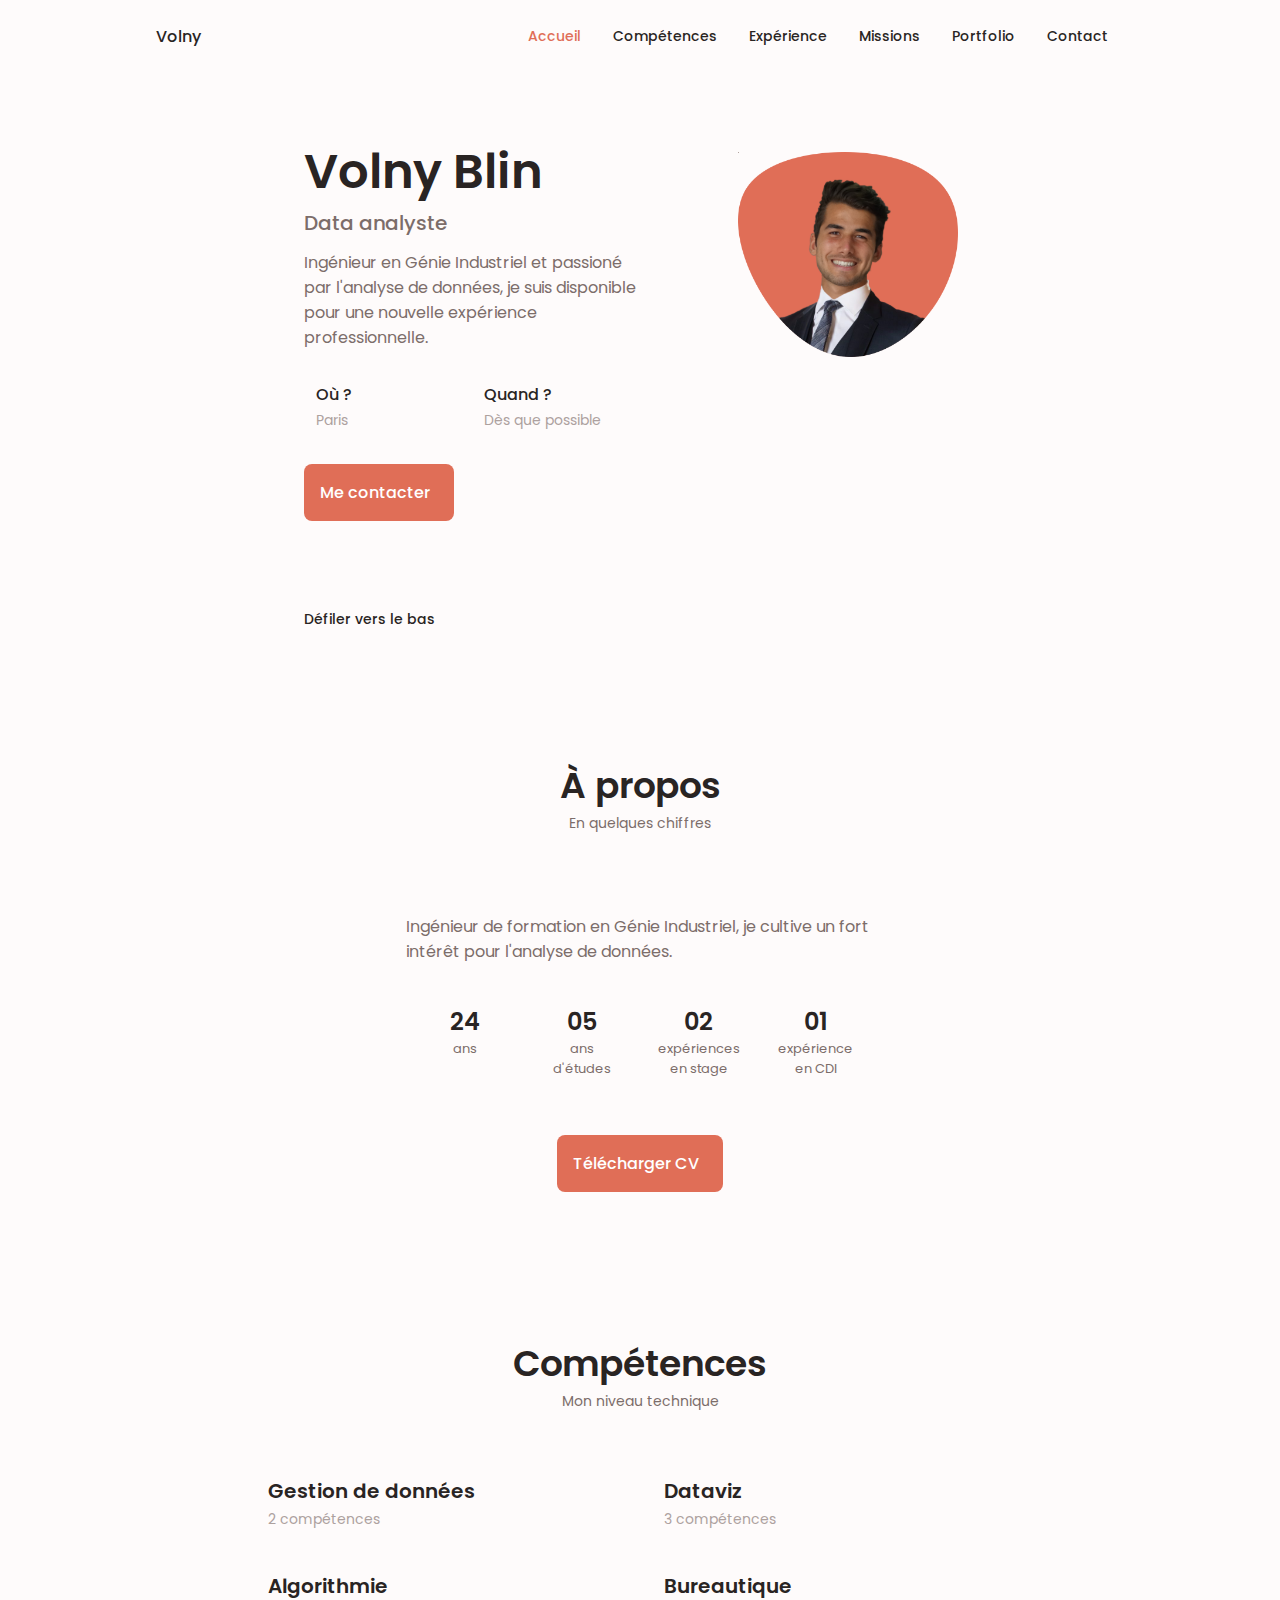
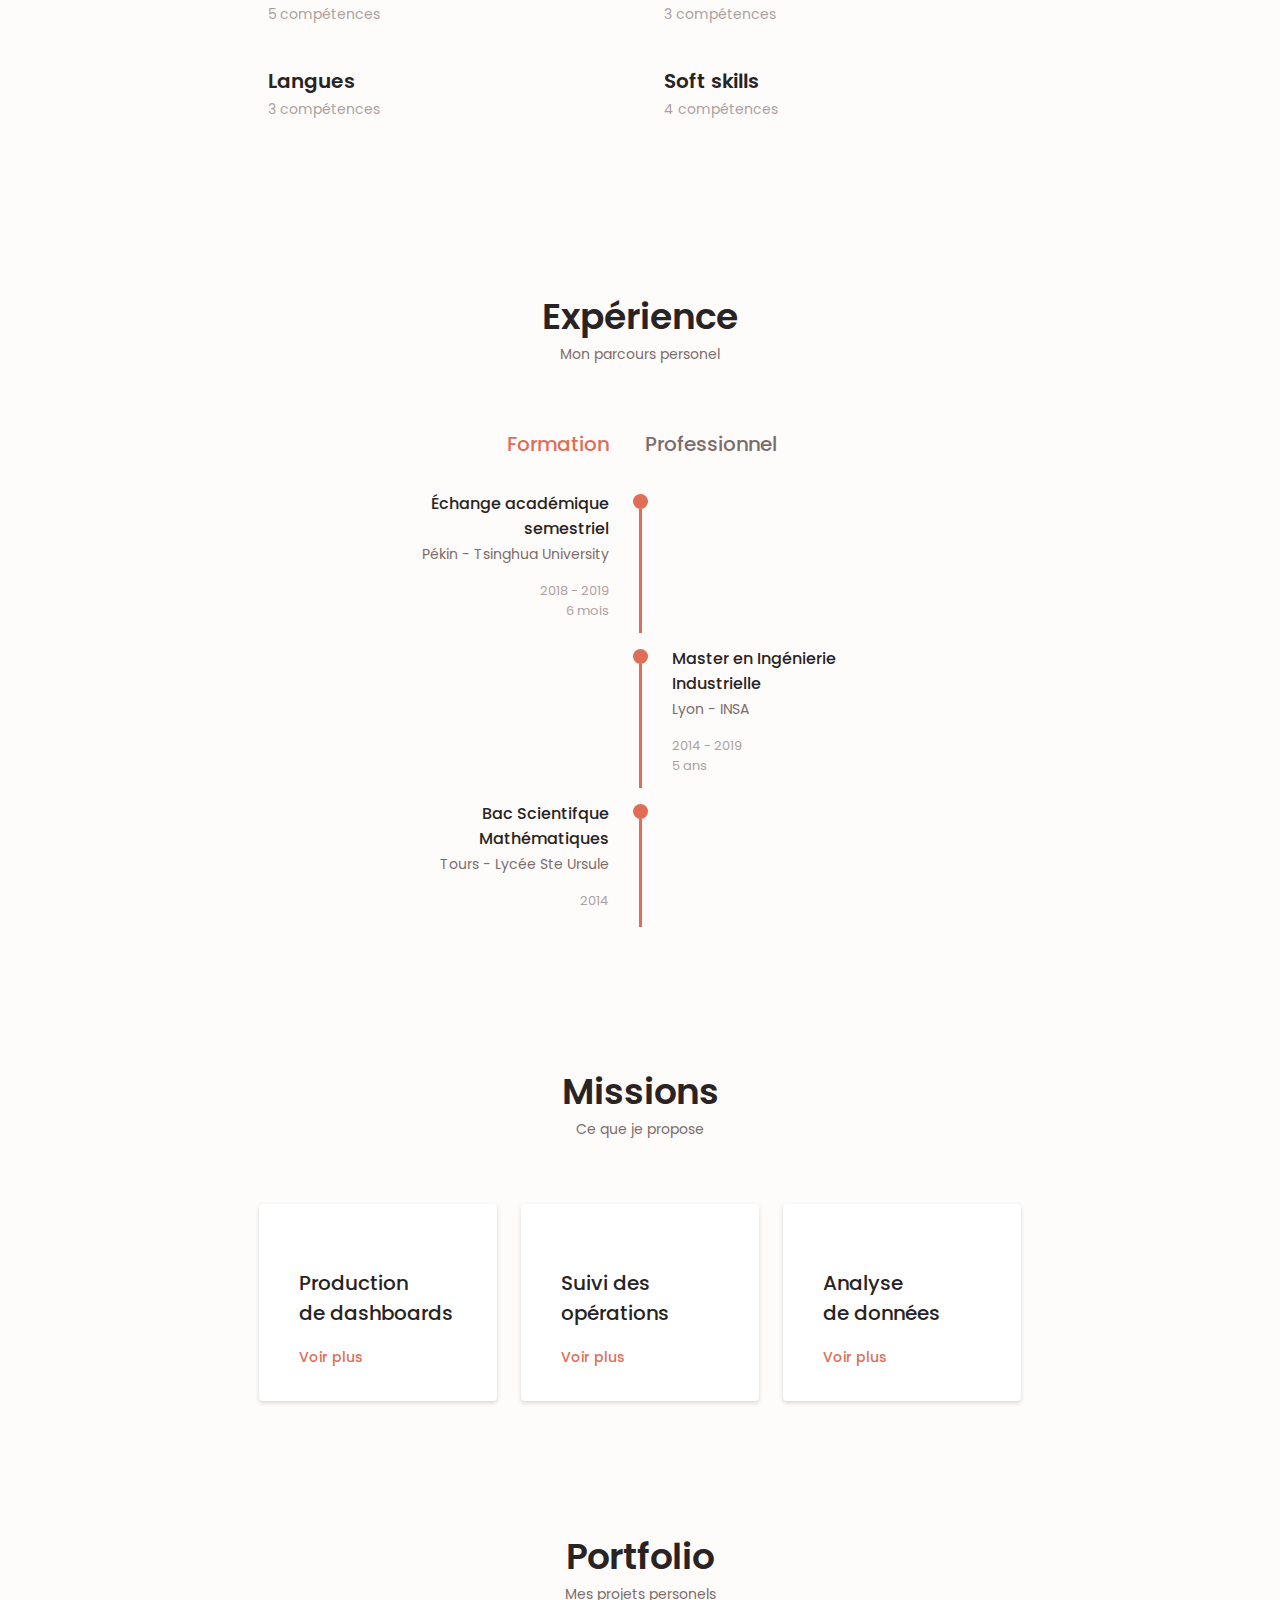
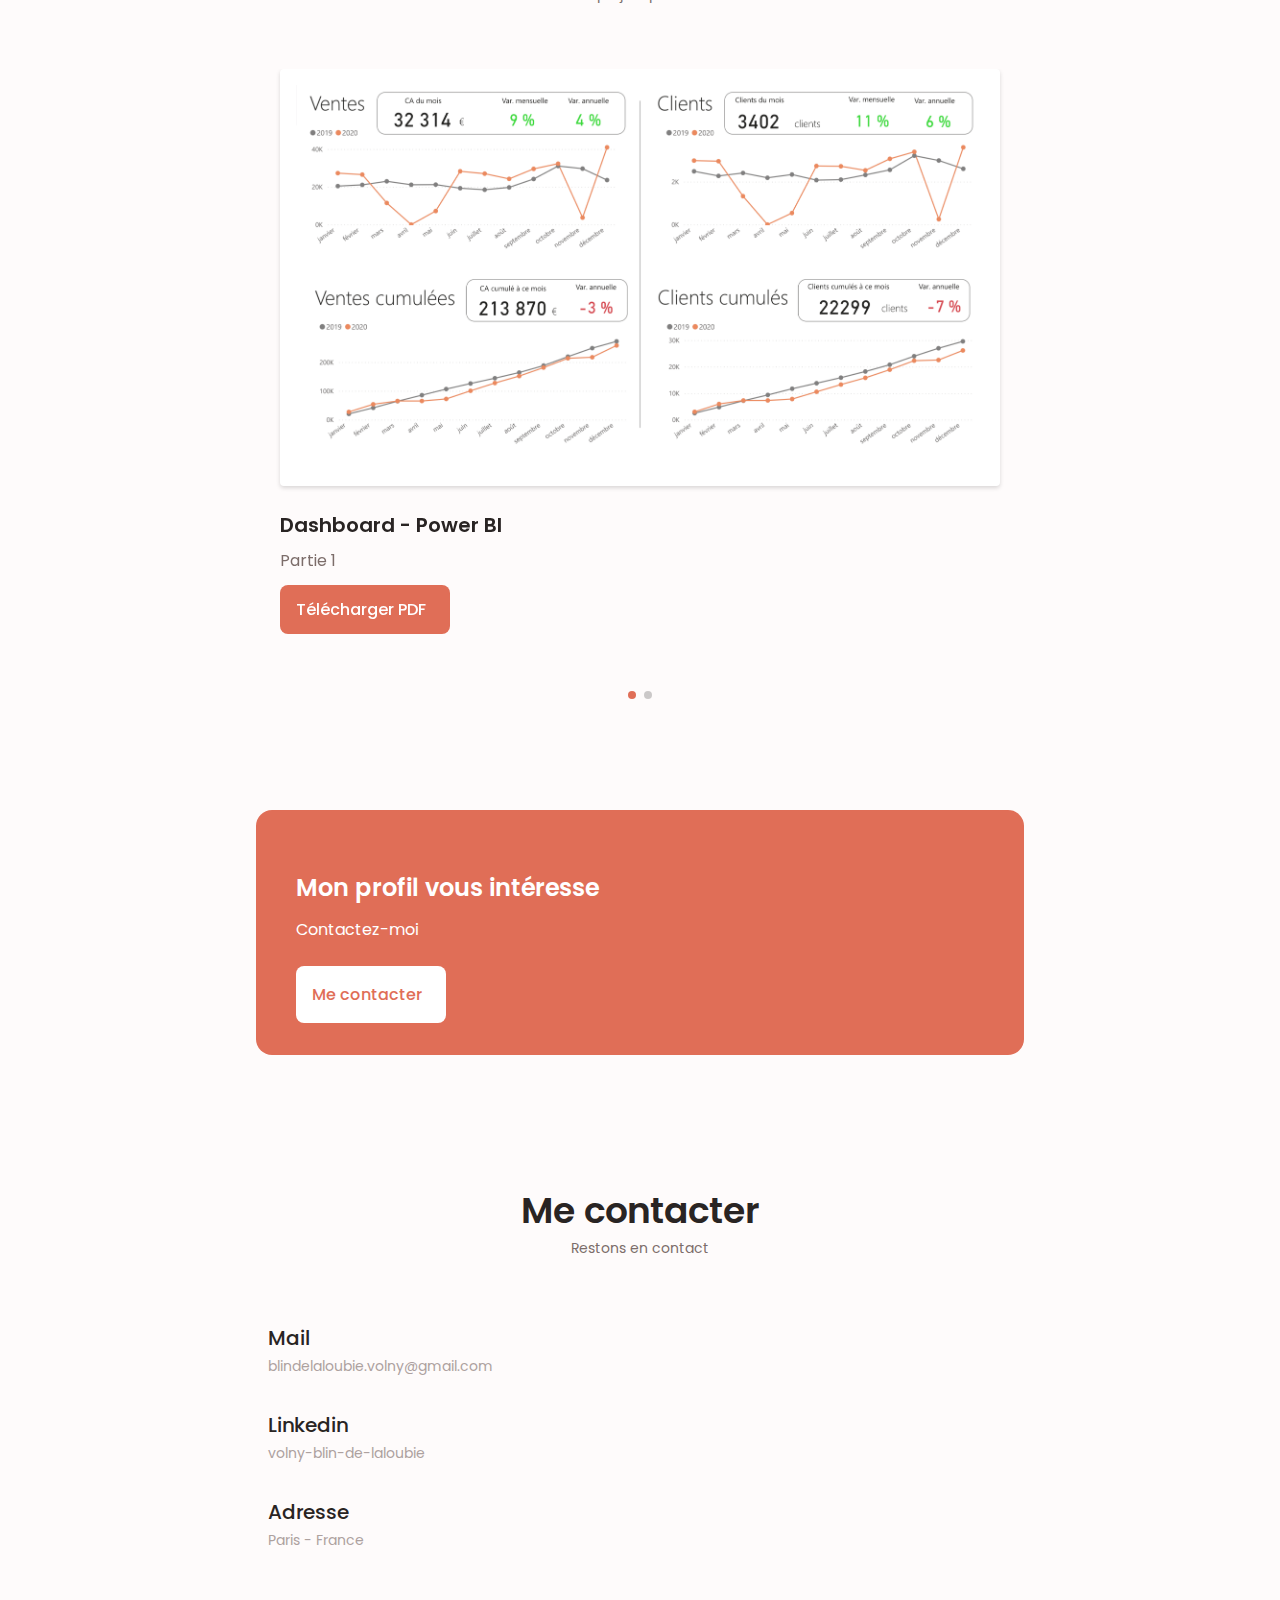
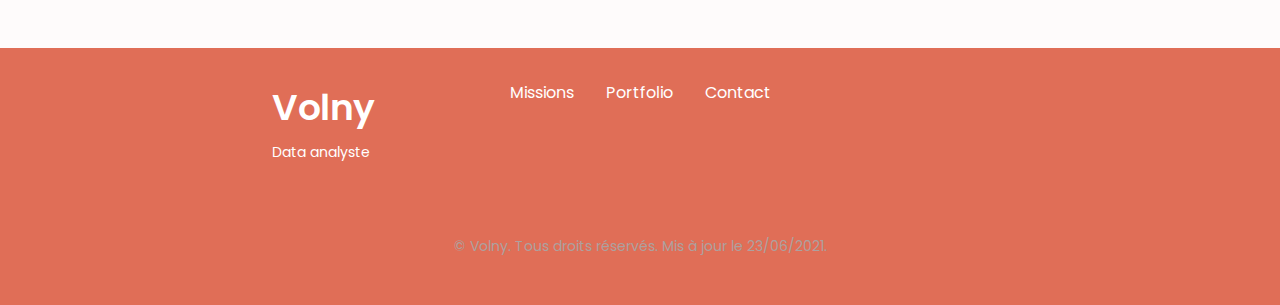
==== index.html @ 2622528b "Add files via upload" ====
<!DOCTYPE html>
    <html lang="en">
    <head>
        <!--==================== COMPATIBILITY ====================-->
        <meta charset="UTF-8">
        <meta name="viewport" content="width=device-width, initial-scale=1.0">
        <meta name="HandheldFriendly" content="true">
        <meta http-equiv="X-UA-Compatible" content="IE=edge,chrome=1">

        <!--==================== UNICONS ====================-->
        <link rel="stylesheet" href="https://unicons.iconscout.com/release/v4.0.0/css/line.css">

        <!--==================== SWIPER CSS ====================-->
        <link rel="stylesheet" href="assets/css/swiper-bundle.min.css">

        <!--==================== CSS ====================-->
        <link rel="stylesheet" href="assets/css/styles.css">

        <!--==================== SEO ====================-->
        <title>Portfolio Volny Blin de Laloubie</title>
        <meta name="description" content="Découvrez le CV et le Portfolio de Volny Blin de Laloubie."/>
        <link rel="canonical" href="https://volnyblin.github.io/portfolio/" />
        <link rel="shortcut icon" href="assets/img/logo.png" />
        <link rel="icon" href="assets/img/logo.png" />
        <link rel="apple-touch-icon" href="assets/img/logo.png" />

        <!-- Global site tag (gtag.js) - Google Analytics -->
        <script async src="https://www.googletagmanager.com/gtag/js?id=G-35003P7GJH"></script>
        <script>
          window.dataLayer = window.dataLayer || [];
          function gtag(){dataLayer.push(arguments);}
          gtag('js', new Date());

          gtag('config', 'G-35003P7GJH');
        </script>

    </head>
    <body>
        <!--==================== HEADER ====================-->
        <header class="header" id="header">
          <nav class="nav container">
            <a href="#" class="nav__logo">Volny</a>

            <div class="nav__menu" id="nav-menu">
              <ul class="nav__list grid">
                <li class="nav__item">
                  <a href="#home" class="nav__link active-link">
                    <i class="uil uil-estate nav__icon"></i> Accueil
                  </a>
                </li>
                <li class="nav__item">
                  <a href="#skills" class="nav__link">
                    <i class="uil uil-file-alt nav__icon"></i> Compétences
                  </a>
                </li>
                <li class="nav__item">
                  <a href="#experiences" class="nav__link">
                    <i class="uil uil-book-alt nav__icon"></i> Expérience
                  </a>
                </li>
                <li class="nav__item">
                  <a href="#services" class="nav__link">
                    <i class="uil uil-briefcase-alt nav__icon"></i> Missions
                  </a>
                </li>
                <li class="nav__item">
                  <a href="#portfolio" class="nav__link">
                    <i class="uil uil-scenery nav__icon"></i> Portfolio
                  </a>
                </li>
                <li class="nav__item">
                  <a href="#contact" class="nav__link">
                    <i class="uil uil-message nav__icon"></i> Contact
                  </a>
                </li>
              </ul>
              <i class="uil uil-times nav__close" id="nav-close"></i>
            </div>

            <div class="nav__btns">
              <!-- Theme change button -->
              <i class="uil uil-moon change-theme" id="theme-button"></i>

              <div class="nav__toggle" id="nav-toggle">
                <i class="uil uil-apps"></i>
              </div>
            </div>
          </nav>
        </header>

        <!--==================== MAIN ====================-->
        <main class="main">
            <!--==================== HOME ====================-->
            <section class="home section" id="home">
              <div class="home__container container grid">
                <div class="home__content grid">

                  <div class="home__social">
                    <a href="https://www.linkedin.com/in/volny-blin-de-laloubie/" target="_blank" class="home__social-icon">
                      <i class="uil uil-linkedin-alt"></i>
                    </a>
                    <a href="mailto:?to=blindelaloubie.volny@gmail.com" target="_blank" class="home__social-icon">
                      <i class="uil uil-envelope"></i>
                    </a>
                  </div>

                  <div class="home__img">
                    <img src="assets/img/profile.png" class="home__profile">
                  </div>

                  <div class="home__data">
                    <h1 class="home__title">Volny Blin</h1>
                    <h3 class="home__subtitle">Data analyste</h3>
                    <p class="home__description">Ingénieur en Génie Industriel et passioné par l'analyse de données,
                      je suis disponible pour une nouvelle expérience professionnelle.</p>

                    <div class="job__container">

                      <div class="job__information">
                        <i class="uil uil-map-marker job__icon"></i>
                        <div>
                          <h3 class="job__title">Où ?</h3>
                          <span class="job__subtitle">Paris</span>
                        </div>
                      </div>

                      <div class="job__information">
                        <i class="uil uil-clock job__icon"></i>
                        <div>
                          <h3 class="job__title">Quand ?</h3>
                          <span class="job__subtitle">Dès que possible</span>
                        </div>
                      </div>

                    </div>

                    <a href="#contact" class="button button--flex">
                      Me contacter <i class="uil uil-message button__icon"></i>
                    </a>
                  </div>
                </div>

                <div class="home__scroll">
                  <a href="#about" class="home__scroll-button button--flex">
                    <i class="uil uil-mouse-alt home__scroll-mouse"></i>
                    <span class="home__scroll-name">Défiler vers le bas</span>
                    <i class="uil uil-arrow-down home__scroll-arrow"></i>
                  </a>
                </div>

              </div>
            </section>

            <!--==================== ABOUT ====================-->
            <section class="about section" id="about">
                <h2 class="section__title">À propos</h2>
                <span class="section__subtitle">En quelques chiffres</span>

                <div class="about__container container grid">

                  <div class="about__data">
                    <p class="about__description">Ingénieur de formation en Génie Industriel, je cultive un fort intérêt pour l'analyse de données.</p>

                    <div class="about__info">
                      <div class="about__digit">
                        <span class="about__info-title">24</span>
                        <span class="about__info-name">ans</span>
                      </div>
                      <div class="about__digit">
                        <span class="about__info-title">05</span>
                        <span class="about__info-name">ans<br>d'études</span>
                      </div>
                      <div class="about__digit">
                        <span class="about__info-title">02</span>
                        <span class="about__info-name">expériences<br>en stage</span>
                      </div>
                      <div class="about__digit">
                        <span class="about__info-title">01</span>
                        <span class="about__info-name">expérience<br>en CDI</span>
                      </div>
                    </div>
                    <div class="about__buttons">
                      <a download ="" href="assets/pdf/Volny-CV.pdf" class="button button--flex" target="_blank">
                        Télécharger CV<i class="uil uil-download-alt button__icon"></i>
                      </a>
                    </div>
                  </div>
                </div>
            </section>

            <!--==================== SKILLS ====================-->
            <section class="skills section" id="skills">
              <h2 class="section__title">Compétences</h2>
              <span class="section__subtitle">Mon niveau technique</span>

              <div class="skills__container container grid">
                  <!--==================== SKILL 1 ====================-->
                  <div class="skills__content skills__close">
                    <div class="skills__header">
                      <i class="uil uil-database skills__icon"></i>

                      <div>
                        <h1 class="skills__title">Gestion de données</h1>
                        <span class="skills__subtitle">2 compétences</span>
                      </div>

                      <i class="uil uil-angle-down skills__arrow"></i>
                    </div>

                    <div class="skills__list grid">
                      <div class="skills__data">
                        <div class="skills__titles">
                          <h3 class="skills__name">Excel</h3>
                          <span class="skills__number">100%</span>
                        </div>
                        <div class="skills__bar">
                          <span class="skills__percentage skills__100"></span>
                        </div>
                      </div>

                      <div class="skills__data">
                        <div class="skills__titles">
                          <h3 class="skills__name">SQL</h3>
                          <span class="skills__number">70%</span>
                        </div>
                        <div class="skills__bar">
                          <span class="skills__percentage skills__70"></span>
                        </div>
                      </div>

                    </div>
                  </div>

                  <!--==================== SKILL 2 ====================-->
                  <div class="skills__content skills__close">
                    <div class="skills__header">
                      <i class="uil uil-chart-pie skills__icon"></i>

                      <div>
                        <h1 class="skills__title">Dataviz</h1>
                        <span class="skills__subtitle">3 compétences</span>
                      </div>

                      <i class="uil uil-angle-down skills__arrow"></i>
                    </div>

                    <div class="skills__list grid">
                      <div class="skills__data">
                        <div class="skills__titles">
                          <h3 class="skills__name">Power BI</h3>
                          <span class="skills__number">80%</span>
                        </div>
                        <div class="skills__bar">
                          <span class="skills__percentage skills__80"></span>
                        </div>
                      </div>

                      <div class="skills__data">
                        <div class="skills__titles">
                          <h3 class="skills__name">Tableau</h3>
                          <span class="skills__number">60%</span>
                        </div>
                        <div class="skills__bar">
                          <span class="skills__percentage skills__60"></span>
                        </div>
                      </div>

                      <div class="skills__data">
                        <div class="skills__titles">
                          <h3 class="skills__name">Metabase</h3>
                          <span class="skills__number">50%</span>
                        </div>
                        <div class="skills__bar">
                          <span class="skills__percentage skills__50"></span>
                        </div>
                      </div>

                    </div>
                  </div>

                  <!--==================== SKILL 3 ====================-->
                  <div class="skills__content skills__close">
                    <div class="skills__header">
                      <i class="uil uil-brackets-curly skills__icon"></i>

                      <div>
                        <h1 class="skills__title">Algorithmie</h1>
                        <span class="skills__subtitle">5 compétences</span>
                      </div>

                      <i class="uil uil-angle-down skills__arrow"></i>
                    </div>

                    <div class="skills__list grid">
                      <div class="skills__data">
                        <div class="skills__titles">
                          <h3 class="skills__name">VBA</h3>
                          <span class="skills__number">80%</span>
                        </div>
                        <div class="skills__bar">
                          <span class="skills__percentage skills__80"></span>
                        </div>
                      </div>

                      <div class="skills__data">
                        <div class="skills__titles">
                          <h3 class="skills__name">Java</h3>
                          <span class="skills__number">50%</span>
                        </div>
                        <div class="skills__bar">
                          <span class="skills__percentage skills__50"></span>
                        </div>
                      </div>

                      <div class="skills__data">
                        <div class="skills__titles">
                          <h3 class="skills__name">Python</h3>
                          <span class="skills__number">40%</span>
                        </div>
                        <div class="skills__bar">
                          <span class="skills__percentage skills__40"></span>
                        </div>
                      </div>

                      <div class="skills__data">
                        <div class="skills__titles">
                          <h3 class="skills__name">HTML</h3>
                          <span class="skills__number">70%</span>
                        </div>
                        <div class="skills__bar">
                          <span class="skills__percentage skills__70"></span>
                        </div>
                      </div>

                      <div class="skills__data">
                        <div class="skills__titles">
                          <h3 class="skills__name">CSS</h3>
                          <span class="skills__number">70%</span>
                        </div>
                        <div class="skills__bar">
                          <span class="skills__percentage skills__70"></span>
                        </div>
                      </div>
                    </div>
                  </div>

                  <!--==================== SKILL 4 ====================-->
                  <div class="skills__content skills__close">
                    <div class="skills__header">
                      <i class="uil uil-desktop skills__icon"></i>

                      <div>
                        <h1 class="skills__title">Bureautique</h1>
                        <span class="skills__subtitle">3 compétences</span>
                      </div>

                      <i class="uil uil-angle-down skills__arrow"></i>
                    </div>

                    <div class="skills__list grid">
                      <div class="skills__data">
                        <div class="skills__titles">
                          <h3 class="skills__name">Word</h3>
                          <span class="skills__number">100%</span>
                        </div>
                        <div class="skills__bar">
                          <span class="skills__percentage skills__100"></span>
                        </div>
                      </div>

                      <div class="skills__data">
                        <div class="skills__titles">
                          <h3 class="skills__name">Excel</h3>
                          <span class="skills__number">100%</span>
                        </div>
                        <div class="skills__bar">
                          <span class="skills__percentage skills__100"></span>
                        </div>
                      </div>

                      <div class="skills__data">
                        <div class="skills__titles">
                          <h3 class="skills__name">Power Point</h3>
                          <span class="skills__number">100%</span>
                        </div>
                        <div class="skills__bar">
                          <span class="skills__percentage skills__100"></span>
                        </div>
                      </div>
                    </div>
                  </div>

                  <!--==================== SKILL 5 ====================-->
                  <div class="skills__content skills__close">
                    <div class="skills__header">
                      <i class="uil uil-globe skills__icon"></i>

                      <div>
                        <h1 class="skills__title">Langues</h1>
                        <span class="skills__subtitle">3 compétences</span>
                      </div>

                      <i class="uil uil-angle-down skills__arrow"></i>
                    </div>

                    <div class="skills__list grid">
                      <div class="skills__data">
                        <div class="skills__titles">
                          <h3 class="skills__name">Français</h3>
                          <span class="skills__number">100%</span>
                        </div>
                        <div class="skills__bar">
                          <span class="skills__percentage skills__100"></span>
                        </div>
                      </div>

                      <div class="skills__data">
                        <div class="skills__titles">
                          <h3 class="skills__name">Anglais</h3>
                          <span class="skills__number">90%</span>
                        </div>
                        <div class="skills__bar">
                          <span class="skills__percentage skills__90"></span>
                        </div>
                      </div>

                      <div class="skills__data">
                        <div class="skills__titles">
                          <h3 class="skills__name">Espagnol</h3>
                          <span class="skills__number">50%</span>
                        </div>
                        <div class="skills__bar">
                          <span class="skills__percentage skills__50"></span>
                        </div>
                      </div>
                    </div>
                  </div>

                  <!--==================== SKILL 6 ====================-->
                  <div class="skills__content skills__close">
                    <div class="skills__header">
                      <i class="uil uil-users-alt skills__icon"></i>

                      <div>
                        <h1 class="skills__title">Soft skills</h1>
                        <span class="skills__subtitle">4 compétences</span>
                      </div>

                      <i class="uil uil-angle-down skills__arrow"></i>
                    </div>

                    <div class="skills__list grid">
                      <div class="skills__data">
                        <div class="skills__titles">
                          <h3 class="skills__name">Travail d’équipe</h3>
                          <span class="skills__number">100%</span>
                        </div>
                        <div class="skills__bar">
                          <span class="skills__percentage skills__100"></span>
                        </div>
                      </div>

                      <div class="skills__data">
                        <div class="skills__titles">
                          <h3 class="skills__name">Prise de décision</h3>
                          <span class="skills__number">90%</span>
                        </div>
                        <div class="skills__bar">
                          <span class="skills__percentage skills__90"></span>
                        </div>
                      </div>

                      <div class="skills__data">
                        <div class="skills__titles">
                          <h3 class="skills__name">Communication</h3>
                          <span class="skills__number">90%</span>
                        </div>
                        <div class="skills__bar">
                          <span class="skills__percentage skills__90"></span>
                        </div>
                      </div>
                      <div class="skills__data">
                        <div class="skills__titles">
                          <h3 class="skills__name">Adaptabilité</h3>
                          <span class="skills__number">100%</span>
                        </div>
                        <div class="skills__bar">
                          <span class="skills__percentage skills__100"></span>
                        </div>
                      </div>
                    </div>
                  </div>
              </div>
            </section>

            <!--==================== QUALIFICATION ====================-->
            <section class="qualification section" id="experiences">
              <h2 class="section__title">Expérience</h2>
              <span class="section__subtitle">Mon parcours personel</span>

              <div class="qualification__container container">
                <div class="qualification__tabs">
                  <div class="qualification__button button--flex qualification__active" data-target='#education'>
                    <i class="uil uil-graduation-cap qualification__icon"></i>
                    Formation
                  </div>

                  <div class="qualification__button button--flex" data-target='#work'>
                    <i class="uil uil-briefcase-alt qualification__icon"></i>
                    Professionnel
                  </div>
                </div>

                <div class="qualification__sections">
                  <!--==================== QUALIFICATION CONTENT 1 ====================-->
                  <div class="qualification__content qualification__active" data-content id="education">
                    <!--==================== QUALIFICATION 1 ====================-->
                    <div class="qualification__data">
                      <div class="qualification__odd">
                        <h3 class="qualification__title">Échange académique semestriel</h3>
                        <span class="qualification__subtitle">Pékin - Tsinghua University</span>
                        <div class="qualification__calendar">
                          <i class="uil uil-calendar-alt"></i>
                          2018 - 2019
                        </div>
                        <div class="qualification__calendar">
                          <i class="uil uil-stopwatch"></i>
                          6 mois
                        </div>
                          <button id="myBtn1" class="poparrow__button">
                            <i class="uil uil-search-plus button__icon"></i>
                          </button>
                      </div>

                      <div>
                        <span class="qualification__rounder"></span>
                        <span class="qualification__line"></span>
                      </div>

                      <div id="myModal1" class="popup">
                       <div class="modal-content">
                         <span id="close1" class="close">
                           <i class="uil uil-times"></i>
                         </span>
                         <h4 class="services__modal-title">Échange<br>académique semestriel</h4>
                         <ul class="services__modal-services grid">
                           <li class="services__modal-service">
                             <i class="uil uil-award services__modal-icon"></i>
                             <p>GPA : 3.5/4</p>
                           </li>
                           <li class="services__modal-service">
                             <i class="uil uil-check-circle services__modal-icon"></i>
                             <p>Prise de décision</p>
                           </li>
                           <li class="services__modal-service">
                             <i class="uil uil-check-circle services__modal-icon"></i>
                             <p>Développement de produit</p>
                           </li>
                           <li class="services__modal-service">
                             <i class="uil uil-check-circle services__modal-icon"></i>
                             <p>Logistique</p>
                           </li>
                           <li class="services__modal-service">
                             <i class="uil uil-check-circle services__modal-icon"></i>
                             <p>Ergonomie</p>
                           </li>
                           <li class="services__modal-service">
                             <i class="uil uil-check-circle services__modal-icon"></i>
                             <p>Qualité</p>
                           </li>
                         </ul>
                       </div>
                      </div>

                    </div>
                    <!--==================== QUALIFICATION 2 ====================-->
                    <div class="qualification__data">
                      <div></div>

                      <div>
                        <span class="qualification__rounder"></span>
                        <span class="qualification__line"></span>
                      </div>

                      <div class="qualification__pair">
                        <h3 class="qualification__title">Master en Ingénierie Industrielle</h3>
                        <span class="qualification__subtitle">Lyon - INSA</span>
                        <div class="qualification__calendar">
                          <i class="uil uil-calendar-alt"></i>
                          2014 - 2019
                        </div>
                        <div class="qualification__calendar">
                          <i class="uil uil-stopwatch"></i>
                          5 ans
                        </div>
                        <button id="myBtn2" class="poparrow__button">
                          <i class="uil uil-search-plus button__icon"></i>
                        </button>
                      </div>


                      <div id="myModal2" class="popup">
                       <div class="modal-content">
                         <span id="close2" class="close">
                           <i class="uil uil-times"></i>
                         </span>
                         <h4 class="services__modal-title">Master en<br>Ingénierie Industrielle</h4>
                         <ul class="services__modal-services grid">
                           <li class="services__modal-service">
                             <i class="uil uil-award services__modal-icon"></i>
                             <p>Diplôme avec félicitations du jury</p>
                           </li>
                           <li class="services__modal-service">
                             <i class="uil uil-check-circle services__modal-icon"></i>
                             <p>Analyse de données</p>
                           </li>
                           <li class="services__modal-service">
                             <i class="uil uil-check-circle services__modal-icon"></i>
                             <p>Algorithmie & Programmation</p>
                           </li>
                           <li class="services__modal-service">
                             <i class="uil uil-check-circle services__modal-icon"></i>
                             <p>Supply Chain</p>
                           </li>
                           <li class="services__modal-service">
                             <i class="uil uil-check-circle services__modal-icon"></i>
                             <p>Recherche Opérationnelle</p>
                           </li>
                           <li class="services__modal-service">
                             <i class="uil uil-check-circle services__modal-icon"></i>
                             <p>Gestion de Production</p>
                           </li>
                         </ul>
                       </div>
                      </div>

                    </div>
                    <!--==================== QUALIFICATION 3 ====================-->
                    <div class="qualification__data">
                      <div class="qualification__odd">
                        <h3 class="qualification__title">Bac Scientifque Mathématiques</h3>
                        <span class="qualification__subtitle">Tours - Lycée Ste Ursule</span>
                        <div class="qualification__calendar">
                          <i class="uil uil-calendar-alt"></i>
                          2014
                        </div>
                        <button id="myBtn3" class="poparrow__button">
                          <i class="uil uil-search-plus button__icon"></i>
                        </button>
                      </div>

                      <div>
                        <span class="qualification__rounder"></span>
                        <span class="qualification__line"></span>
                      </div>


                      <div id="myModal3" class="popup">
                       <div class="modal-content">
                         <span id="close3" class="close">
                           <i class="uil uil-times"></i>
                         </span>
                         <h4 class="services__modal-title">Bac Scientifque<br>Mathématiques</h4>
                         <ul class="services__modal-services grid">
                           <li class="services__modal-service">
                             <i class="uil uil-award services__modal-icon"></i>
                             <p>Diplôme avec Mention Très Bien</p>
                           </li>
                           <li class="services__modal-service">
                             <i class="uil uil-check-circle services__modal-icon"></i>
                             <p>Section européenne</p>
                           </li>
                         </ul>
                       </div>
                      </div>
                    </div>
                  </div>

                  <!--==================== QUALIFICATION CONTENT 2 ====================-->
                  <div class="qualification__content" data-content id="work">
                    <!--==================== QUALIFICATION 1 ====================-->
                    <div class="qualification__data">
                      <div class="qualification__odd">
                        <h3 class="qualification__title">Consultant Architecture SI & Data</h3>
                        <span class="qualification__subtitle">Wavestone - Paris</span>
                        <div class="qualification__calendar">
                          <i class="uil uil-calendar-alt"></i>
                          Févr 2021 - Avril 2021
                        </div>
                        <div class="qualification__calendar">
                          <i class="uil uil-stopwatch"></i>
                          3 mois
                        </div>
                        <button id="myBtn4" class="poparrow__button">
                          <i class="uil uil-search-plus button__icon"></i>
                        </button>
                      </div>

                      <div>
                        <span class="qualification__rounder"></span>
                        <span class="qualification__line"></span>
                      </div>

                      <div id="myModal4" class="popup">
                       <div class="modal-content">
                         <span id="close4" class="close">
                           <i class="uil uil-times"></i>
                         </span>
                         <h4 class="services__modal-title">Consultant<br>Architecture SI & Data</h4>
                         <ul class="services__modal-services grid">
                           <li class="services__modal-service">
                             <i class="uil uil-check-circle services__modal-icon"></i>
                             <p>Étude d'une solution de facturation (Logistique)</p>
                           </li>
                           <li class="services__modal-service">
                             <i class="uil uil-check-circle services__modal-icon"></i>
                             <p>Audit d'une solution SaaS IA de pricing (Logistique)</p>
                           </li>
                           <li class="services__modal-service">
                             <i class="uil uil-check-circle services__modal-icon"></i>
                             <p>Analyse de risques d'un projet de carve-out (Industrie pharmaceutique)</p>
                           </li>
                         </ul>
                       </div>
                      </div>
                    </div>

                    <!--==================== QUALIFICATION 2 ====================-->
                    <div class="qualification__data">
                      <div></div>

                      <div>
                        <span class="qualification__rounder"></span>
                        <span class="qualification__line"></span>
                      </div>

                      <div class="qualification__pair">
                        <h3 class="qualification__title">Assistant Analyste Supply Chain</h3>
                        <span class="qualification__subtitle">Berluti - Paris</span>
                        <div class="qualification__calendar">
                          <i class="uil uil-calendar-alt"></i>
                          Févr 2019 - Juill 2019
                        </div>
                        <div class="qualification__calendar">
                          <i class="uil uil-stopwatch"></i>
                          6 mois
                        </div>
                        <button id="myBtn5" class="poparrow__button">
                          <i class="uil uil-search-plus button__icon"></i>
                        </button>
                      </div>

                      <div id="myModal5" class="popup">
                       <div class="modal-content">
                         <span id="close5" class="close">
                           <i class="uil uil-times"></i>
                         </span>
                         <h4 class="services__modal-title">Assistant Analyste<br>Supply Chain</h4>
                         <ul class="services__modal-services grid">
                           <li class="services__modal-service">
                             <i class="uil uil-check-circle services__modal-icon"></i>
                             <p>Cadrage des besoins et refonte des tableaux de bord Supply Chain</p>
                           </li>
                           <li class="services__modal-service">
                             <i class="uil uil-check-circle services__modal-icon"></i>
                             <p>Développement et automatisation des KPI sous Power BI</p>
                           </li>
                           <li class="services__modal-service">
                             <i class="uil uil-check-circle services__modal-icon"></i>
                             <p>Développement d'un modèle statistique de calcul de stock objectif magasin</p>
                           </li>
                         </ul>
                       </div>
                      </div>
                    </div>

                    <!--==================== QUALIFICATION 3 ====================-->
                    <div class="qualification__data">
                      <div class="qualification__odd">
                        <h3 class="qualification__title">Assistant Analyste Lean</h3>
                        <span class="qualification__subtitle">Pau - Safran Helicopter Engines</span>
                        <div class="qualification__calendar">
                          <i class="uil uil-calendar-alt"></i>
                          Mai 2018 - Août 2018
                        </div>
                        <div class="qualification__calendar">
                          <i class="uil uil-stopwatch"></i>
                          4 mois
                        </div>
                        <button id="myBtn6" class="poparrow__button">
                          <i class="uil uil-search-plus button__icon"></i>
                        </button>
                      </div>

                      <div>
                        <span class="qualification__rounder"></span>
                        <span class="qualification__line"></span>
                      </div>

                      <div id="myModal6" class="popup">
                       <div class="modal-content">
                         <span id="close6" class="close">
                           <i class="uil uil-times"></i>
                         </span>
                         <h4 class="services__modal-title">Assistant<br>Analyste Lean</h4>
                         <ul class="services__modal-services grid">
                           <li class="services__modal-service">
                             <i class="uil uil-check-circle services__modal-icon"></i>
                             <p>Élaboration d'un diagnostic des performances d'un îlot robotisé</p>
                           </li>
                           <li class="services__modal-service">
                             <i class="uil uil-check-circle services__modal-icon"></i>
                             <p>Consolidation des données</p>
                           </li>
                           <li class="services__modal-service">
                             <i class="uil uil-check-circle services__modal-icon"></i>
                             <p>Pilotage du plan d'action - Rôle d'interfaceur entre les parties prenantes</p>
                           </li>
                           <li class="services__modal-service">
                             <i class="uil uil-check-circle services__modal-icon"></i>
                             <p>Analyse de nouvelles opportunités - Optimisation des programmes robots</p>
                           </li>
                         </ul>
                       </div>
                      </div>


                    </div>

                  </div>
                </div>



              </div>
            </section>

            <!--==================== SERVICES ====================-->
            <section class="services section" id="services">
              <h2 class="section__title">Missions</h2>
              <span class="section__subtitle">Ce que je propose</span>

              <div class="services__container container grid">
                <!--==================== SERVICES 1 ====================-->
                <div class="services__content">
                  <div>
                    <i class="uil uil-panel-add services__icon"></i>
                    <h3 class="services__title">Production<br>de dashboards</h3>
                  </div>

                  <span class="button button--flex button--small button--link services__button">
                    Voir plus
                    <i class="uil uil-arrow-right button__icon"></i>
                  </span>

                  <div class="services__modal">
                    <div class="services__modal-content">
                      <h4 class="services__modal-title">Production<br>de dashboards</h4>
                      <i class="uil uil-times services__modal-close"></i>

                      <ul class="services__modal-services grid">
                        <li class="services__modal-service">
                          <i class="uil uil-check-circle services__modal-icon"></i>
                          <p>Recueil des besoins</p>
                        </li>
                        <li class="services__modal-service">
                          <i class="uil uil-check-circle services__modal-icon"></i>
                          <p>Identification des KPI</p>
                        </li>
                        <li class="services__modal-service">
                          <i class="uil uil-check-circle services__modal-icon"></i>
                          <p>Automatisation des processus</p>
                        </li>
                        <li class="services__modal-service">
                          <i class="uil uil-check-circle services__modal-icon"></i>
                          <p>Développement des interfaces</p>
                        </li>
                        <li class="services__modal-service">
                          <i class="uil uil-check-circle services__modal-icon"></i>
                          <p>Optimisation des dashboards</p>
                        </li>
                      </ul>
                    </div>
                  </div>
                </div>
                <!--==================== SERVICES 2 ====================-->
                <div class="services__content">
                  <div>
                    <i class="uil uil-dashboard services__icon"></i>
                    <h3 class="services__title">Suivi des<br>opérations</h3>
                  </div>

                  <span class="button button--flex button--small button--link services__button">
                    Voir plus
                    <i class="uil uil-arrow-right button__icon"></i>
                  </span>

                  <div class="services__modal">
                    <div class="services__modal-content">
                      <h4 class="services__modal-title">Suivi des<br>opérations</h4>
                      <i class="uil uil-times services__modal-close"></i>

                      <ul class="services__modal-services grid">
                        <li class="services__modal-service">
                          <i class="uil uil-check-circle services__modal-icon"></i>
                          <p>Continuité opérationnelle</p>
                        </li>
                        <li class="services__modal-service">
                          <i class="uil uil-check-circle services__modal-icon"></i>
                          <p>Suivi de l'activité</p>
                        </li>
                        <li class="services__modal-service">
                          <i class="uil uil-check-circle services__modal-icon"></i>
                          <p>Monitoring de performance</p>
                        </li>
                        <li class="services__modal-service">
                          <i class="uil uil-check-circle services__modal-icon"></i>
                          <p>Optimisation des outils</p>
                        </li>
                      </ul>
                    </div>
                  </div>
                </div>
                <!--==================== SERVICES 3 ====================-->
                <div class="services__content">
                  <div>
                    <i class="uil uil-chart-line services__icon"></i>
                    <h3 class="services__title">Analyse<br>de données</h3>
                  </div>

                  <span class="button button--flex button--small button--link services__button">
                    Voir plus
                    <i class="uil uil-arrow-right button__icon"></i>
                  </span>

                  <div class="services__modal">
                    <div class="services__modal-content">
                      <h4 class="services__modal-title">Analyse<br>de données</h4>
                      <i class="uil uil-times services__modal-close"></i>

                      <ul class="services__modal-services grid">
                        <li class="services__modal-service">
                          <i class="uil uil-check-circle services__modal-icon"></i>
                          <p>Définition de KPI</p>
                        </li>
                        <li class="services__modal-service">
                          <i class="uil uil-check-circle services__modal-icon"></i>
                          <p>Étude statistique</p>
                        </li>
                        <li class="services__modal-service">
                          <i class="uil uil-check-circle services__modal-icon"></i>
                          <p>Identification de tendances et comportements</p>
                        </li>
                      </ul>
                    </div>
                  </div>
                </div>
              </div>
            </section>

            <!--==================== PORTFOLIO ====================-->
            <section class="portfolio section" id="portfolio">
              <h2 class="section__title">Portfolio</h2>
              <span class="section__subtitle">Mes projets personels</span>

              <div class="portfolio__container container swiper-container">
                <div class="swiper-wrapper">
                  <!--==================== PORTFOLIO 1 ====================-->
                  <div class="portfolio__content grid swiper-slide">
                    <img src="assets/img/portfolio1.png" alt="" class="portfolio__img port-light">
                    <img src="assets/img/portfolio1-dark.png" alt="" class="portfolio__img port-dark">

                    <div class="portfolio__data">
                      <h3 class="portfolio__title">Dashboard - Power BI</h3>
                      <p class="portfolio__description">Partie 1</p>
                      <a download="" href="assets/pdf/Dashboard-Power-BI.pdf" class="button button--flex button--small portfolio__button" target="_blank">
                        Télécharger PDF
                        <i class="uil uil-download-alt button__icon"></i>
                      </a>
                    </div>
                  </div>

                  <!--==================== PORTFOLIO 2 ====================-->
                  <div class="portfolio__content grid swiper-slide">
                    <img src="assets/img/portfolio2.png" alt="" class="portfolio__img port-light">
                    <img src="assets/img/portfolio2-dark.png" alt="" class="portfolio__img port-dark">

                    <div class="portfolio__data">
                      <h3 class="portfolio__title">Dashboard - Power BI</h3>
                      <p class="portfolio__description">Partie 2</p>
                      <a download="" href="assets/pdf/Dashboard-Power-BI.pdf" class="button button--flex button--small portfolio__button" target="_blank">
                        Télécharger PDF
                        <i class="uil uil-download-alt button__icon"></i>
                      </a>
                    </div>
                  </div>

                </div>

                <!--Add arrows-->
                <div class="swiper-button-next">
                  <i class="uil uil-angle-right-b swiper-portfolio-icon"></i>
                </div>
                <div class="swiper-button-prev">
                  <i class="uil uil-angle-left-b swiper-portfolio-icon"></i>
                </div>

                <!--Add pagination-->
                <div class="swiper-pagination"></div>

              </div>
            </section>

            <!--==================== PROJECT IN MIND ====================-->
            <section class="project section">
              <div class="project__bg">
                <div class="project__container container grid">
                  <div class="project__data">
                    <h2 class="project__title">Mon profil vous intéresse</h2>
                    <p class="project__description">Contactez-moi</p>
                    <a href="#contact" class="button button--flex button--white">
                      Me contacter
                      <i class="uil uil-message project__icon button__icon"></i>
                    </a>
                  </div>
                </div>
              </div>
            </section>

            <!--==================== CONTACT ME ====================-->
            <section class="contact section" id="contact">
              <h2 class="section__title">Me contacter</h2>
              <span class="section__subtitle">Restons en contact</span>

              <div class="contact__container container grid">
                <div>
                  <div class="contact__information">
                    <a href="mailto:?to=blindelaloubie.volny@gmail.com" target="_blank">
                      <i class="uil uil-envelope-check contact__icon"></i>
                    </a>
                    <div>
                      <h3 class="contact__title">Mail</h3>
                      <span class="contact__subtitle">blindelaloubie.volny@gmail.com</span>
                    </div>
                  </div>

                  <div class="contact__information">
                    <a href="https://www.linkedin.com/in/volny-blin-de-laloubie/" target="_blank">
                      <i class="uil uil-linkedin contact__icon"></i>
                    </a>
                    <div>
                      <h3 class="contact__title" href="dzd">Linkedin</h3>
                      <span class="contact__subtitle">volny-blin-de-laloubie</span>
                    </div>
                  </div>

                  <div class="contact__information">
                    <a href="https://www.google.fr/maps/place/Paris/" target="_blank">
                      <i class="uil uil-map-marker contact__icon"></i>
                    </a>
                    <div>
                      <h3 class="contact__title">Adresse</h3>
                      <span class="contact__subtitle">Paris - France</span>
                    </div>
                  </div>

                </div>

              </div>

            </section>
        </main>

        <!--==================== FOOTER ====================-->
        <footer class="footer">
          <div class="footer__bg">
            <div class="footer__container container grid">
              <div>
                <h1 class="footer__title">Volny</h1>
                <span class="footer__subtitle">Data analyste</span>
              </div>

              <ul class="footer__links">
                <li>
                  <a href="#services" class="footer__link">Missions</a>
                </li>
                <li>
                  <a href="#portfolio" class="footer__link">Portfolio</a>
                </li>
                <li>
                  <a href="#contact" class="footer__link">Contact</a>
                </li>
              </ul>

              <div class="footer__socials">
                <a href="https://www.linkedin.com/in/volny-blin-de-laloubie/" class="footer__social" target="_blank">
                  <i class="uil uil-linkedin"></i>
                </a>
                <a href="mailto:?to=blindelaloubie.volny@gmail.com" class="footer__social" target="_blank">
                  <i class="uil uil-envelope"></i>
                </a>
              </div>
            </div>

            <p class="footer__copy">&#169; Volny. Tous droits réservés. Mis à jour le 23/06/2021.</p>

          </div>

        </footer>

        <!--==================== SCROLL TOP ====================-->
        <a href="#" class="scrollup" id="scroll-up">
          <i class="uil uil-arrow-up scrollup__icon"></i>
        </a>

        <!--==================== SWIPER JS ====================-->
        <script src="assets/js/swiper-bundle.min.js"></script>

        <!--==================== MAIN JS ====================-->
        <script src="assets/js/main.js"></script>
    </body>
</html>
---- assets/css/styles.css ----
/*==================== GOOGLE FONTS ====================*/
@import url('https://fonts.googleapis.com/css2?family=Poppins:wght@400;500;600&display=swap');

/*==================== VARIABLES CSS ====================*/
:root {
    --header-height: 3rem;

    /*========== Colors ==========*/
    /* Change favorite color */
    --hue-color: 10; /*Purple 250 - Green 142 - Blue 230 - Pink 340*/

    /* HSL color mode */
    --first-color: hsl(var(--hue-color), 69%, 61%);
    --first-color-second: hsl(var(--hue-color), 69%, 61%);
    --first-color-alt: hsl(var(--hue-color), 57%, 53%);
    --first-color-lighter: hsl(var(--hue-color), 92%, 85%);
    --title-color: hsl(var(--hue-color), 8%, 15%);
    --text-color: hsl(var(--hue-color), 8%, 45%);
    --text-color-light: hsl(var(--hue-color), 8%, 65%);
    --input-color: hsl(var(--hue-color), 70%, 96%);
    --body-color: hsl(var(--hue-color), 60%, 99%);
    --container-color: #FFF;
    --scroll-bar-color: hsl(var(--hue-color), 12%, 90%);
    --scroll-thumb-color: hsl(var(--hue-color), 12%, 80%);

    /*========== Font and typography ==========*/
    --body-font: 'Poppins', sans-serif;

    /* .5rem = 8px, 1rem = 16px, 1.5rem = 24px ... */
    --big-font-size: 2rem;
    --h1-font-size: 1.5rem;
    --h2-font-size: 1.25rem;
    --h3-font-size: 1.125rem;
    --normal-font-size: .938rem;
    --small-font-size: .813rem;
    --smaller-font-size: .75rem;

    /*========== Font weight ==========*/
    --font-medium: 500;
    --font-semi-bold: 600;

    /*========== Margenes Bottom ==========*/
    /* .25rem = 4px, .5rem = 8px, .75rem = 12px ... */
    --mb-0-25: .25rem;
    --mb-0-5: .5rem;
    --mb-0-75: .75rem;
    --mb-1: 1rem;
    --mb-1-5: 1.5rem;
    --mb-2: 2rem;
    --mb-2-5: 2.5rem;
    --mb-3: 3rem;

    /*========== z index ==========*/
    --z-tooltip: 10;
    --z-fixed: 100;
    --z-modal: 1000;
}

/* Font size for large devices */
@media screen and (min-width: 968px) {
    :root {
        --big-font-size: 3rem;
        --h1-font-size: 2.25rem;
        --h2-font-size: 1.5rem;
        --h3-font-size: 1.25rem;
        --normal-font-size: 1rem;
        --small-font-size: .875rem;
        --smaller-font-size: .813rem;
    }
}

/*========== Variables Dark theme ==========*/
body.dark-theme{
  /* HSL color mode */
  --first-color-second: hsl(var(--hue-color), 30%, 8%);
  --title-color: hsl(var(--hue-color), 8%, 95%);
  --text-color: hsl(var(--hue-color), 8%, 75%);
  --input-color: hsl(var(--hue-color), 29%, 16%);
  --body-color: hsl(var(--hue-color), 28%, 12%);
  --container-color: hsl(var(--hue-color), 29%, 16%);
  --scroll-bar-color: hsl(var(--hue-color), 12%, 48%);
  --scroll-thumb-color: hsl(var(--hue-color), 12%, 36%);
}

/*========== Button Dark/Light ==========*/
.nav__btns{
  display: flex;
  align-items: center;
}

.change-theme{
  font-size: 1.25rem;
  color: var(--title-color);
  margin-right: var(--mb-1);
  cursor: pointer;
}

.change-theme:hover{
  color: var(--first-color);
}

/*==================== BASE ====================*/
*{
  box-sizing: border-box;
  padding: 0;
  margin: 0;
}

html{
  scroll-behavior: smooth;
}

body{
  margin: 0 0 var(--header-height) 0;
  font-family: var(--body-font);
  font-size: var(--normal-font-size);
  background-color: var(--body-color);
  color: var(--text-color);
}

h1,h2,h3,h4{
  color: var(--title-color);
  font-weight: var(--font-semi-bold);
}

ul{
  list-style: none;
}

a{
  text-decoration: none;
}

img{
  max-width: 100%;
  height: auto;
}

/*==================== REUSABLE CSS CLASSES ====================*/
.section{
  padding: 2rem 0 4rem;
}

.section__title{
  font-size: var(--h1-font-size);
}

.section__subtitle{
  display: block;
  font-size: var(--small-font-size);
  margin-bottom: var(--mb-3);
}

.section__title,
.section__subtitle{
  text-align: center;
}

/*==================== LAYOUT ====================*/
.container{
  max-width: 768px;
  margin-left: var(--mb-1-5);
  margin-right: var(--mb-1-5);
}

.grid{
  display: grid;
  gap: 1.5rem;
}

.header{
  width: 100%;
  position: fixed;
  bottom: 0;
  left: 0;
  z-index: var(--z-fixed);
  background-color: var(--body-color);
}

/*==================== NAV ====================*/
.nav{
  max-width: 968px;
  height: var(--header-height);
  display: flex;
  justify-content: space-between;
  align-items: center;
}

.nav__logo,
.nav__toggle{
  color: var(--title-color);
  font-weight: var(--font-medium);
}

.nav__logo:hover{
  color: var(--first-color);
}

.nav__toggle{
  font-size: 1.1rem;
  cursor: pointer;
}

.nav__toggle:hover{
  color: var(--first-color);
}

@media screen and (max-width: 767px){
  .nav__menu{
    position: fixed;
    bottom: -100%;
    left: 0;
    width: 100%;
    background-color: var(--body-color);
    padding: 2rem 1.5rem 4rem;
    box-shadow: 0 -1px 4px rgba(0,0,0,.15);
    border-radius: 1.5rem 1.5rem 0 0;
    transition: .3s;
  }
}

.nav__list{
  grid-template-columns: repeat(3, 1fr);
  gap: 2rem;
}

.nav__link{
  display: flex;
  flex-direction: column;
  align-items: center;
  font-size: var(--small-font-size);
  color: var(--title-color);
  font-weight: var(--font-medium);
}

.nav__link:hover{
  color: var(--first-color);
}

.nav__icon{
  font-size: 1.2rem;
}

.nav__close{
  position: absolute;
  right: 1.3rem;
  bottom: .5rem;
  font-size: 1.5rem;
  cursor: pointer;
  color: var(--first-color);
}

.nav__close:hover{
  color: var(--first-color-alt);
}
/* show menu */
.show-menu{
  bottom: 0;
}

/* Active link */
.active-link{
  color: var(--first-color);
}

/* Change background header */
.scroll-header{
  box-shadow: 0 -1px 4px rgba(0, 0, 0, .15);
}

/*==================== HOME ====================*/
.home__container{
  gap: 1rem;
}

.home__content{
  grid-template-columns: .5fr 3fr;
  padding-top: 1.5rem;
  align-items: center;
}

.home__social{
  display: grid;
  grid-template-columns: max-content;
  row-gap: 1rem;
}

.home__social-icon{
  font-size: 1.25rem;
  color: var(--first-color);
}

.home__social-icon:hover{
  color: var(--first-color-alt);
}
.home__img{
  margin-left: auto;
  margin-right: auto;
  margin-bottom: auto;
  margin-top: 1rem;
}

.home__blob{
  width: 200px;
  fill: var(--first-color);
}
.home__profile{
  width: 190px;
}

.home__blob-img{
  height: auto;
  width: 150px;
  x: 12%;
  y: 16%;
}


.home__data{
  grid-column: 1/3;
  margin-left: 1rem;
}

.home__title{
  font-size: var(--big-font-size);
}

.home__subtitle{
  font-size: var(--h3-font-size);
  color: var(--text-color);
  font-weight: var(--font-medium);
  margin-bottom: var(--mb-0-75);
}

.home__description{
  margin-bottom: var(--mb-2);
}

.home__scroll{
  display: none;
}

.home__scroll-button{
  color: var(--first-color);
  transition: .3s;
}

.home__scroll-button:hover{
  transform: translateY(.25rem);
}

.home__scroll-mouse{
  font-size: 2rem;
}

.home__scroll-name{
  font-size: var(--small-font-size);
  color: var(--title-color);
  font-weight: var(--font-medium);
  margin-right: var(--mb-0-25);
}

.home__scroll-arrow{
  font-size: 1.25rem;
}

      /*==================== JOB INFO  ====================*/
.job__container{
  grid-template-columns: 1fr 1fr;
  column-gap: 0rem;
  display: grid;
}

.job__information{
  display: flex;
  margin-bottom: var(--mb-2);
}

.job__icon{
  font-size: 1.5rem;
  color: var(--first-color);
  margin-right: var(--mb-0-75);
}

.job__title{
  font-size: var(--h4-font-size);
  font-weight: var(--font-medium);
}

.job__subtitle{
  font-size: var(--small-font-size);
  color: var(--text-color-light);
}

/*==================== BUTTONS ====================*/
.button{
  display: inline-block;
  background-color: var(--first-color);
  color: #FFF;
  padding: 1rem;
  border-radius: .5rem;
  font-weight: var(--font-medium);
}

.button:hover{
  background-color: var(--first-color-alt);
}

.button__icon{
  font-size: 1.25rem;
  margin-left: var(--mb-0-5);
  transition: .3s;
}

.button--flex{
  display: inline-flex;
  align-items: center;
}

.button--white{
  background-color: #FFF;
  color: var(--first-color);
}

.button--white:hover{
  background-color: #FFF;
}

.button--small{
  padding: .75rem 1rem;
}

.button--link{
  padding: 0;
  background-color: transparent;
  color: var(--first-color);
}

.button--link:hover{
  background-color: transparent;
  color: var(--first-color-alt);
}

/*==================== ABOUT ====================*/
.about__container{
  max-width: 500px;
  margin: auto;
  padding: var(--mb-1);
}

.about__description{
  text-align: center;
  margin-bottom: var(--mb-2-5);
}

.about__info{
  display: flex;
  justify-content: space-evenly;
  margin-bottom: var(--mb-2-5);
  flex-wrap: wrap;
}

.about__digit{
  flex: 0 0 50%;
  margin-bottom: 1rem;
}

.about__info-title{
  font-size: var(--h2-font-size);
  font-weight: var(--font-semi-bold);
  color: var(--title-color);
}

.about__info-name{
  font-size: var(--smaller-font-size);
}

.about__info-title,
.about__info-name{
  display: block;
  text-align: center;
}

.about__buttons{
  display: flex;
  justify-content: center;
}
/*==================== SKILLS ====================*/
.skills__container{
  row-gap: 0;
}

.skills__header{
  display: flex;
  align-items: center;
  margin-bottom: var(--mb-2-5);
  cursor: pointer;
}

.skills__icon,
.skills__arrow{
  font-size: 2rem;
  color: var(--first-color);
}

.skills__icon{
  margin-right: var(--mb-0-75);
}

.skills__title{
  font-size: var(--h3-font-size)
}

.skills__subtitle{
  font-size: var(--small-font-size);
  color: var(--text-color-light);
}

.skills__arrow{
  margin-left: auto;
  transition: .4s;
}

.skills__list{
  row-gap: 1.5rem;
  padding-left: 2.7rem;
}

.skills__titles{
  display: flex;
  justify-content: space-between;
  margin-bottom: var(--mb-0-5);
}

.skills__name{
  font-size: var(--normal-font-size);
  font-weight: var(--font-medium);
}

.skills__bar,
.skills__percentage{
  height: 5px;
  border-radius: .25rem;
}

.skills__bar{
  background-color: var(--first-color-lighter);
}

.skills__percentage{
  display: block;
  background-color: var(--first-color);
}

.skills__100{
  width: 100%;
}
.skills__90{
  width: 90%;
}
.skills__80{
  width: 80%;
}
.skills__70{
  width: 70%;
}
.skills__60{
  width: 60%;
}
.skills__50{
  width: 50%;
}
.skills__40{
  width: 40%;
}


.skills__close .skills__list{
  height: 0;
  overflow: hidden;
}

.skills__open .skills__list{
  height: max-content;
  margin-bottom: var(--mb-2-5);
}

.skills__open .skills__arrow{
  transform: rotate(-180deg);
}

/*==================== QUALIFICATION ====================*/

.qualification__container{
  max-width: 900px;
}
.qualification__tabs{
  display: flex;
  justify-content: space-evenly;
  margin-bottom: var(--mb-2);
}

.qualification__button{
  font-size: var(--h3-font-size);
  font-weight: var(--font-medium);
  cursor: pointer;
}

.qualification__button:hover{
  color: var(--first-color);
}

.qualification__icon{
  font-size: 1.8rem;
  margin-right: var(--mb-0-25);
}

.qualification__data{
  display: grid;
  grid-template-columns: 1fr max-content 1fr;
  column-gap: 1.5rem;
}

.qualification__odd{
  text-align: right;
}
.qualification__pair{
  text-align: left;
}
.qualification__seemore{
  cursor: pointer;
  font-size: var(--smaller-font-size);
}

.qualification__title{
  font-size: var(--normal-font-size);
  font-weight: var(--font-medium);
}

.qualification__subtitle{
  display: inline-block;
  font-size: var(--small-font-size);
  margin-bottom: var(--mb-1);
}

.qualification__calendar{
  font-size: var(--smaller-font-size);
  color: var(--text-color-light);
}

.qualification__rounder{
  display: inline-block;
  width: 15px;
  height: 15px;
  background-color: var(--first-color);
  border-radius: 50%;
}

.qualification__line{
  display: block;
  width: 3px;
  height: 80%;
  background-color: var(--first-color);
  transform: translate(6px,-7px);
}

.qualification [data-content]{
  display: none;
}

.qualification__active[data-content]{
  display: block;
}

.qualification__button.qualification__active{
  color: var(--first-color);
}


      /*==================== QUAL - MODAL ====================*/
      /* The Modal (background) */
     .popup {
       display: none; /* Hidden by default */
       position: fixed; /* Stay in place */
       z-index: var(--z-modal); /* Sit on top */
       top: 0;
       left: 0;
       right: 0;
       bottom: 0;
       width: 100%; /* Full width */
       height: 100%; /* Full height */
       background-color: rgba(0,0,0,0.5); /* Black w/ opacity */
       padding: 0 1rem;
       align-items: center;
       justify-content: center;
     }

     /* Modal Content/Box */
     .modal-content {
       position: relative;
       background-color: var(--container-color);
       padding: 1.5rem;
       border-radius: .5rem;
       width: initial;
     }

     /* The Close Button */
     .close {
       color: var(--first-color);
       float: right;
       font-size: 1.5rem;
       font-weight: bold;
       cursor: pointer;
       position: absolute;
       top: 1rem;
       right: 1rem;
     }


     .close:hover,
     .close:focus {
       color: black;
       text-decoration: none;
       cursor: pointer;
     }

     button{
       background-color: transparent;
       border: none;
       color: var(--first-color);
       text-align: center;
       text-decoration: none;
       display: inline-block;
       cursor: pointer;
       font-size: var(--small-font-size);
       transition: .3s;
     }

     .poparrow__button:hover{
       transform: translateX(.25rem);
       transition: .3s;
     }


/*==================== SERVICES ====================*/
.services__container{
  gap: 1.5rem;
  grid-template-columns: repeat(2, 1fr);
}

.services__content{
  position: relative;
  background-color: var(--container-color);
  padding: 1.25rem .5rem 1.25rem 1.5rem;
  border-radius: .25rem;
  box-shadow: 0 2px 4px rgba(0, 0, 0, .15);
  transition: .3s;
}

.services__content:hover{
  box-shadow: 0 4px 8px rgba(0, 0, 0, .15);
}

.services__icon{
  display: block;
  font-size: 1.5rem;
  color: var(--first-color);
  margin-bottom: var(--mb-1);
}

.services__title{
  font-size: var(--h3-font-size);
  margin-bottom: var(--mb-1);
  font-weight: var(--font-medium);
}

.services__button{
  cursor: pointer;
  font-size: var(--small-font-size);
}

.services__button:hover .button__icon{
  transform: translateX(.25rem);
}

.services__modal{
  position: fixed;
  top: 0;
  left: 0;
  right: 0;
  bottom: 0;
  background-color: rgba(0, 0, 0, .5);
  display: flex;
  align-items: center;
  justify-content: center;
  padding: 0 1rem;
  z-index: var(--z-modal);
  opacity: 0;
  visibility: hidden;
  transition: .3s;
}

.services__modal-content{
  position: relative;
  background-color: var(--container-color);
  padding: 1.5rem;
  border-radius: .5rem;
}

.services__modal-services{
  row-gap: 1rem;
}

.services__modal-service{
  display: flex;
}

.services__modal-title{
  font-size: var(--h3-font-size);
  font-weight: var(--font-medium);
  margin-bottom: var(--mb-1-5);
}

.services__modal-close{
  position: absolute;
  top: 1rem;
  right: 1rem;
  font-size: 1.5rem;
  color: var(--first-color);
  cursor: pointer;
}

.services__modal-icon{
  color: var(--first-color);
  margin-right: var(--mb-0-25);
}
/* Active Modal */
.active-modal{
  opacity: 1;
  visibility: visible;
}

/*==================== PORTFOLIO ====================*/
.portfolio__container{
  overflow: initial;
}

.portfolio__content{
  padding: 0 1.5rem;
}

.portfolio__img:hover{
  box-shadow: 0 4px 8px rgba(0, 0, 0, 10);
}

.portfolio__img{
  width: 300px;
  border-radius: .5rem;
  justify-self: center;
  background-color: white;
  box-shadow: 0 2px 4px rgba(0, 0, 0, .15);
}



.portfolio__title{
  font-size: var(--h3-font-size);
  margin-bottom: var(--mb-0-5);
}

.portfolio__description{
  margin-bottom: var(--mb-0-75);
}

.portfolio__button:hover .button__icon{
  transform: translateX(.25rem);
}

.swiper-button-prev::after,
.swiper-button-next::after{
  content: '';
}

.swiper-portfolio-icon{
  font-size: 2rem;
  color: var(--first-color);
}

.swiper-button-prev{
  left: -.5rem;
}

.swiper-button-next{
  right: -.5rem;
}

.swiper-container-horizontal > .swiper-pagination-bullets{
  bottom: -2.5rem;
}

.swiper-pagination-bullet-active{
  background-color: var(--first-color);
}

.swiper-button-prev,
.swiper-button-next,
.swiper-pagination-bullet{
  outline: none;
}

/*Change theme of img*/

.port-dark{
  display: none;
}








/*==================== PROJECT IN MIND ====================*/
.project{
  text-align: center;
}

.project__bg{
  background-color: var(--first-color-second);
  padding-top: 3rem;
}

.project__data{
  margin-bottom: 2rem;
}

.project__title{
  font-size: var(--h2-font-size);
  margin-bottom: var(--mb-0-75);
}

.project__description{
  margin-bottom: var(--mb-1-5);
}

.project__title,
.project__description{
  color: #FFF;
}

.project__img{
  width: 200px;
  justify-self: center;
}

/*==================== CONTACT ME ====================*/
.contact__container{
  row-gap: 3rem;
}

.contact__information{
  display: flex;
  margin-bottom: var(--mb-2);
}

.contact__icon{
  font-size: 2rem;
  color: var(--first-color);
  margin-right: var(--mb-0-75);
}

.contact__title{
  font-size: var(--h3-font-size);
  font-weight: var(--font-medium);
}

.contact__subtitle{
  font-size: var(--small-font-size);
  color: var(--text-color-light);
}
/*==================== FOOTER ====================*/
.footer{
  padding-top: 2rem;
}

.footer__container{
  row-gap: 3.5rem;
  }

.footer__bg{
  background-color: var(--first-color-second);
  padding: 2rem 0 3rem;
}

.footer__title{
  font-size: var(--h1-font-size);
  margin-bottom: var(--mb-0-25);
}

.footer__subtitle{
  font-size: var(--small-font-size);
}

.footer__links{
  display: flex;
  flex-direction: column;
  row-gap: 1.5rem;
}

.footer__link:hover{
  color: var(--first-color-lighter);
}

.footer__social{
  font-size: 1.25rem;
  margin-right: var(--mb-1-5);
}

.footer__social:hover{
  color:var(--first-color-lighter);
}

.footer__copy{
  font-size: var(--small-font-size);
  text-align: center;
  color: var(--text-color-light);
  margin-top: var(--mb-3);
}

.footer__title,
.footer__subtitle,
.footer__link,
.footer__social{
  color: #FFF;
}
/*========== SCROLL UP ==========*/
.scrollup{
  position: fixed;
  right: 1rem;
  bottom: -20%;
  background-color: var(--first-color);
  opacity: .8;
  padding: 0 .3rem;
  border-radius: .4rem;
  z-index: var(--z-tooltip);
  transition: .4s;
}

.srollup:hover{
  background-color: var(--first-color-alt);
}

.scrollup__icon{
  font-size: 1.5rem;
  color: #FFF;
}

/* Show scroll */
.show-scroll{
  bottom: 5rem;
}

/*========== SCROLL BAR ==========*/
::-webkit-scrollbar{
  width: .60rem;
  background-color: var(--scroll-bar-color);
  border-radius: .5rem;
}

::-webkit-scrollbar-thumb{
  background-color: var(--scroll-thumb-color);
  border-radius: .5rem;
}

::-webkit-scrollbar-thumb:hover{
  background-color: var(--text-color-light);
}

/*==================== MEDIA QUERIES ====================*/
/* For small devices */
@media screen and (max-width: 350px){
  .container{
    margin-left: var(--mb-1);
    margin-right: var(--mb-1);
  }

  .nav__menu{
    padding: 2rem .25rem 4rem;
  }
  .nav__list{
    column-gap: 0;
  }
  .home__content{
    grid-template-columns: .25fr 3fr;
  }
  .home__blob{
    width: 200px;
  }
  .home__profile{
    width: 150px;
  }

  .skills__title{
    font-size: var(--normal-font-size);
  }
  .qualification__data{
    gap: .5rem;
  }
  .popup{
    padding: 0 .5rem;
  }

  .services__container{
    grid-template-columns: max-content;
    justify-content: center;
  }
  .services__content{
    padding-right: 3.5rem;
  }
  .services__modal{
    padding: 0 .5rem;
  }

  .project__img{
    width: 200px;
  }
}

/* For medium devices */
@media screen and (min-width: 560px){
  .home__content{
    grid-template-columns: max-content 1fr 1fr;
  }
  .home__data{
    grid-column: initial;
  }
  .home__img{
    order: 1;
    justify-self: center;
  }
  .home__profile{
    width: 220px;
  }

  .skills__container,
  .portfolio_container,
  .project__container,
  .contact__container,
  .footer__container{
    grid-template-columns: repeat(2, 1fr);
  }

  .qualification__sections{
    display: grid;
    grid-template-columns: .6fr;
    justify-content: center;
  }

  .about__digit{
    flex: 0 0 25%;
  }
  .portfolio__img{
    width: 500px;
  }
}

@media screen and (min-width:768px) {
  .container{
    margin-left: auto;
    margin-right: auto;
  }

  body{
    margin: 0;
  }
  .section{
    padding: 6rem 0 2rem;
  }
  .section__subtitle{
    margin-bottom: 4rem;
  }
  .header{
    top: 0;
    bottom: initial;
  }
  .header,
  .main,
  .footer__container{
    padding: 0 1rem;
  }

  .nav{
    height: calc(var(--header-height) + 1.5rem);
    column-gap: 1rem;
  }
  .nav__icon,
  .nav__close,
  .nav__toggle{
    display: none;
  }
  .nav__list{
    display: flex;
    column-gap: 2rem;
  }
  .nav__menu{
    margin-left: auto;
  }
  .change-theme{
    margin: 0;
  }

  .home__container{
    row-gap: 5rem;
  }
  .home__content{
    padding-top: 2.5rem;
    column-gap: 2rem;
  }
  .home__blob{
    width: 270px;
  }
  .home__scroll{
    display: block;
  }
  .home__scroll-button{
    margin-left: 3rem;
  }

  .about__container{
    column-gap: 5rem;
  }
  .about__img{
    width: 380px;
  }
  .about__description{
    text-align: initial;
  }
  .about__info{
    justify-content: space-between;
  }
  .about__buttons{
    justify-content: center;
  }

  .qualification__tabs{
    justify-content: center;
  }
  .qualification__button{
    margin: 0 var(--mb-1);
  }
  .qualification__sections{
    grid-template-columns: .5fr;
  }
  .modal-content {
    width: 450px;
  }

  .services__container{
    grid-template-columns: repeat(3, 218px);
    justify-content: center;
  }
  .services__icon{
    font-size: 2rem;
  }
  .services__content{
    padding: 3rem 0 2rem 2.5rem;
  }
  .services__modal-content{
    width: 450px;
  }

  .portfolio__img{
    width: 600px;
  }
  .portfolio__content{
    align-items: center;
  }

  .project{
    text-align: initial;
  }
  .project__bg{
    background: none;
  }
  .project__container{
    background-color: var(--first-color-second);
    border-radius: 1rem;
    padding: 3rem 2.5rem 0;
    grid-template-columns: 1fr max-content;
    column-gap: 3rem;
  }
  .project__data{
    padding-top: .8rem;
    margin-bottom: 2rem;
  }

  .footer__container{
    grid-template-columns: repeat(3,1fr);
  }
  .footer__bg{
    padding: 2rem 0 3rem;
  }
  .footer__links{
    flex-direction: row;
    column-gap: 2rem;
  }
  .footer__socials{
    justify-self: flex-end;
  }
  .footer__copy{
    margin-top: 4.5rem;
  }
}
/* For large devices */
@media screen and (min-width: 1024px){
  .header,
  .main,
  .footer__conatiner{
    padding: 0;
  }

  .home__blob{
    width: 320px;
  }
  .home__social{
    transform: translateX(-6rem);
  }

  .services__container{
    grid-template-columns: repeat(3, 238px);
  }

  .portfolio__content{
    column-gap: 5rem;
  }
  .swiper-portfolio-icon{
    font-size: 3.5rem;
  }
  .swiper-button-prev{
    left: -3.5rem;
  }
  .swiper-button-next{
    right: -3.5rem;
  }
  .swiper-container-horizontal > .swiper-pagination-bullets{
    bottom: -4.5rem;
  }
  .portfolio__img{
    width: 800px;
    padding: 1rem;
    border-radius: .25rem;
    box-shadow: 0 2px 4px rgba(0, 0, 0, .15);
  }
}
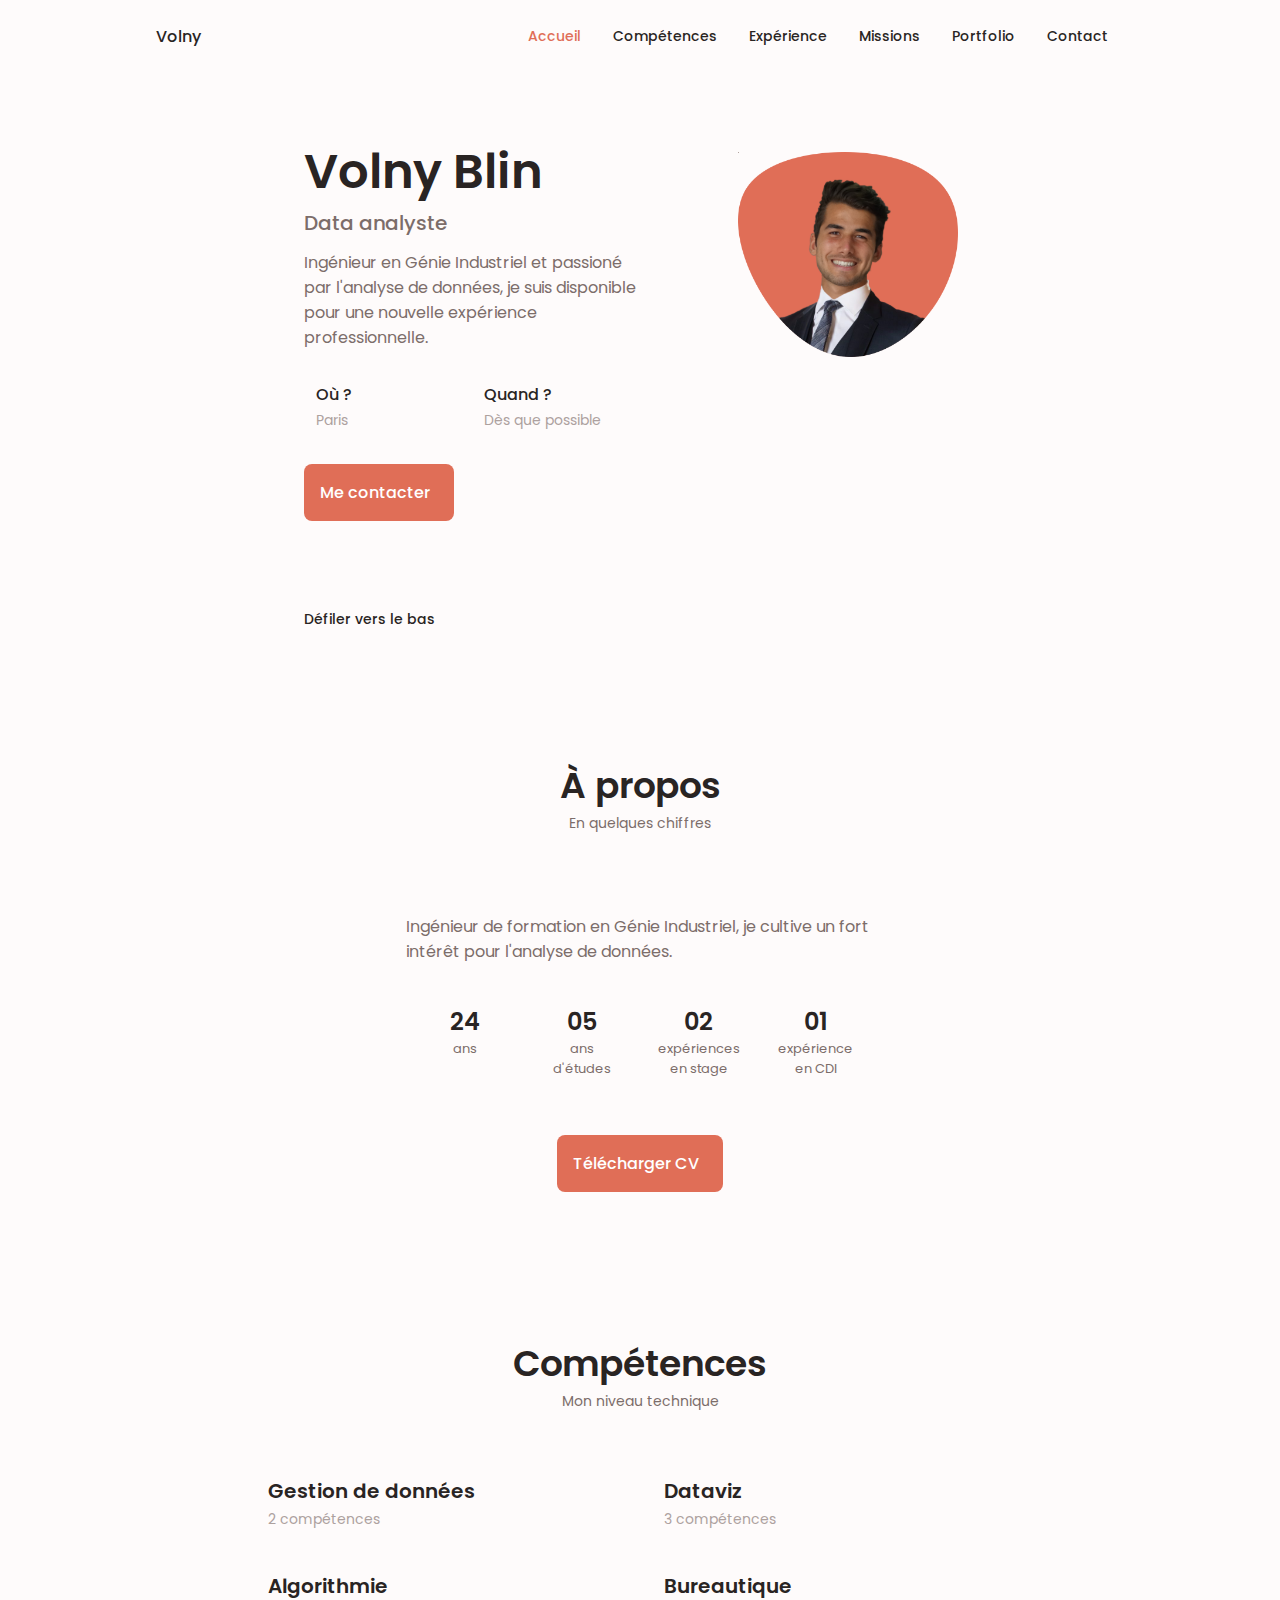
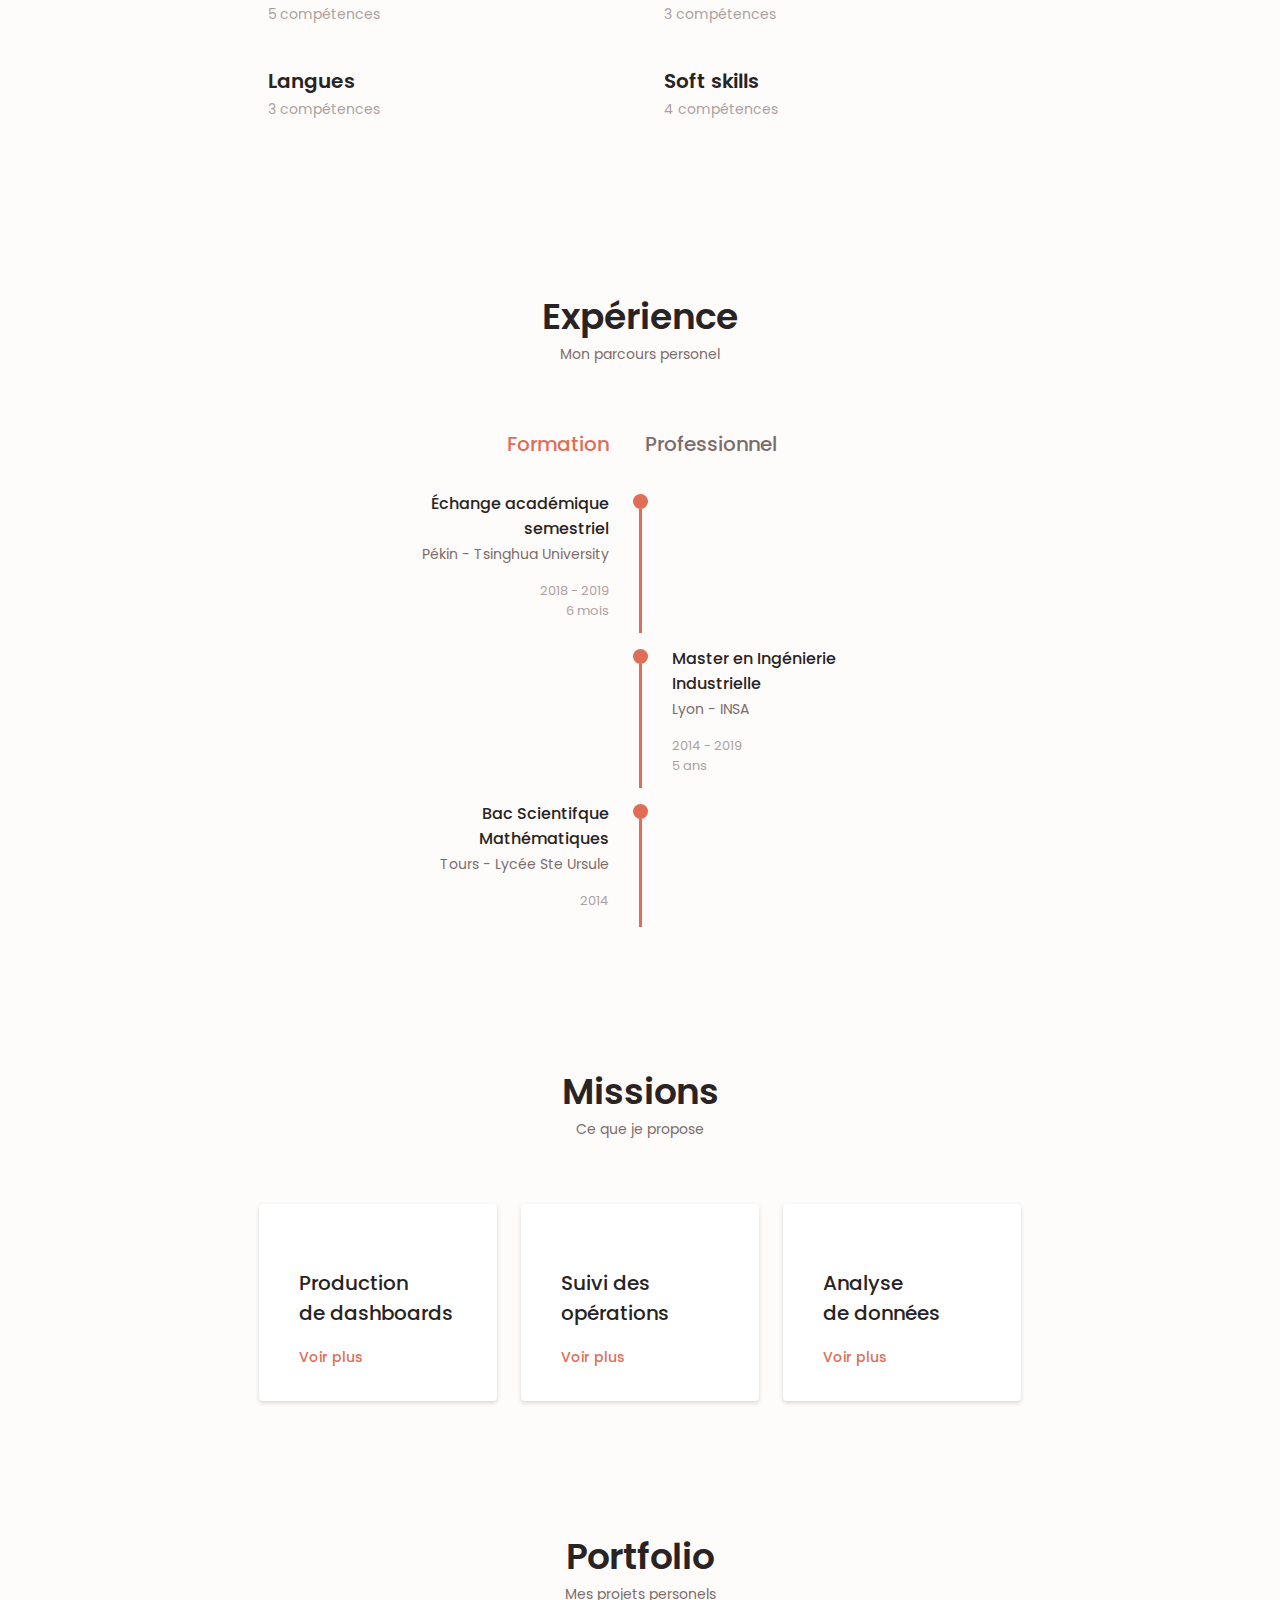
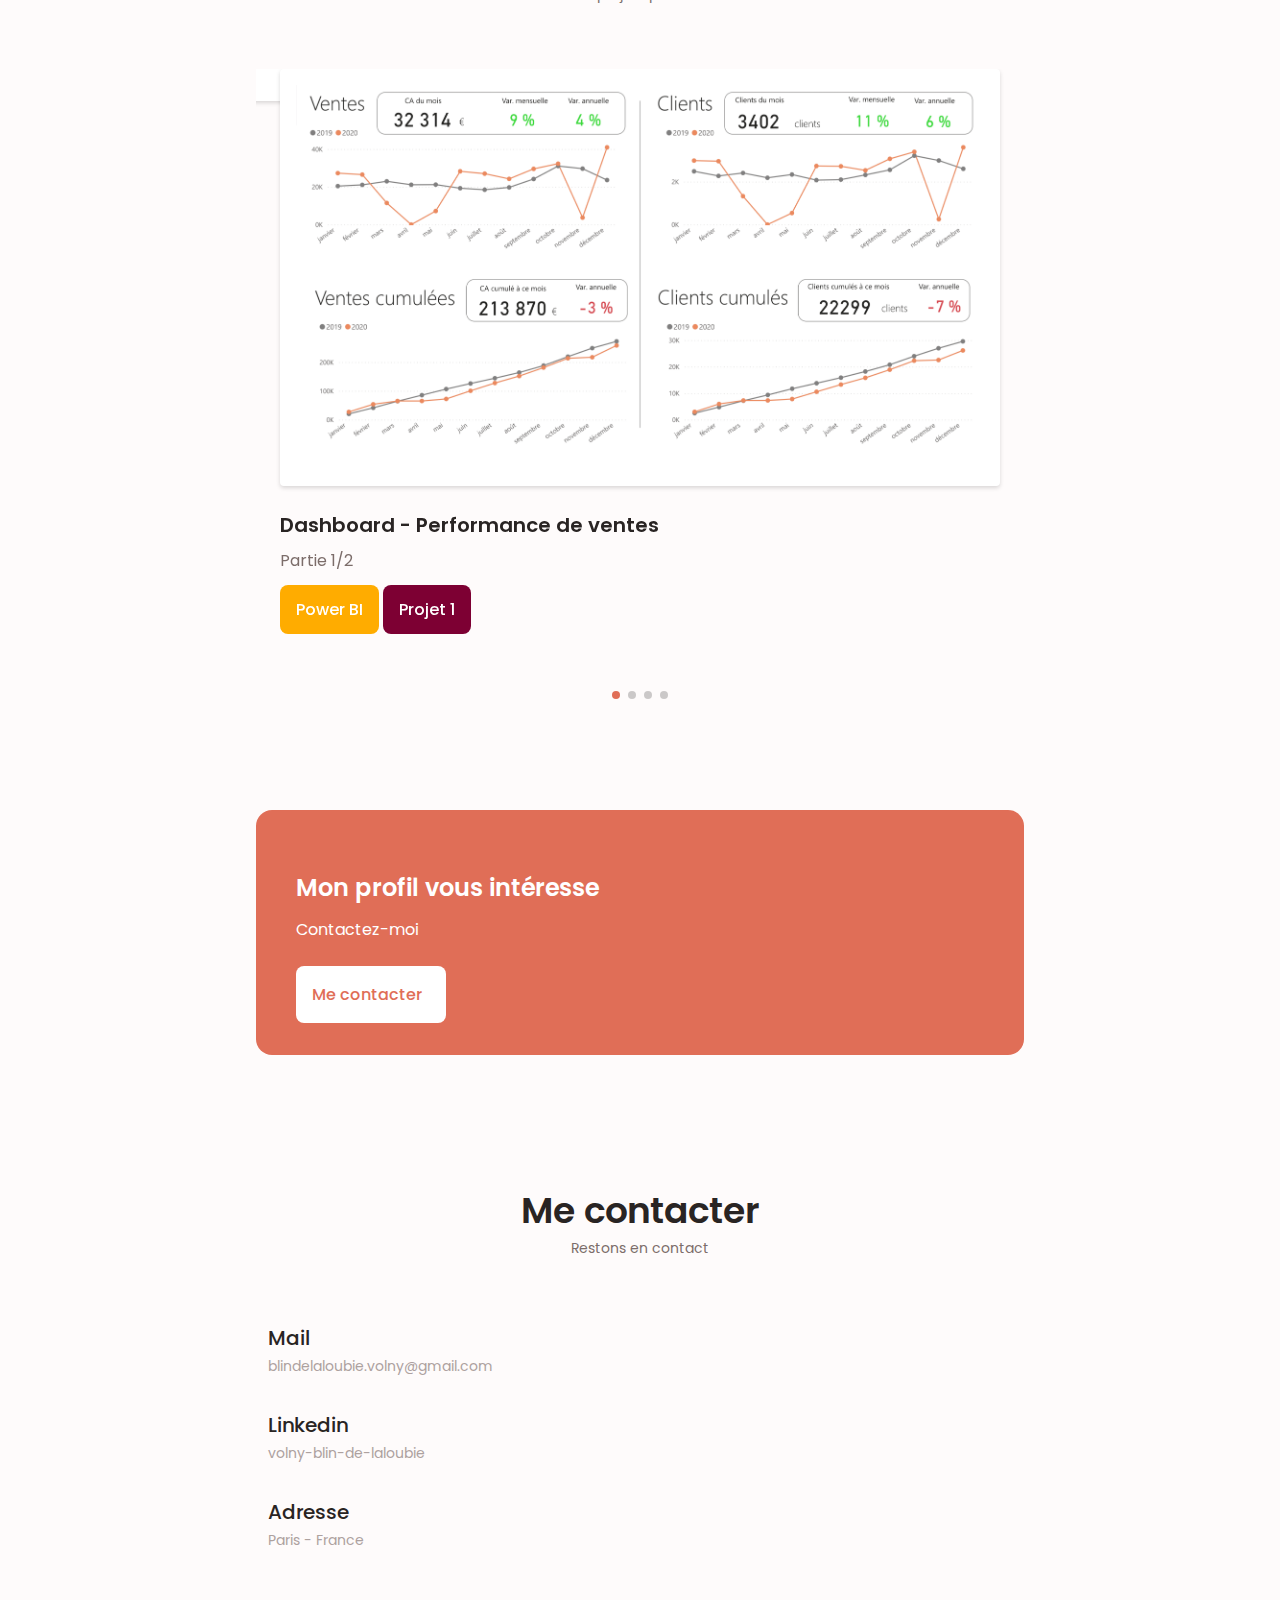
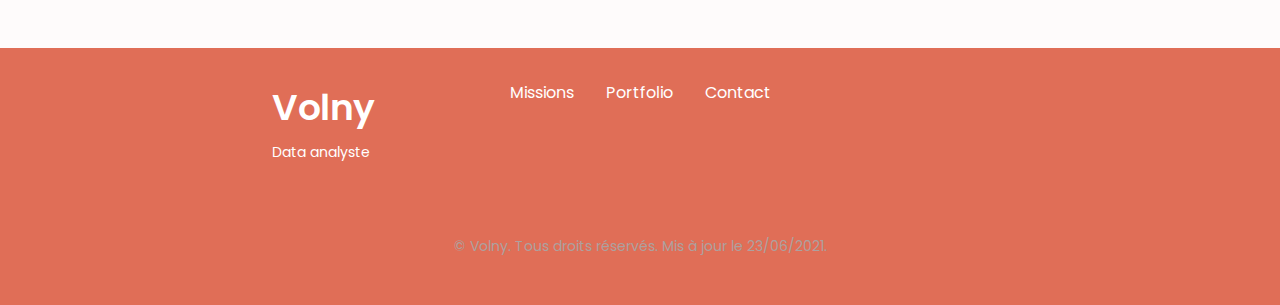
==== commit 20a8e78b: "Add files via upload" ====
--- a/index.html
+++ b/index.html
@@ -180,7 +180,7 @@
                       </div>
                     </div>
                     <div class="about__buttons">
-                      <a download ="" href="assets/pdf/Volny-CV.pdf" class="button button--flex" target="_blank">
+                      <a download ="" href="assets/pdf/CV-Volny-BLIN.pdf" class="button button--flex" target="_blank">
                         Télécharger CV<i class="uil uil-download-alt button__icon"></i>
                       </a>
                     </div>
@@ -971,12 +971,10 @@
                     <img src="assets/img/portfolio1-dark.png" alt="" class="portfolio__img port-dark">
 
                     <div class="portfolio__data">
-                      <h3 class="portfolio__title">Dashboard - Power BI</h3>
-                      <p class="portfolio__description">Partie 1</p>
-                      <a download="" href="assets/pdf/Dashboard-Power-BI.pdf" class="button button--flex button--small portfolio__button" target="_blank">
-                        Télécharger PDF
-                        <i class="uil uil-download-alt button__icon"></i>
-                      </a>
+                      <h3 class="portfolio__title">Dashboard - Performance de ventes</h3>
+                      <p class="portfolio__description">Partie 1/2</p>
+                      <a class="button button--flex button--small portfolio__button" style="background-color:#FFAC00">Power BI</a>
+                      <a class="button button--flex button--small portfolio__button" style="background-color:#7D0033">Projet 1</a>
                     </div>
                   </div>
 
@@ -986,15 +984,38 @@
                     <img src="assets/img/portfolio2-dark.png" alt="" class="portfolio__img port-dark">
 
                     <div class="portfolio__data">
-                      <h3 class="portfolio__title">Dashboard - Power BI</h3>
-                      <p class="portfolio__description">Partie 2</p>
-                      <a download="" href="assets/pdf/Dashboard-Power-BI.pdf" class="button button--flex button--small portfolio__button" target="_blank">
-                        Télécharger PDF
-                        <i class="uil uil-download-alt button__icon"></i>
-                      </a>
-                    </div>
-                  </div>
-
+                      <h3 class="portfolio__title">Dashboard - Performance de ventes</h3>
+                      <p class="portfolio__description">Partie 2/2</p>
+                      <a class="button button--flex button--small portfolio__button" style="background-color:#FFAC00">Power BI</a>
+                      <a class="button button--flex button--small portfolio__button" style="background-color:#7D0033">Projet 1</a>
+                    </div>
+                  </div>
+
+                  <!--==================== PORTFOLIO 3 ====================-->
+                  <div class="portfolio__content grid swiper-slide">
+                    <img src="assets/img/portfolio3.png" alt="" class="portfolio__img port-light">
+                    <img src="assets/img/portfolio3-dark.png" alt="" class="portfolio__img port-dark">
+
+                    <div class="portfolio__data">
+                      <h3 class="portfolio__title">Dashboard - Suivi d'activité</h3>
+                      <p class="portfolio__description">Partie 1/2</p>
+                      <a class="button button--flex button--small portfolio__button" style="background-color:#FFAC00">Power BI</a>
+                      <a class="button button--flex button--small portfolio__button" style="background-color:#7D0033">Projet 2</a>
+                    </div>
+                  </div>
+
+                  <!--==================== PORTFOLIO 4 ====================-->
+                  <div class="portfolio__content grid swiper-slide">
+                    <img src="assets/img/portfolio4.png" alt="" class="portfolio__img port-light">
+                    <img src="assets/img/portfolio4-dark.png" alt="" class="portfolio__img port-dark">
+
+                    <div class="portfolio__data">
+                      <h3 class="portfolio__title">Dashboard - Suivi d'activité</h3>
+                      <p class="portfolio__description">Partie 2/2</p>
+                      <a class="button button--flex button--small portfolio__button" style="background-color:#FFAC00">Power BI</a>
+                      <a class="button button--flex button--small portfolio__button" style="background-color:#7D0033">Projet 2</a>
+                    </div>
+                  </div>
                 </div>
 
                 <!--Add arrows-->
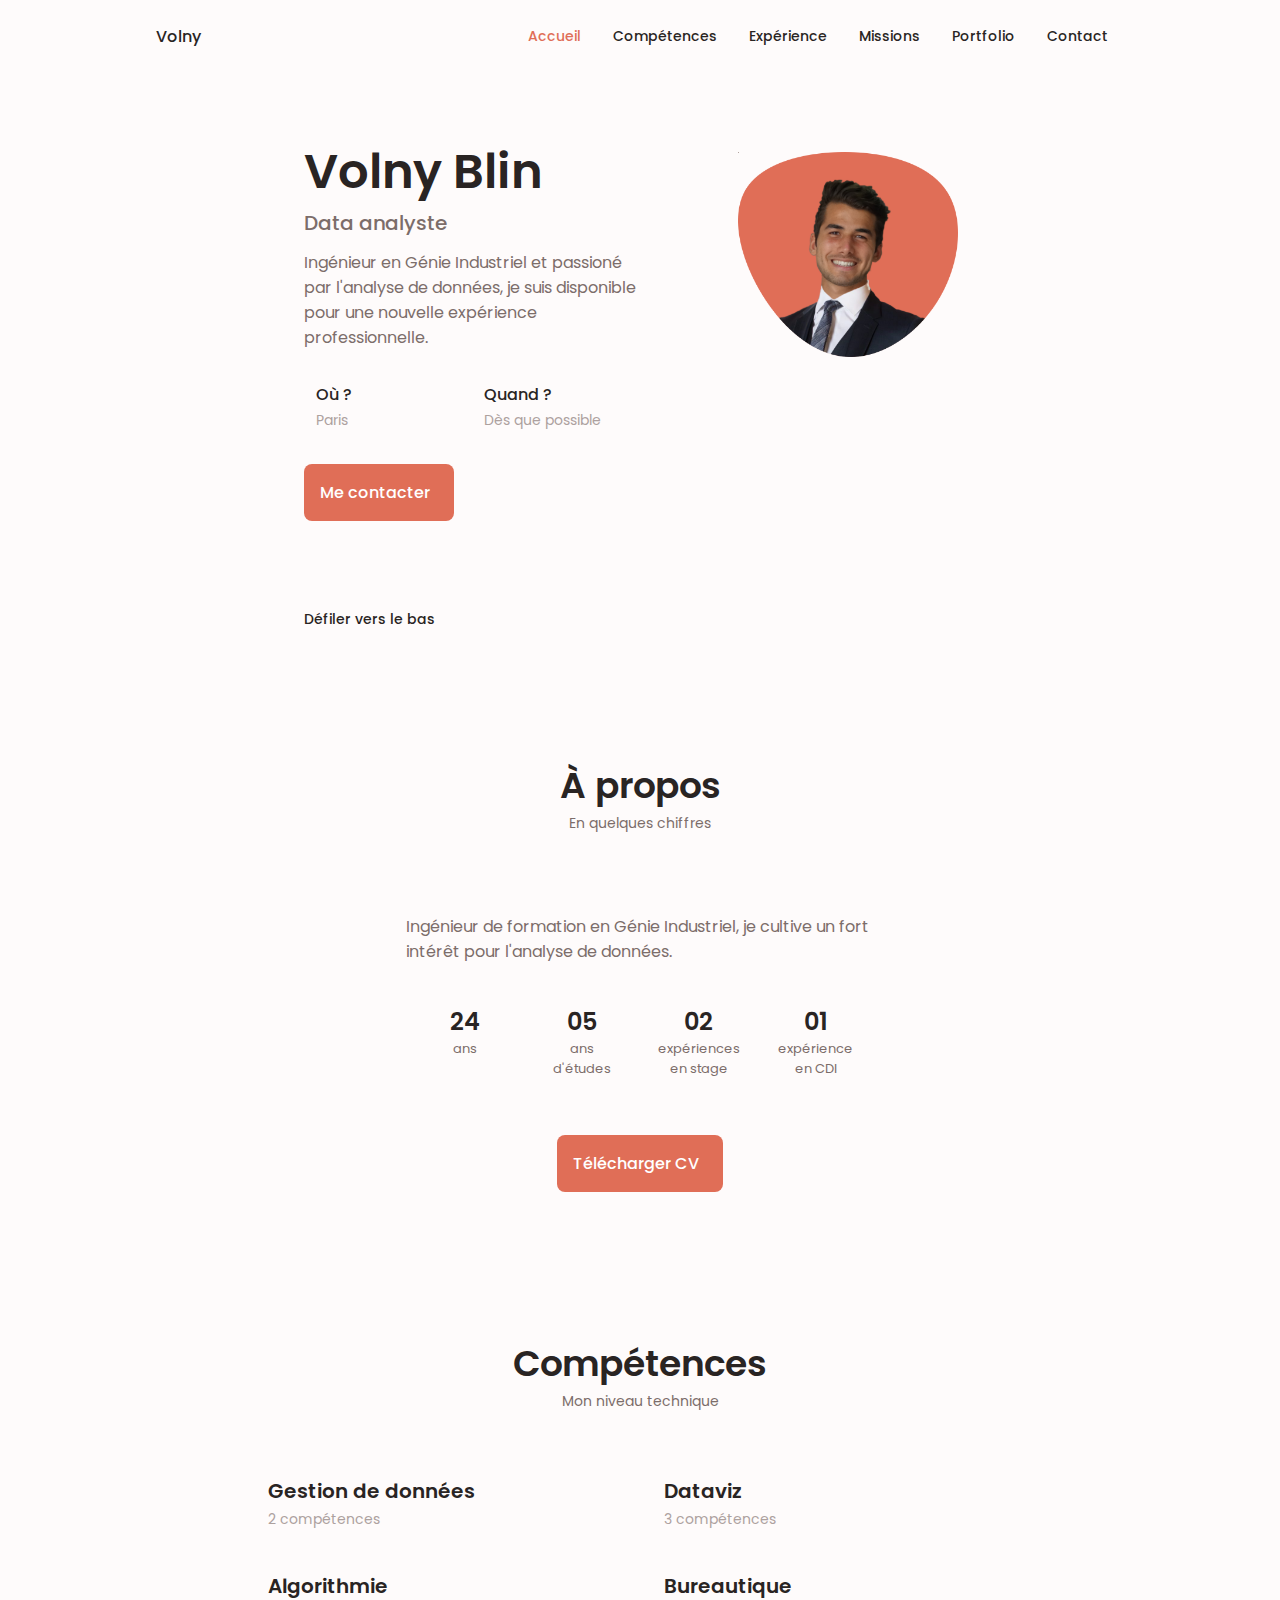
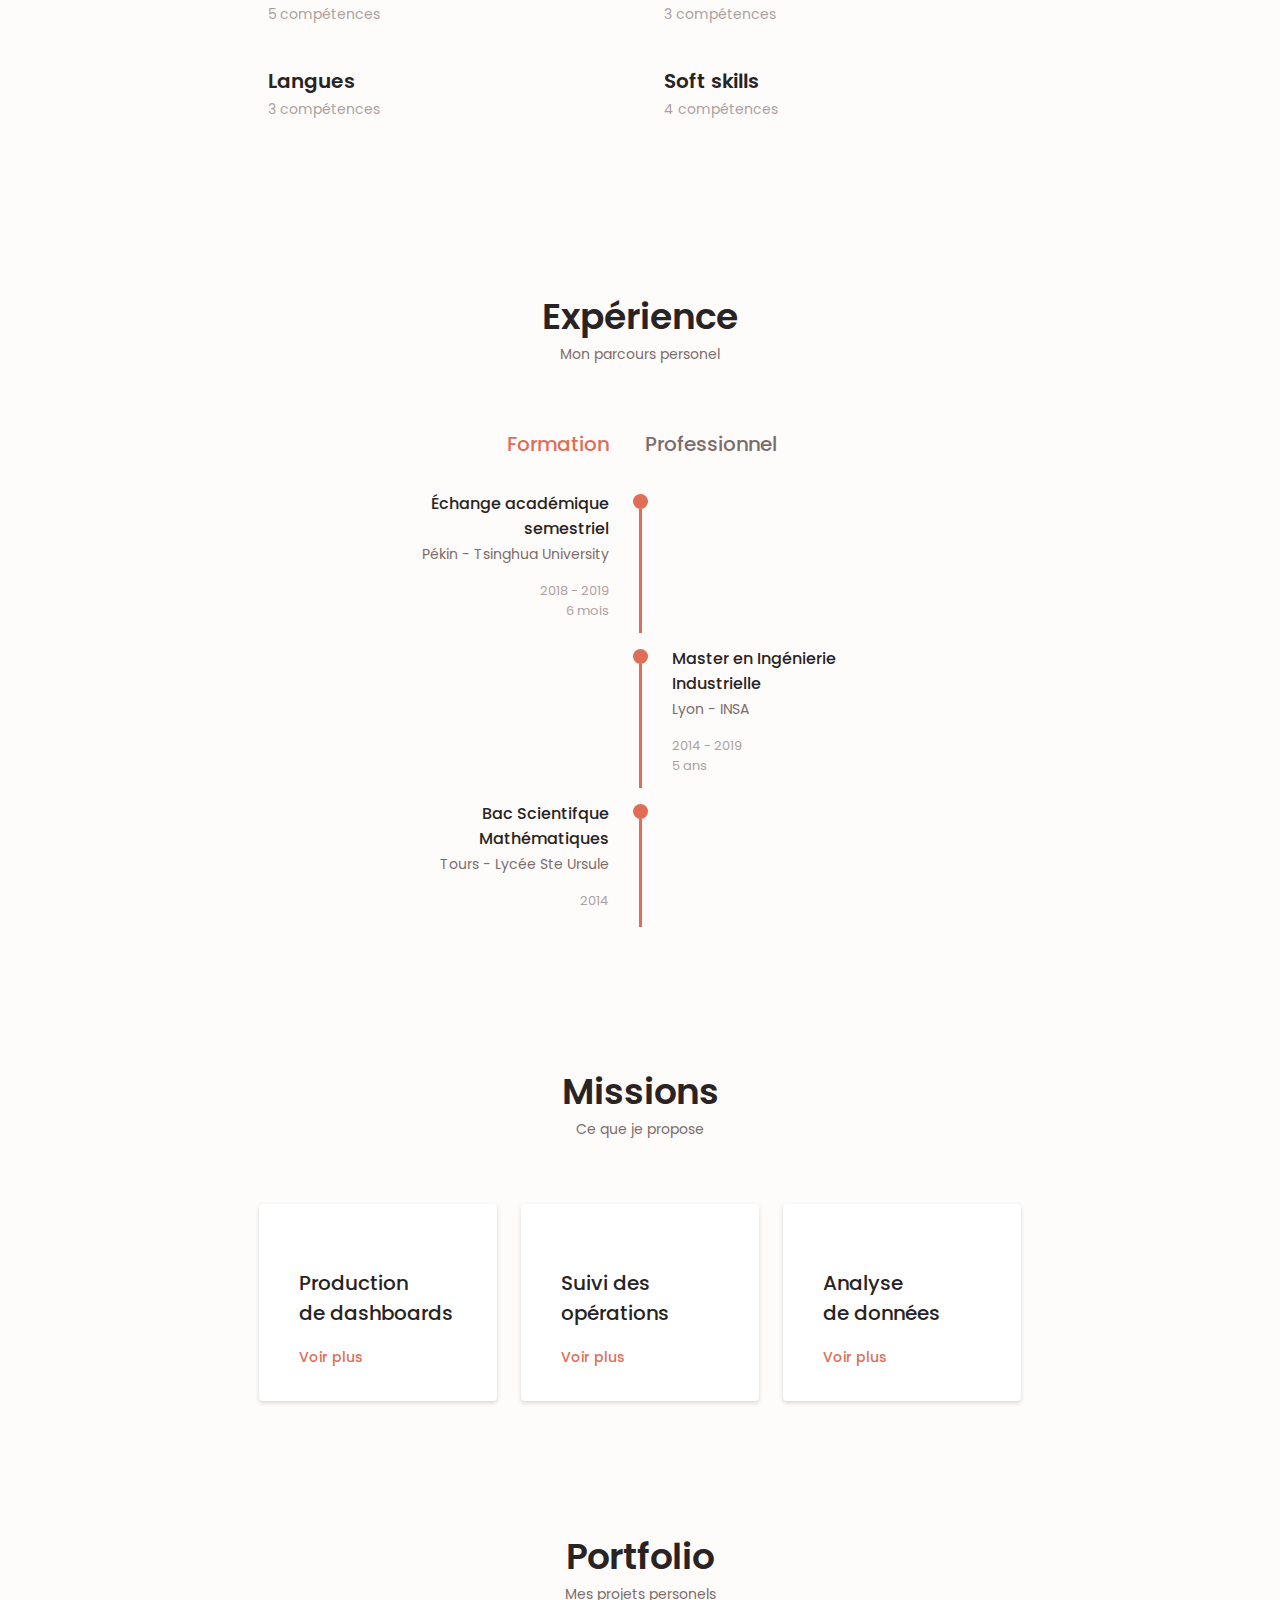
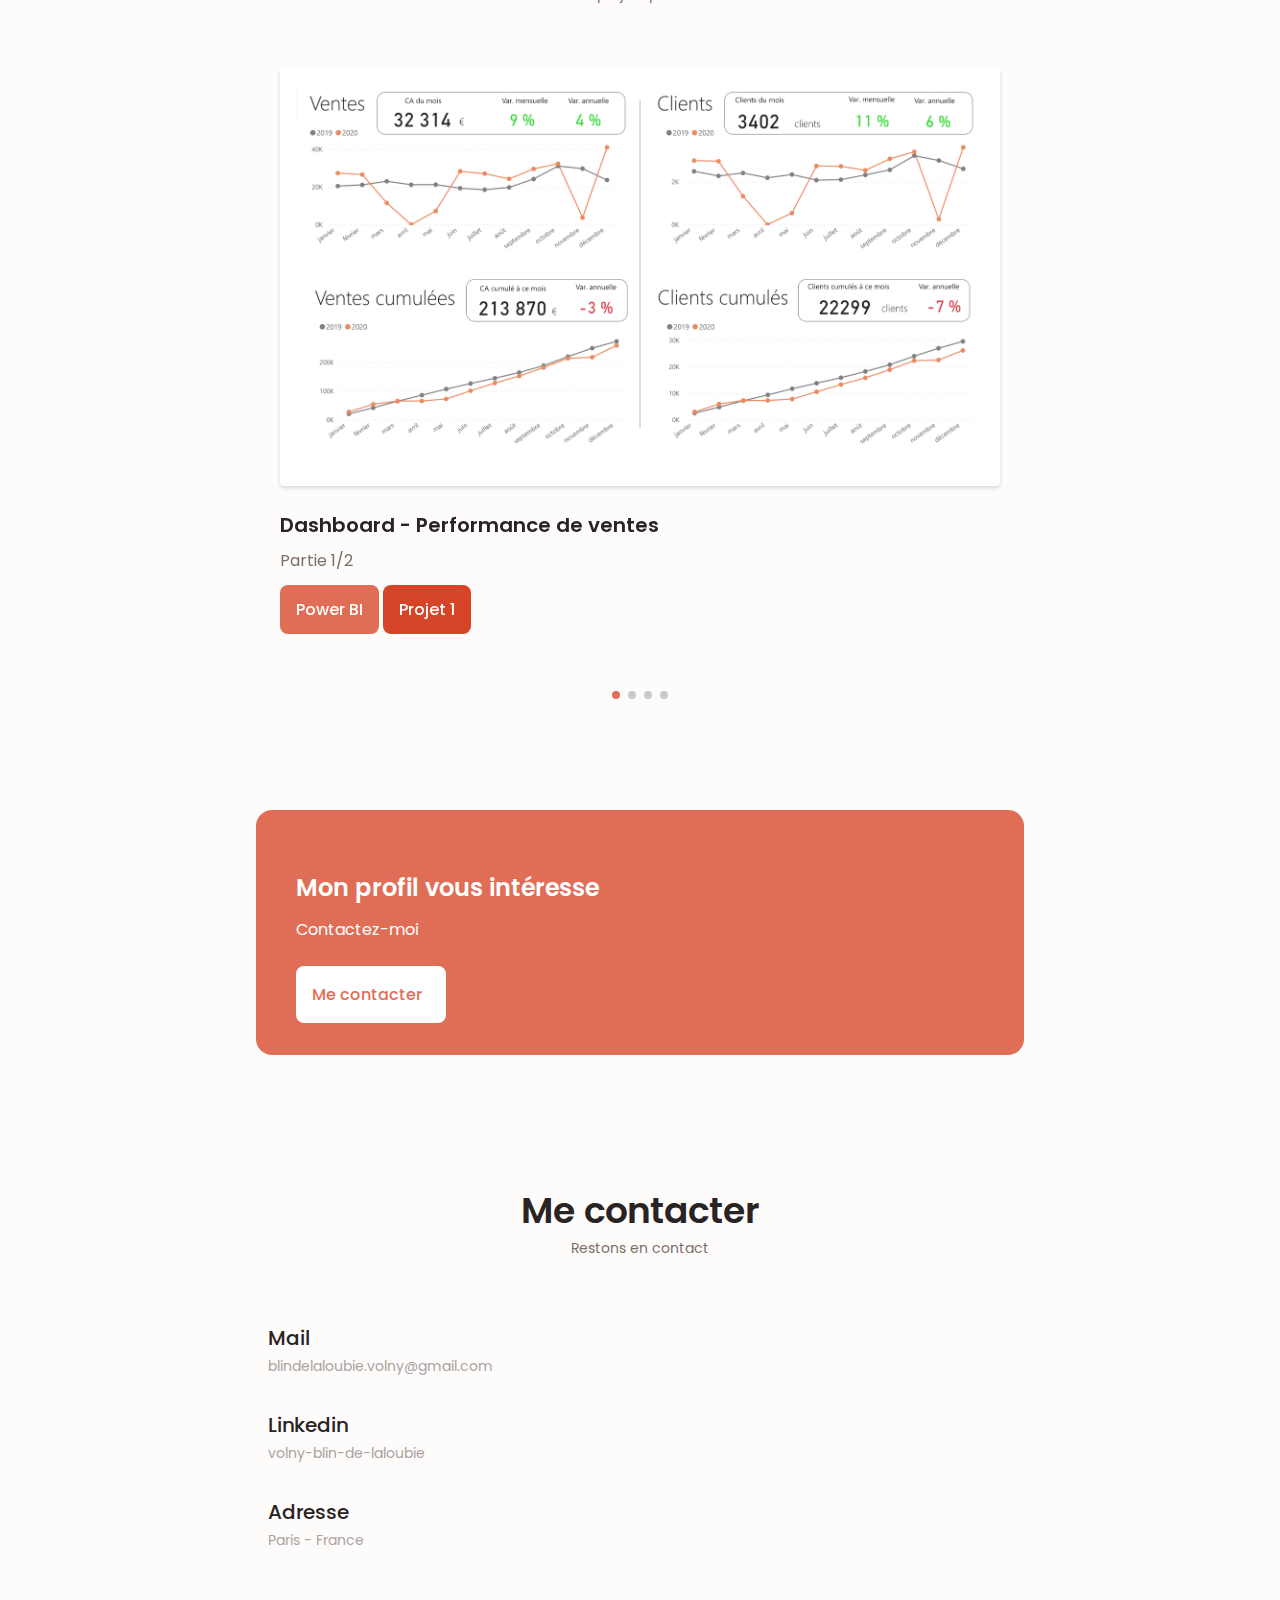
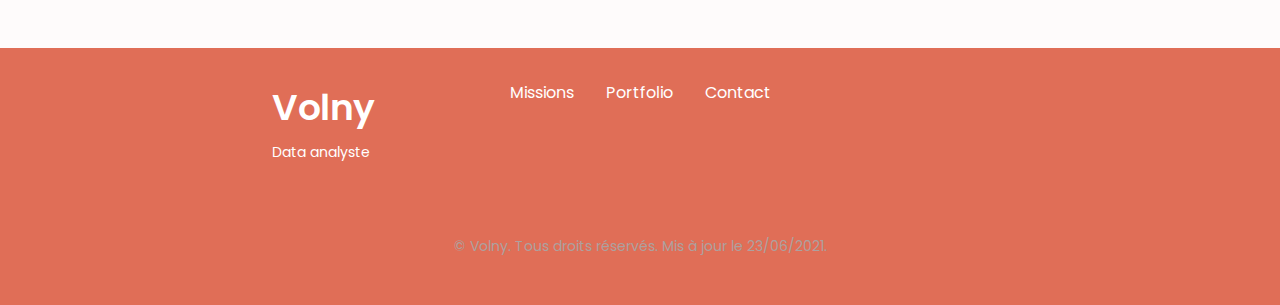
==== commit 945a60e8: "Add files via upload" ====
--- a/index.html
+++ b/index.html
@@ -973,8 +973,8 @@
                     <div class="portfolio__data">
                       <h3 class="portfolio__title">Dashboard - Performance de ventes</h3>
                       <p class="portfolio__description">Partie 1/2</p>
-                      <a class="button button--flex button--small portfolio__button" style="background-color:#FFAC00">Power BI</a>
-                      <a class="button button--flex button--small portfolio__button" style="background-color:#7D0033">Projet 1</a>
+                      <a class="button button--flex button--small portfolio__button" style="background-color:hsl(var(--hue-color), 69%, 61%)">Power BI</a>
+                      <a class="button button--flex button--small portfolio__button" style="background-color:hsl(var(--hue-color), 69%, 50%)">Projet 1</a>
                     </div>
                   </div>
 
@@ -986,8 +986,8 @@
                     <div class="portfolio__data">
                       <h3 class="portfolio__title">Dashboard - Performance de ventes</h3>
                       <p class="portfolio__description">Partie 2/2</p>
-                      <a class="button button--flex button--small portfolio__button" style="background-color:#FFAC00">Power BI</a>
-                      <a class="button button--flex button--small portfolio__button" style="background-color:#7D0033">Projet 1</a>
+                      <a class="button button--flex button--small portfolio__button" style="background-color:hsl(var(--hue-color), 69%, 61%)">Power BI</a>
+                      <a class="button button--flex button--small portfolio__button" style="background-color:hsl(var(--hue-color), 69%, 50%)">Projet 1</a>
                     </div>
                   </div>
 
@@ -999,8 +999,8 @@
                     <div class="portfolio__data">
                       <h3 class="portfolio__title">Dashboard - Suivi d'activité</h3>
                       <p class="portfolio__description">Partie 1/2</p>
-                      <a class="button button--flex button--small portfolio__button" style="background-color:#FFAC00">Power BI</a>
-                      <a class="button button--flex button--small portfolio__button" style="background-color:#7D0033">Projet 2</a>
+                      <a class="button button--flex button--small portfolio__button" style="background-color:hsl(var(--hue-color), 69%, 61%)">Power BI</a>
+                      <a class="button button--flex button--small portfolio__button" style="background-color:hsl(var(--hue-color), 69%, 50%)">Projet 2</a>
                     </div>
                   </div>
 
@@ -1012,8 +1012,8 @@
                     <div class="portfolio__data">
                       <h3 class="portfolio__title">Dashboard - Suivi d'activité</h3>
                       <p class="portfolio__description">Partie 2/2</p>
-                      <a class="button button--flex button--small portfolio__button" style="background-color:#FFAC00">Power BI</a>
-                      <a class="button button--flex button--small portfolio__button" style="background-color:#7D0033">Projet 2</a>
+                      <a class="button button--flex button--small portfolio__button" style="background-color:hsl(var(--hue-color), 69%, 61%)">Power BI</a>
+                      <a class="button button--flex button--small portfolio__button" style="background-color:hsl(var(--hue-color), 69%, 50%)">Projet 2</a>
                     </div>
                   </div>
                 </div>
--- a/assets/css/styles.css
+++ b/assets/css/styles.css
@@ -850,7 +850,7 @@
 }
 
 .portfolio__img:hover{
-  box-shadow: 0 4px 8px rgba(0, 0, 0, 10);
+  box-shadow: 0 4px 8px rgba(0, 0, 0, .15);
 }
 
 .portfolio__img{
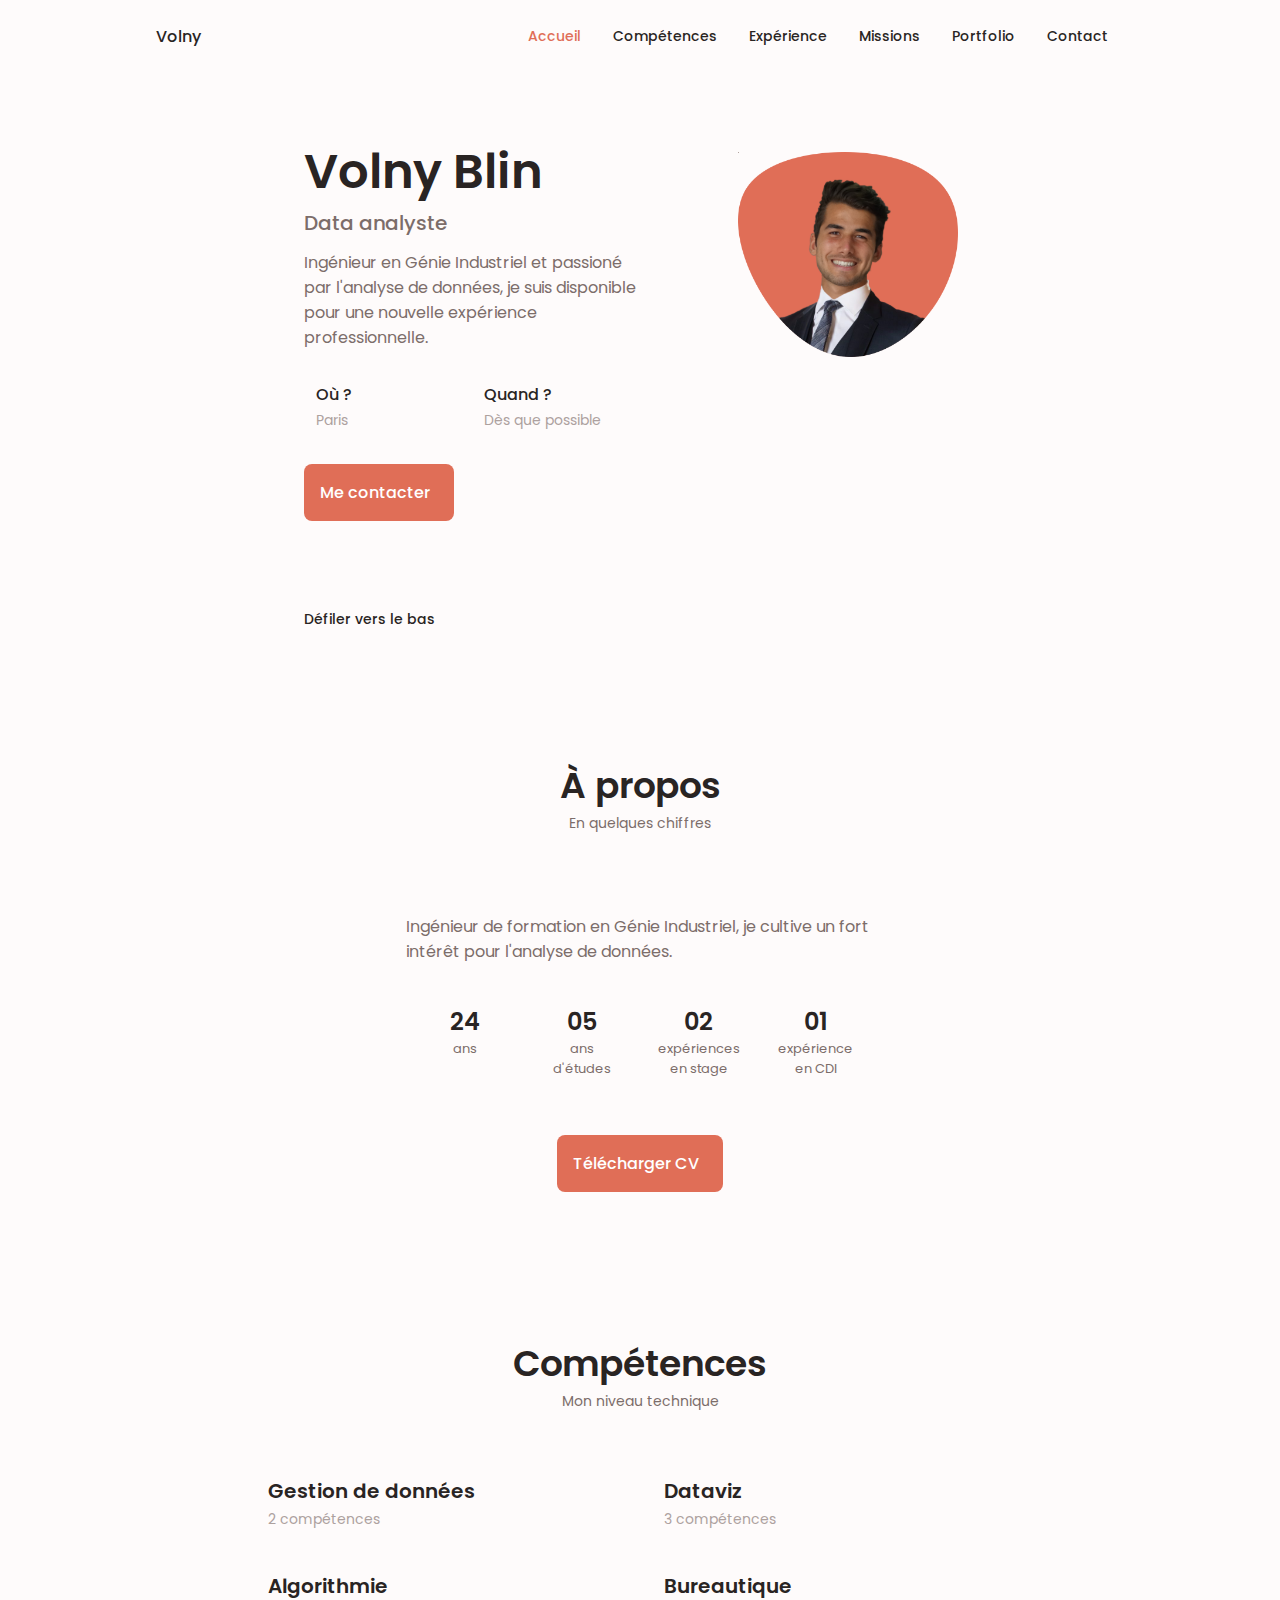
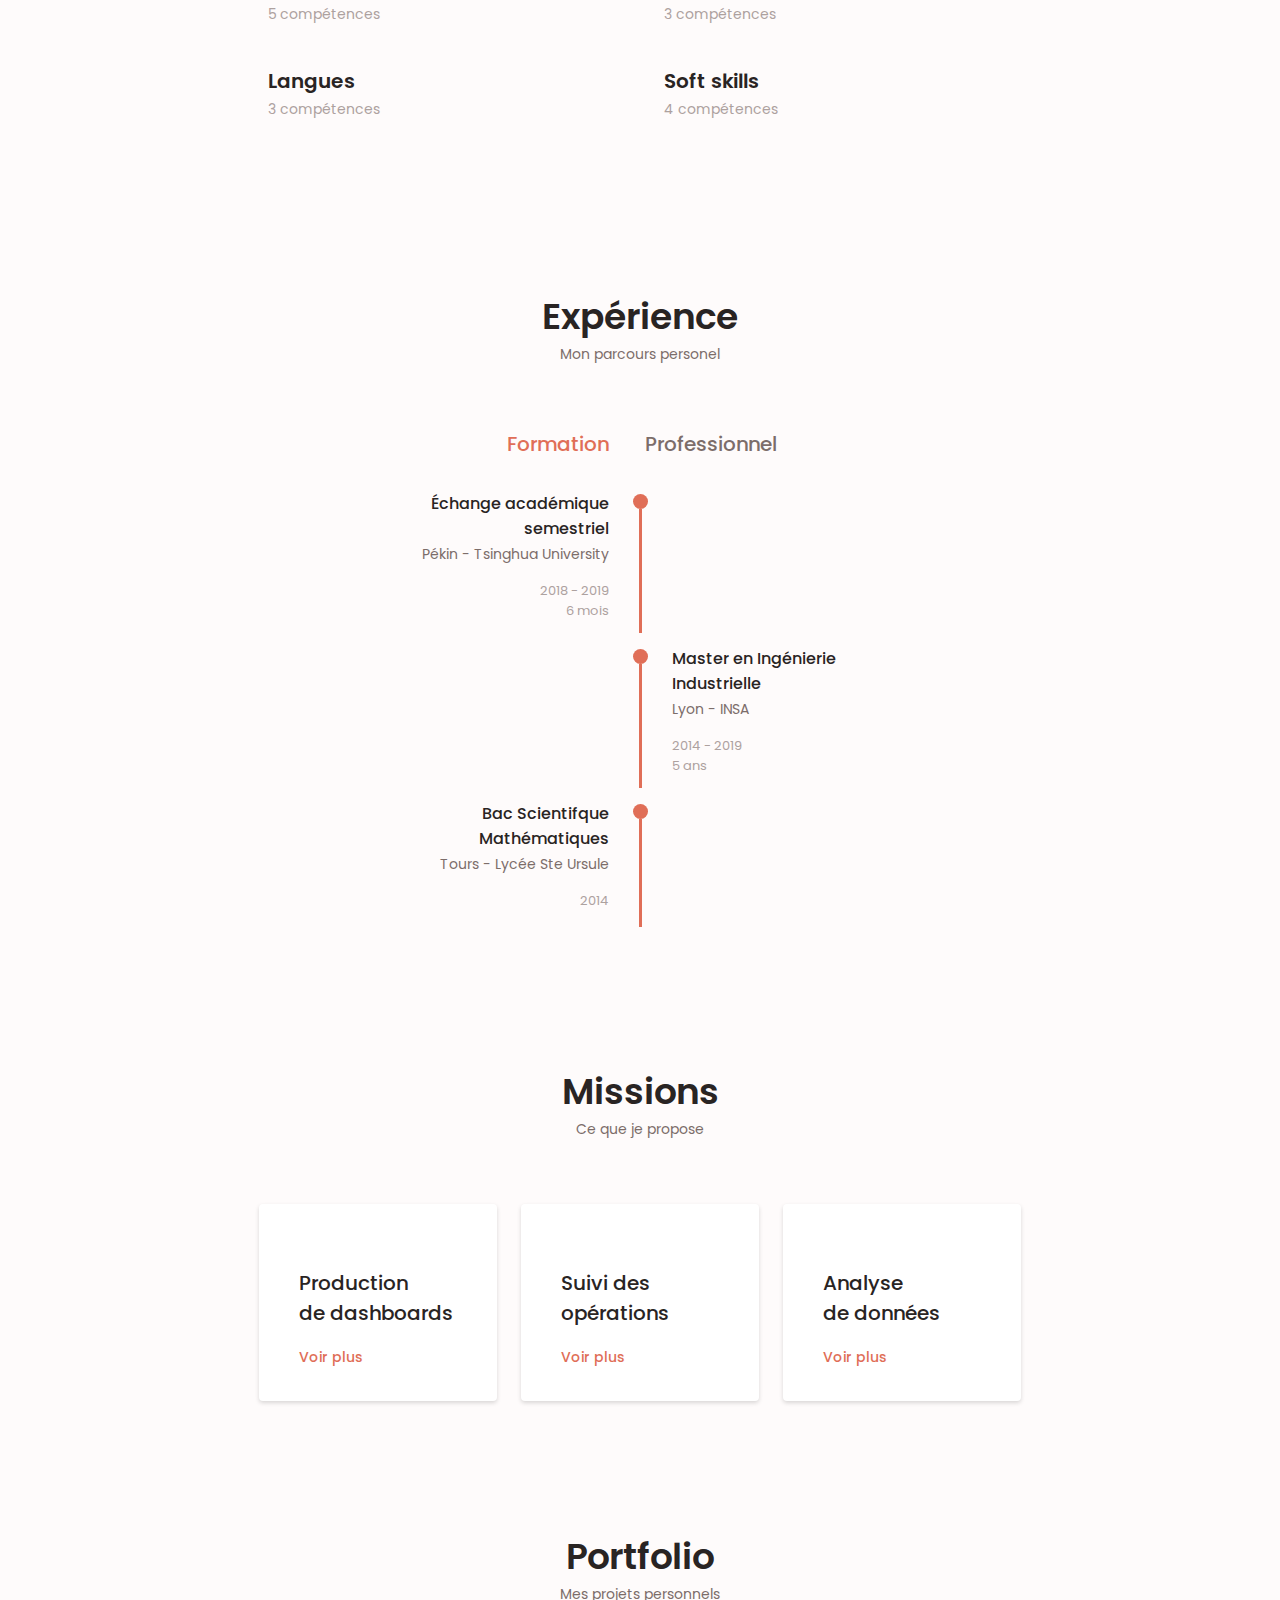
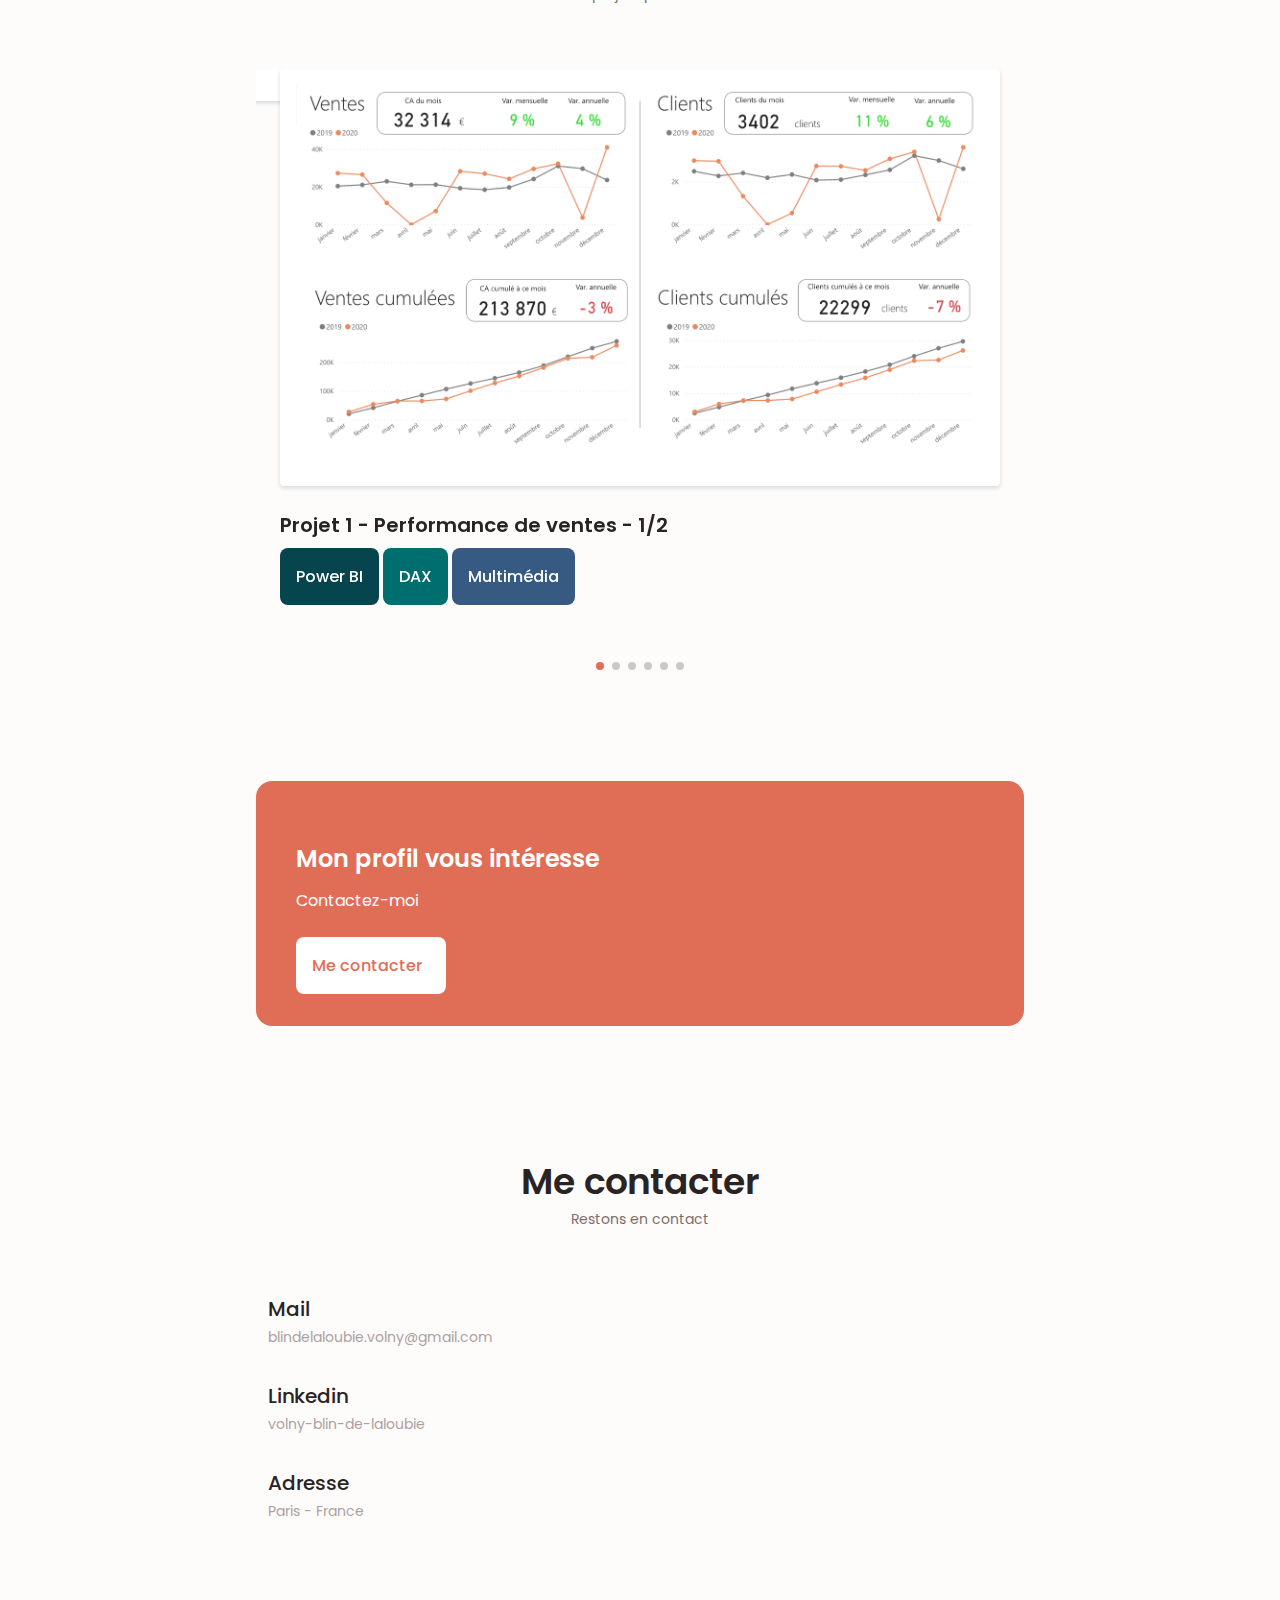
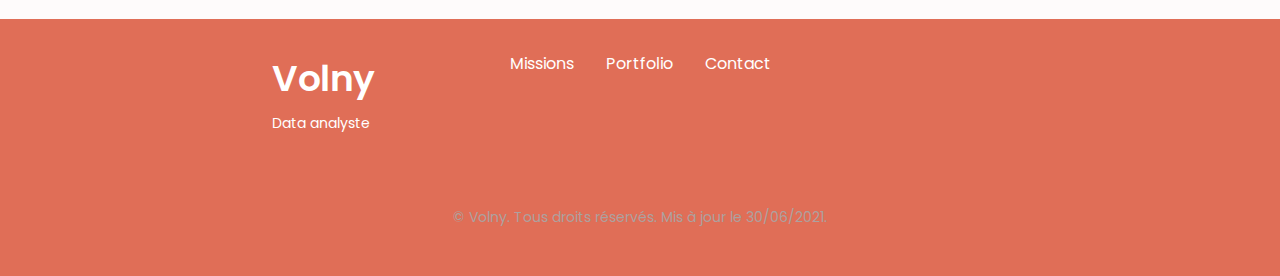
==== commit 1d3feec8: "Add files via upload" ====
--- a/index.html
+++ b/index.html
@@ -180,7 +180,7 @@
                       </div>
                     </div>
                     <div class="about__buttons">
-                      <a download ="" href="assets/pdf/CV-Volny-BLIN.pdf" class="button button--flex" target="_blank">
+                      <a download ="" href="assets/pdf/CV-Volny-BLIN.pdf" class="button button--flex" target="_blank" onclick=”_gaq.push([‘_trackEvent’,’Download’,’PDF’,this.href]);”>
                         Télécharger CV<i class="uil uil-download-alt button__icon"></i>
                       </a>
                     </div>
@@ -961,7 +961,7 @@
             <!--==================== PORTFOLIO ====================-->
             <section class="portfolio section" id="portfolio">
               <h2 class="section__title">Portfolio</h2>
-              <span class="section__subtitle">Mes projets personels</span>
+              <span class="section__subtitle">Mes projets personnels</span>
 
               <div class="portfolio__container container swiper-container">
                 <div class="swiper-wrapper">
@@ -971,10 +971,16 @@
                     <img src="assets/img/portfolio1-dark.png" alt="" class="portfolio__img port-dark">
 
                     <div class="portfolio__data">
-                      <h3 class="portfolio__title">Dashboard - Performance de ventes</h3>
-                      <p class="portfolio__description">Partie 1/2</p>
-                      <a class="button button--flex button--small portfolio__button" style="background-color:hsl(var(--hue-color), 69%, 61%)">Power BI</a>
-                      <a class="button button--flex button--small portfolio__button" style="background-color:hsl(var(--hue-color), 69%, 50%)">Projet 1</a>
+                      <h3 class="portfolio__title">Projet 1 - Performance de ventes - 1/2</h3>
+                      <a class="button button--flex button--portfolio" style="background-color:#06444E">
+                        <i class="uil uil-chart tag__icon"></i>Power BI
+                      </a>
+                      <a class="button button--flex button--portfolio" style="background-color:#006E6E">
+                        <i class="uil uil-brackets-curly tag__icon"></i>DAX
+                      </a>
+                      <a class="button button--flex button--portfolio" style="background-color:#365A81">
+                        <i class="uil uil-crosshair tag__icon"></i>Multimédia
+                      </a>
                     </div>
                   </div>
 
@@ -984,10 +990,16 @@
                     <img src="assets/img/portfolio2-dark.png" alt="" class="portfolio__img port-dark">
 
                     <div class="portfolio__data">
-                      <h3 class="portfolio__title">Dashboard - Performance de ventes</h3>
-                      <p class="portfolio__description">Partie 2/2</p>
-                      <a class="button button--flex button--small portfolio__button" style="background-color:hsl(var(--hue-color), 69%, 61%)">Power BI</a>
-                      <a class="button button--flex button--small portfolio__button" style="background-color:hsl(var(--hue-color), 69%, 50%)">Projet 1</a>
+                      <h3 class="portfolio__title">Projet 1 - Performance de ventes - 2/2</h3>
+                      <a class="button button--flex button--portfolio" style="background-color:#06444E">
+                        <i class="uil uil-chart tag__icon"></i>Power BI
+                      </a>
+                      <a class="button button--flex button--portfolio" style="background-color:#006E6E">
+                        <i class="uil uil-brackets-curly tag__icon"></i>DAX
+                      </a>
+                      <a class="button button--flex button--portfolio" style="background-color:#365A81">
+                        <i class="uil uil-crosshair tag__icon"></i>Multimédia
+                      </a>
                     </div>
                   </div>
 
@@ -997,10 +1009,16 @@
                     <img src="assets/img/portfolio3-dark.png" alt="" class="portfolio__img port-dark">
 
                     <div class="portfolio__data">
-                      <h3 class="portfolio__title">Dashboard - Suivi d'activité</h3>
-                      <p class="portfolio__description">Partie 1/2</p>
-                      <a class="button button--flex button--small portfolio__button" style="background-color:hsl(var(--hue-color), 69%, 61%)">Power BI</a>
-                      <a class="button button--flex button--small portfolio__button" style="background-color:hsl(var(--hue-color), 69%, 50%)">Projet 2</a>
+                      <h3 class="portfolio__title">Projet 2 - Suivi de visionnage de films - 1/2</h3>
+                      <a class="button button--flex button--portfolio" style="background-color:#242974">
+                        <i class="uil uil-chart tag__icon"></i>Power BI
+                      </a>
+                      <a class="button button--flex button--portfolio" style="background-color:#23498F">
+                        <i class="uil uil-brackets-curly tag__icon"></i>DAX
+                      </a>
+                      <a class="button button--flex button--portfolio" style="background-color:#2E8BC3">
+                        <i class="uil uil-crosshair tag__icon"></i>Cinéma
+                      </a>
                     </div>
                   </div>
 
@@ -1010,12 +1028,57 @@
                     <img src="assets/img/portfolio4-dark.png" alt="" class="portfolio__img port-dark">
 
                     <div class="portfolio__data">
-                      <h3 class="portfolio__title">Dashboard - Suivi d'activité</h3>
-                      <p class="portfolio__description">Partie 2/2</p>
-                      <a class="button button--flex button--small portfolio__button" style="background-color:hsl(var(--hue-color), 69%, 61%)">Power BI</a>
-                      <a class="button button--flex button--small portfolio__button" style="background-color:hsl(var(--hue-color), 69%, 50%)">Projet 2</a>
-                    </div>
-                  </div>
+                      <h3 class="portfolio__title">Projet 2 - Suivi de visionnage de films - 2/2</h3>
+                      <a class="button button--flex button--portfolio" style="background-color:#242974">
+                        <i class="uil uil-chart tag__icon"></i>Power BI
+                      </a>
+                      <a class="button button--flex button--portfolio" style="background-color:#23498F">
+                        <i class="uil uil-brackets-curly tag__icon"></i>DAX
+                      </a>
+                      <a class="button button--flex button--portfolio" style="background-color:#2E8BC3">
+                        <i class="uil uil-crosshair tag__icon"></i>Cinéma
+                      </a>
+                    </div>
+                  </div>
+
+                  <!--==================== PORTFOLIO 5 ====================-->
+                  <div class="portfolio__content grid swiper-slide">
+                    <img src="assets/img/portfolio5.png" alt="" class="portfolio__img port-light">
+                    <img src="assets/img/portfolio5-dark.png" alt="" class="portfolio__img port-dark">
+
+                    <div class="portfolio__data">
+                      <h3 class="portfolio__title">Projet 3 - Performance de ventes</h3>
+                      <a class="button button--flex button--portfolio" style="background-color:#4D9FDE">
+                        <i class="uil uil-chart tag__icon"></i>Metabase
+                      </a>
+                      <a class="button button--flex button--portfolio" style="background-color:#196DC3">
+                        <i class="uil uil-brackets-curly tag__icon"></i>SQL
+                      </a>
+                      <a class="button button--flex button--portfolio" style="background-color:#7171AD">
+                        <i class="uil uil-crosshair tag__icon"></i>Automobile
+                      </a>
+                    </div>
+                  </div>
+
+                  <!--==================== PORTFOLIO 6 ====================-->
+                  <div class="portfolio__content grid swiper-slide">
+                    <img src="assets/img/portfolio6.png" alt="" class="portfolio__img port-light">
+                    <img src="assets/img/portfolio6-dark.png" alt="" class="portfolio__img port-dark">
+
+                    <div class="portfolio__data">
+                      <h3 class="portfolio__title">Projet 4 - Performance de ventes</h3>
+                      <a class="button button--flex button--portfolio" style="background-color:#02723B">
+                        <i class="uil uil-chart tag__icon"></i>Excel
+                      </a>
+                      <a class="button button--flex button--portfolio" style="background-color:#028845">
+                        <i class="uil uil-brackets-curly tag__icon"></i>TCD
+                      </a>
+                      <a class="button button--flex button--portfolio" style="background-color:#538234">
+                        <i class="uil uil-crosshair tag__icon"></i>Restauration
+                      </a>
+                    </div>
+                  </div>
+
                 </div>
 
                 <!--Add arrows-->
@@ -1123,7 +1186,7 @@
               </div>
             </div>
 
-            <p class="footer__copy">&#169; Volny. Tous droits réservés. Mis à jour le 23/06/2021.</p>
+            <p class="footer__copy">&#169; Volny. Tous droits réservés. Mis à jour le 30/06/2021.</p>
 
           </div>
 
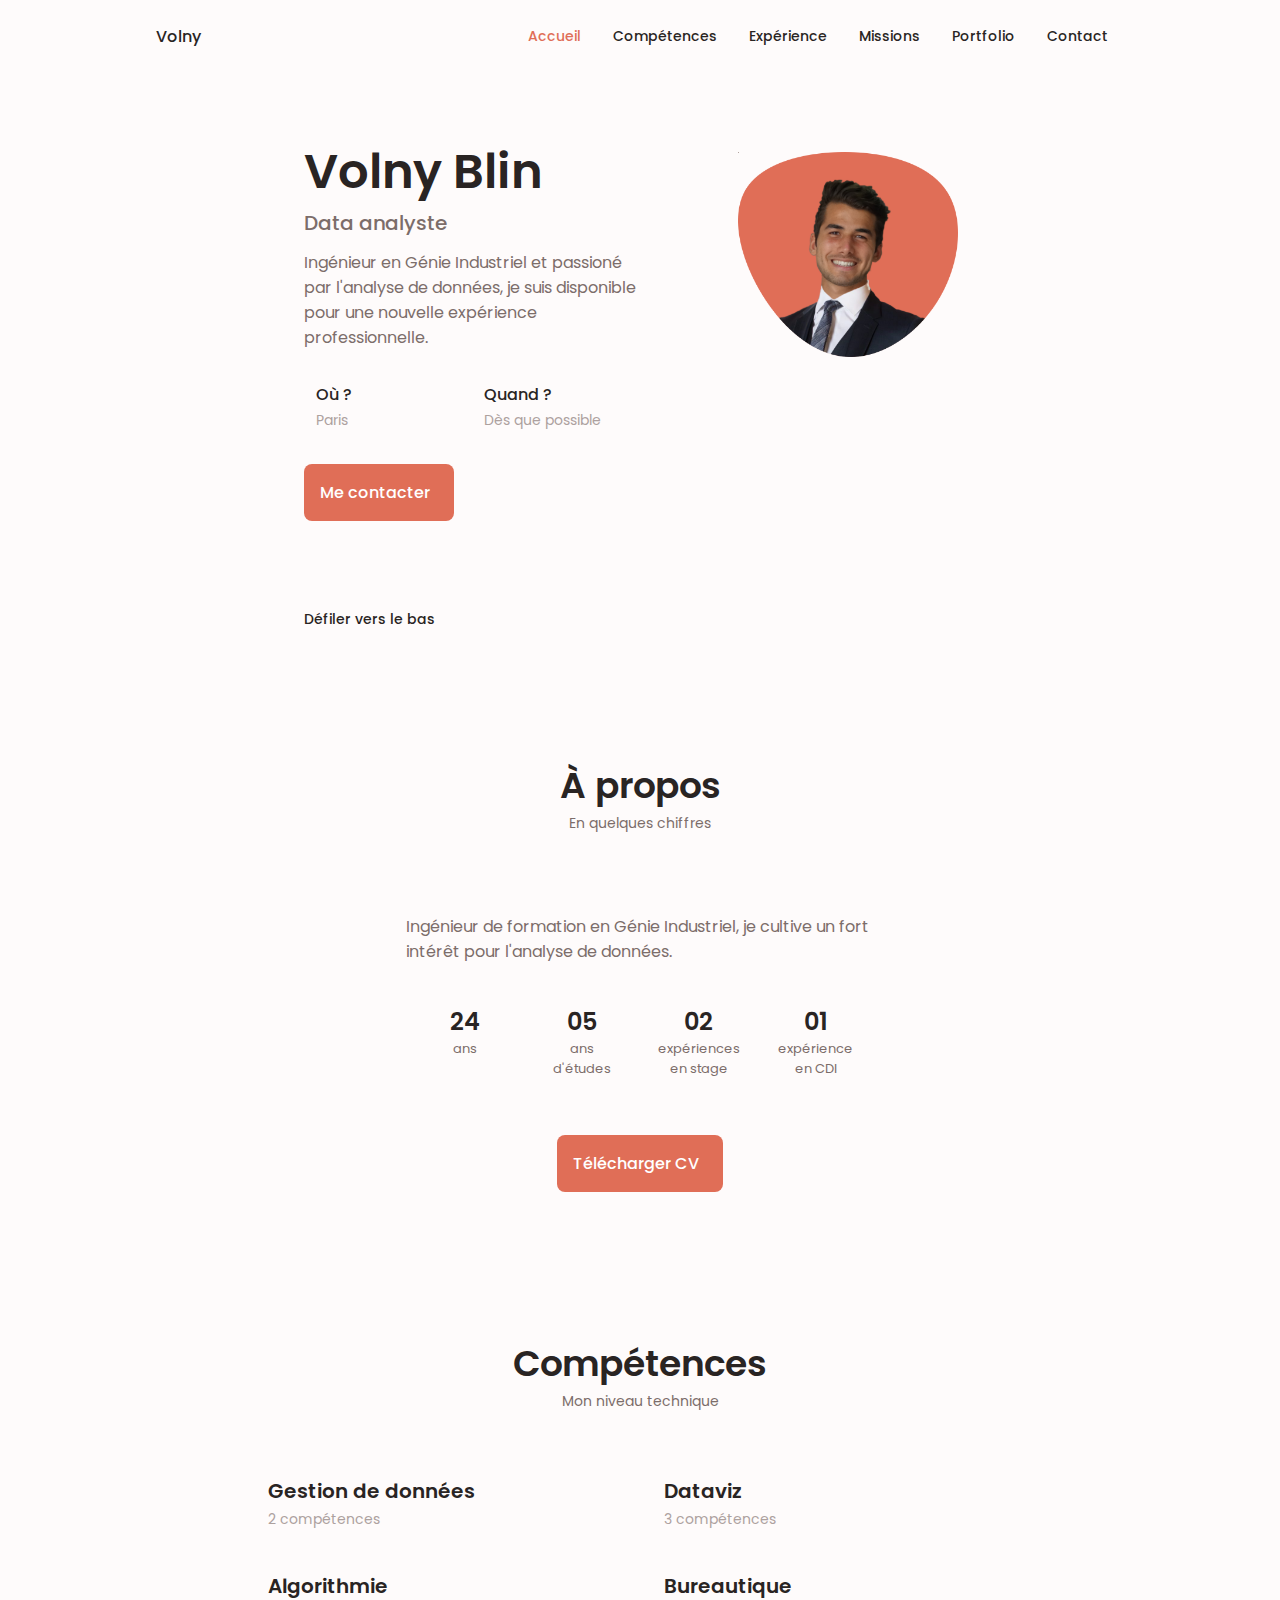
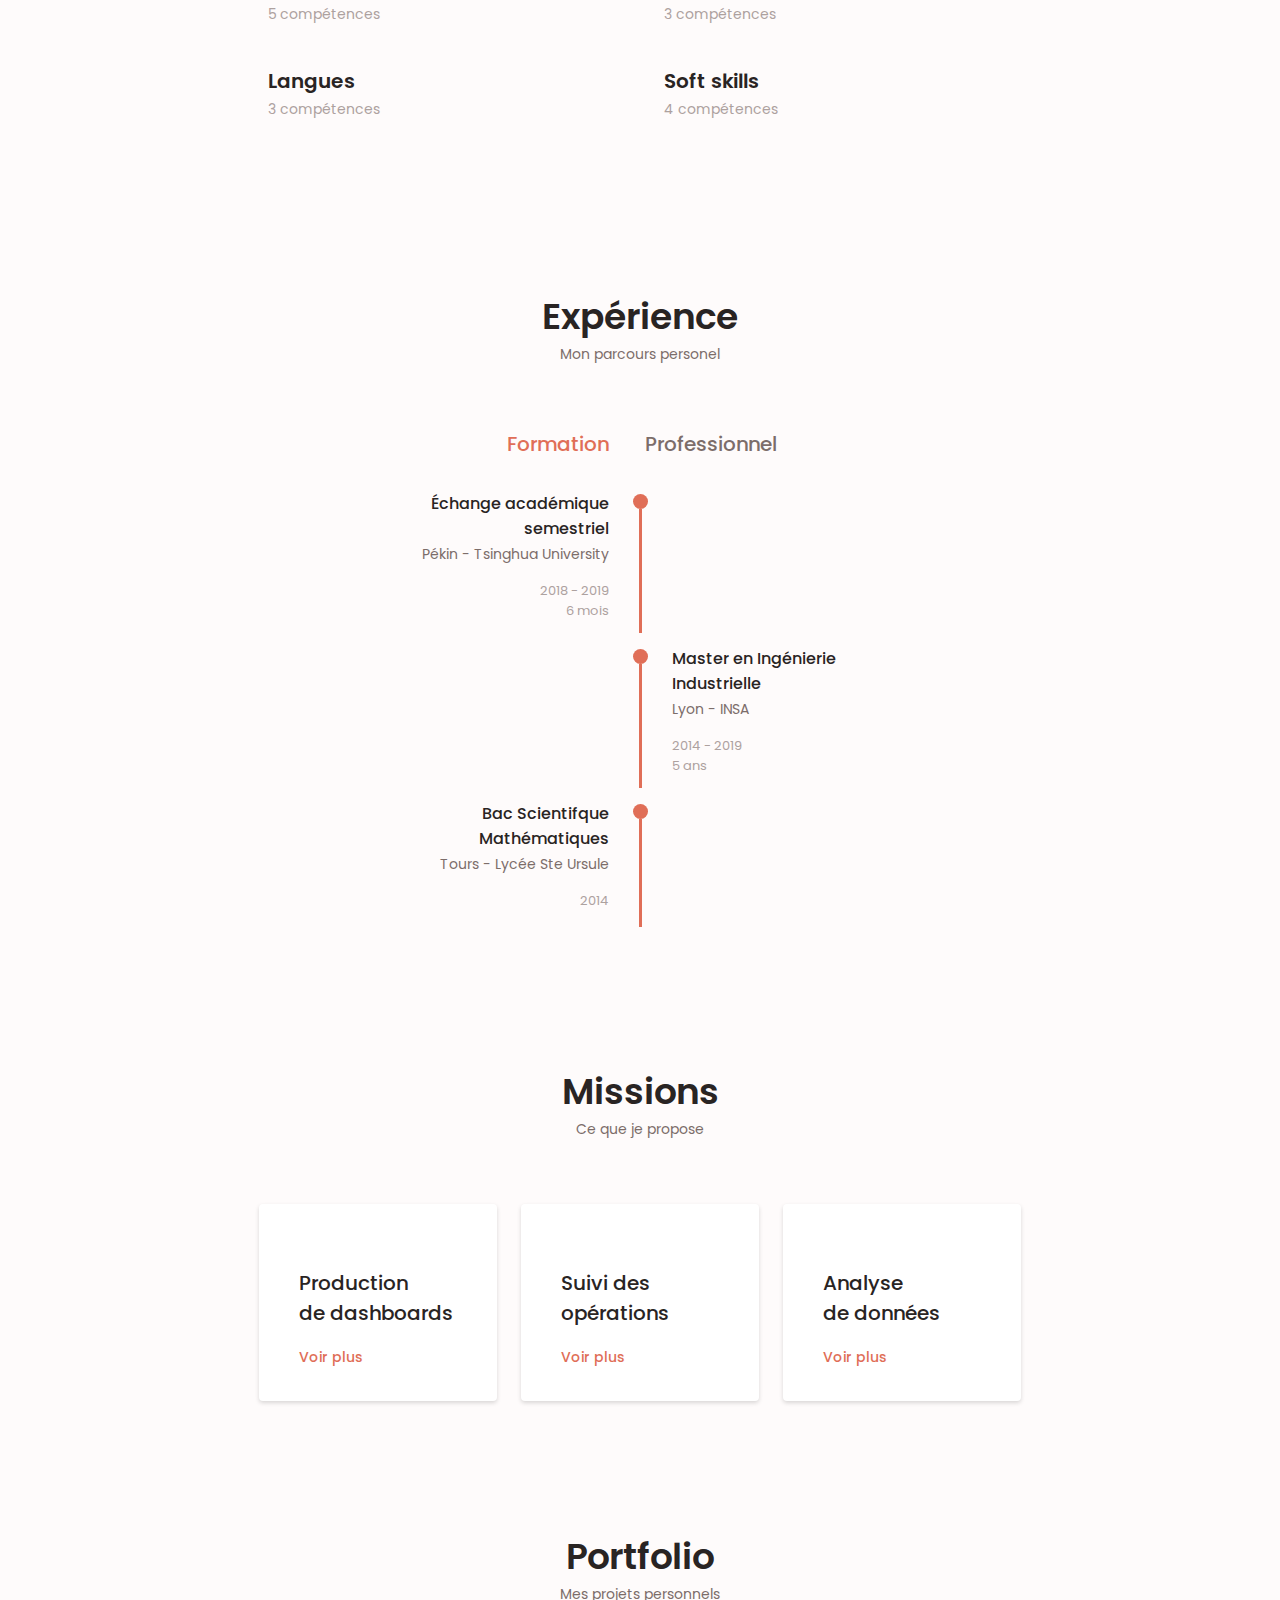
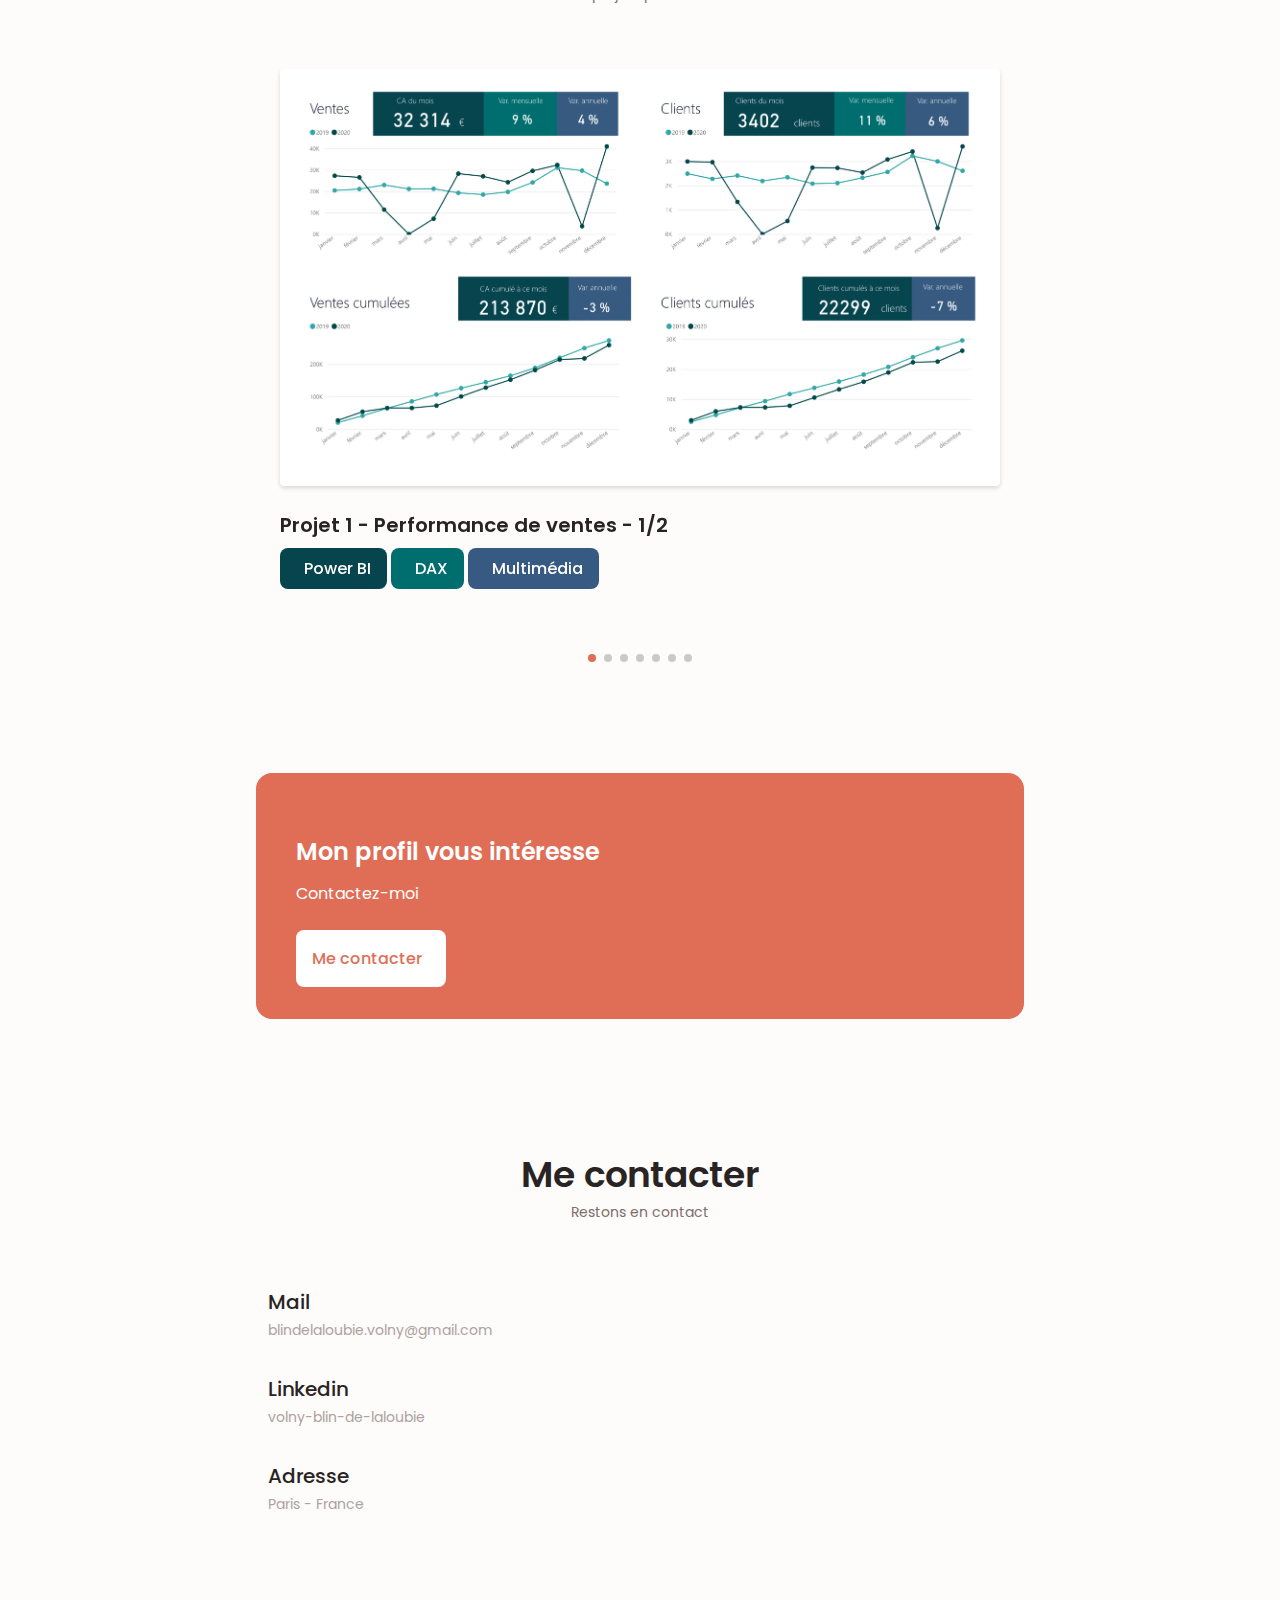
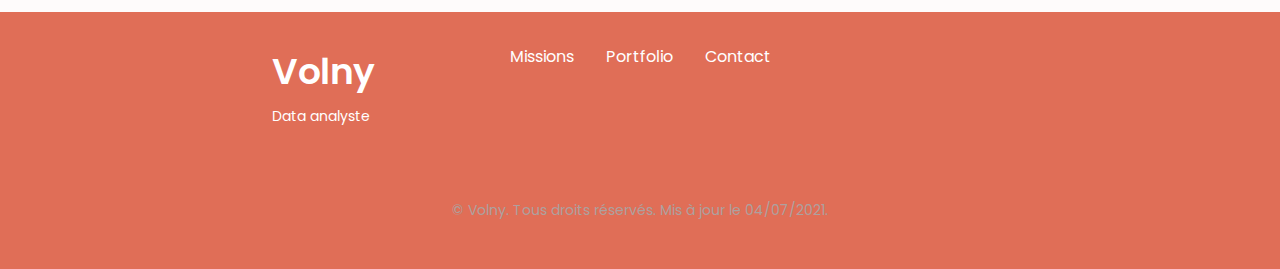
==== commit 20e45b57: "Add files via upload" ====
--- a/index.html
+++ b/index.html
@@ -546,7 +546,7 @@
                          <ul class="services__modal-services grid">
                            <li class="services__modal-service">
                              <i class="uil uil-award services__modal-icon"></i>
-                             <p>GPA : 3.5/4</p>
+                             <p class="qualification__award">GPA : 3.5/4</p>
                            </li>
                            <li class="services__modal-service">
                              <i class="uil uil-check-circle services__modal-icon"></i>
@@ -608,7 +608,7 @@
                          <ul class="services__modal-services grid">
                            <li class="services__modal-service">
                              <i class="uil uil-award services__modal-icon"></i>
-                             <p>Diplôme avec félicitations du jury</p>
+                             <p class="qualification__award">Diplôme avec félicitations du jury</p>
                            </li>
                            <li class="services__modal-service">
                              <i class="uil uil-check-circle services__modal-icon"></i>
@@ -664,7 +664,7 @@
                          <ul class="services__modal-services grid">
                            <li class="services__modal-service">
                              <i class="uil uil-award services__modal-icon"></i>
-                             <p>Diplôme avec Mention Très Bien</p>
+                             <p class="qualification__award">Diplôme avec Mention Très Bien</p>
                            </li>
                            <li class="services__modal-service">
                              <i class="uil uil-check-circle services__modal-icon"></i>
@@ -1079,6 +1079,22 @@
                     </div>
                   </div>
 
+                  <!--==================== PORTFOLIO 7 ====================-->
+                  <div class="portfolio__content grid swiper-slide">
+                    <img src="assets/img/portfolio7.png" alt="" class="portfolio__img port-light">
+                    <img src="assets/img/portfolio7-dark.png" alt="" class="portfolio__img port-dark">
+
+                    <div class="portfolio__data">
+                      <h3 class="portfolio__title">Projet 5 - Suivi de rentabilité</h3>
+                      <a class="button button--flex button--portfolio" style="background-color:#479896">
+                        <i class="uil uil-chart tag__icon"></i>Tableau
+                      </a>
+                      <a class="button button--flex button--portfolio" style="background-color:#85BCB5">
+                        <i class="uil uil-crosshair tag__icon"></i>Logistique
+                      </a>
+                    </div>
+                  </div>
+
                 </div>
 
                 <!--Add arrows-->
@@ -1186,7 +1202,7 @@
               </div>
             </div>
 
-            <p class="footer__copy">&#169; Volny. Tous droits réservés. Mis à jour le 30/06/2021.</p>
+            <p class="footer__copy">&#169; Volny. Tous droits réservés. Mis à jour le 04/07/2021.</p>
 
           </div>
 
--- a/assets/css/styles.css
+++ b/assets/css/styles.css
@@ -412,6 +412,11 @@
   transition: .3s;
 }
 
+.tag__icon{
+  font-size: 1.25rem;
+  margin-right: var(--mb-0-5);
+}
+
 .button--flex{
   display: inline-flex;
   align-items: center;
@@ -428,6 +433,11 @@
 
 .button--small{
   padding: .75rem 1rem;
+}
+
+.button--portfolio{
+  padding: .5rem 1rem;
+  margin-bottom: 0.5rem;
 }
 
 .button--link{
@@ -854,15 +864,13 @@
 }
 
 .portfolio__img{
-  width: 300px;
+  width: 100%;
   border-radius: .5rem;
   justify-self: center;
   background-color: white;
   box-shadow: 0 2px 4px rgba(0, 0, 0, .15);
 }
 
-
-
 .portfolio__title{
   font-size: var(--h3-font-size);
   margin-bottom: var(--mb-0-5);
@@ -870,10 +878,6 @@
 
 .portfolio__description{
   margin-bottom: var(--mb-0-75);
-}
-
-.portfolio__button:hover .button__icon{
-  transform: translateX(.25rem);
 }
 
 .swiper-button-prev::after,
@@ -1160,9 +1164,6 @@
   .about__digit{
     flex: 0 0 25%;
   }
-  .portfolio__img{
-    width: 500px;
-  }
 }
 
 @media screen and (min-width:768px) {
@@ -1270,9 +1271,6 @@
     width: 450px;
   }
 
-  .portfolio__img{
-    width: 600px;
-  }
   .portfolio__content{
     align-items: center;
   }
@@ -1347,9 +1345,15 @@
     bottom: -4.5rem;
   }
   .portfolio__img{
-    width: 800px;
     padding: 1rem;
     border-radius: .25rem;
     box-shadow: 0 2px 4px rgba(0, 0, 0, .15);
   }
-}
+
+}
+/* For very large devices */
+@media screen and (min-width: 1400px){
+  .portfolio__container{
+    max-width: 900px;
+  }
+}
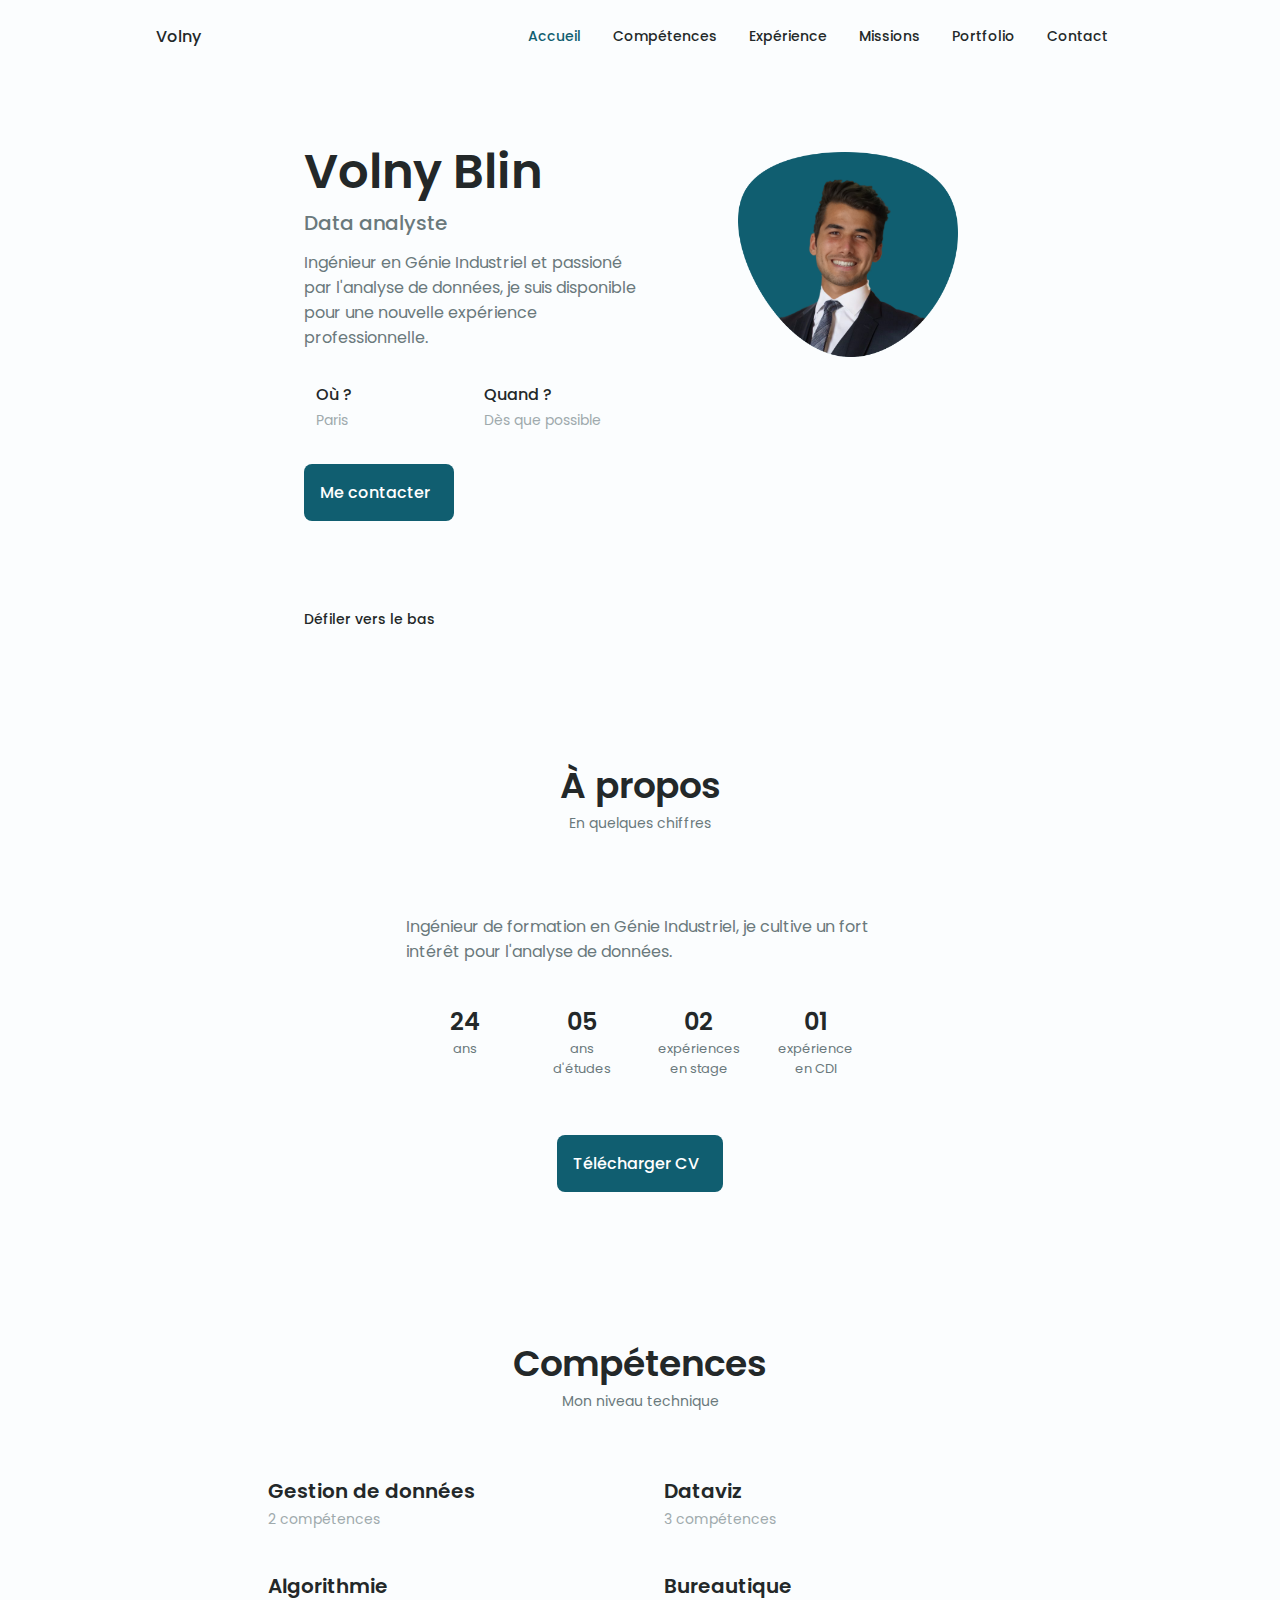
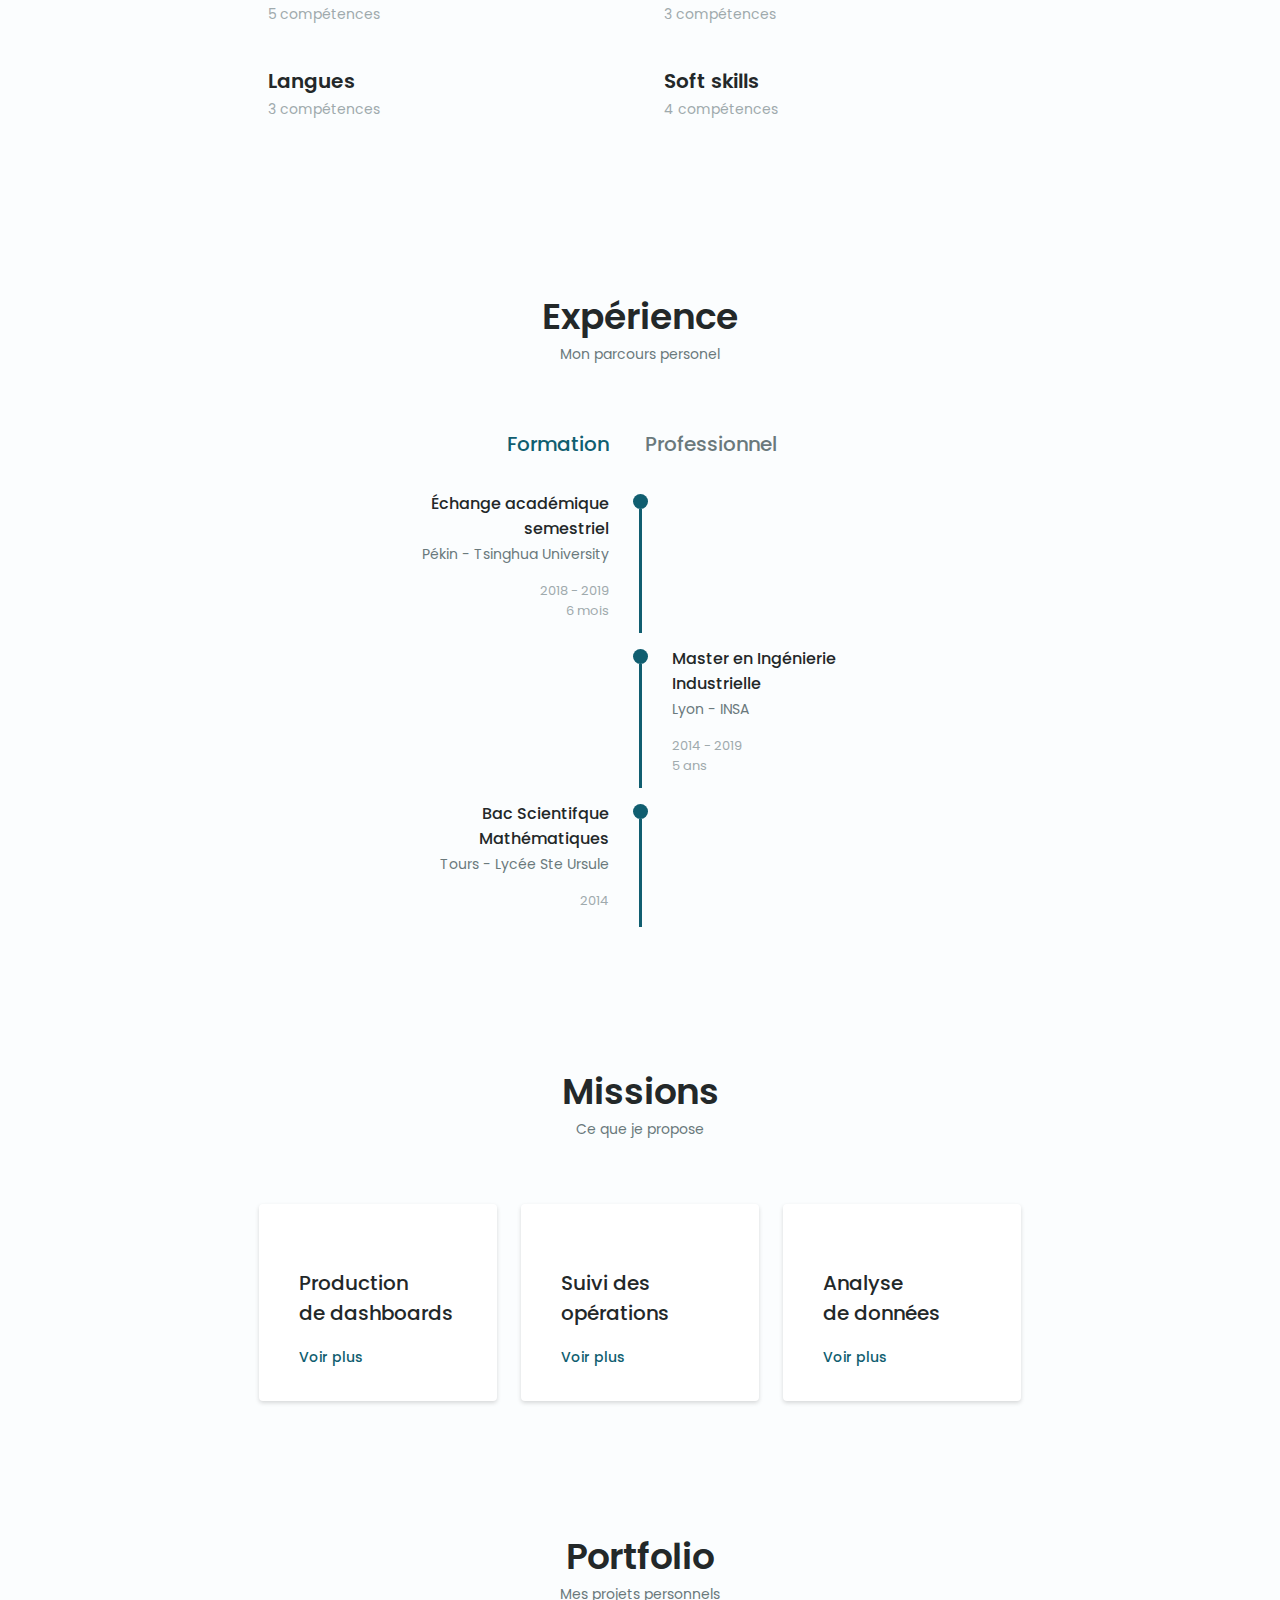
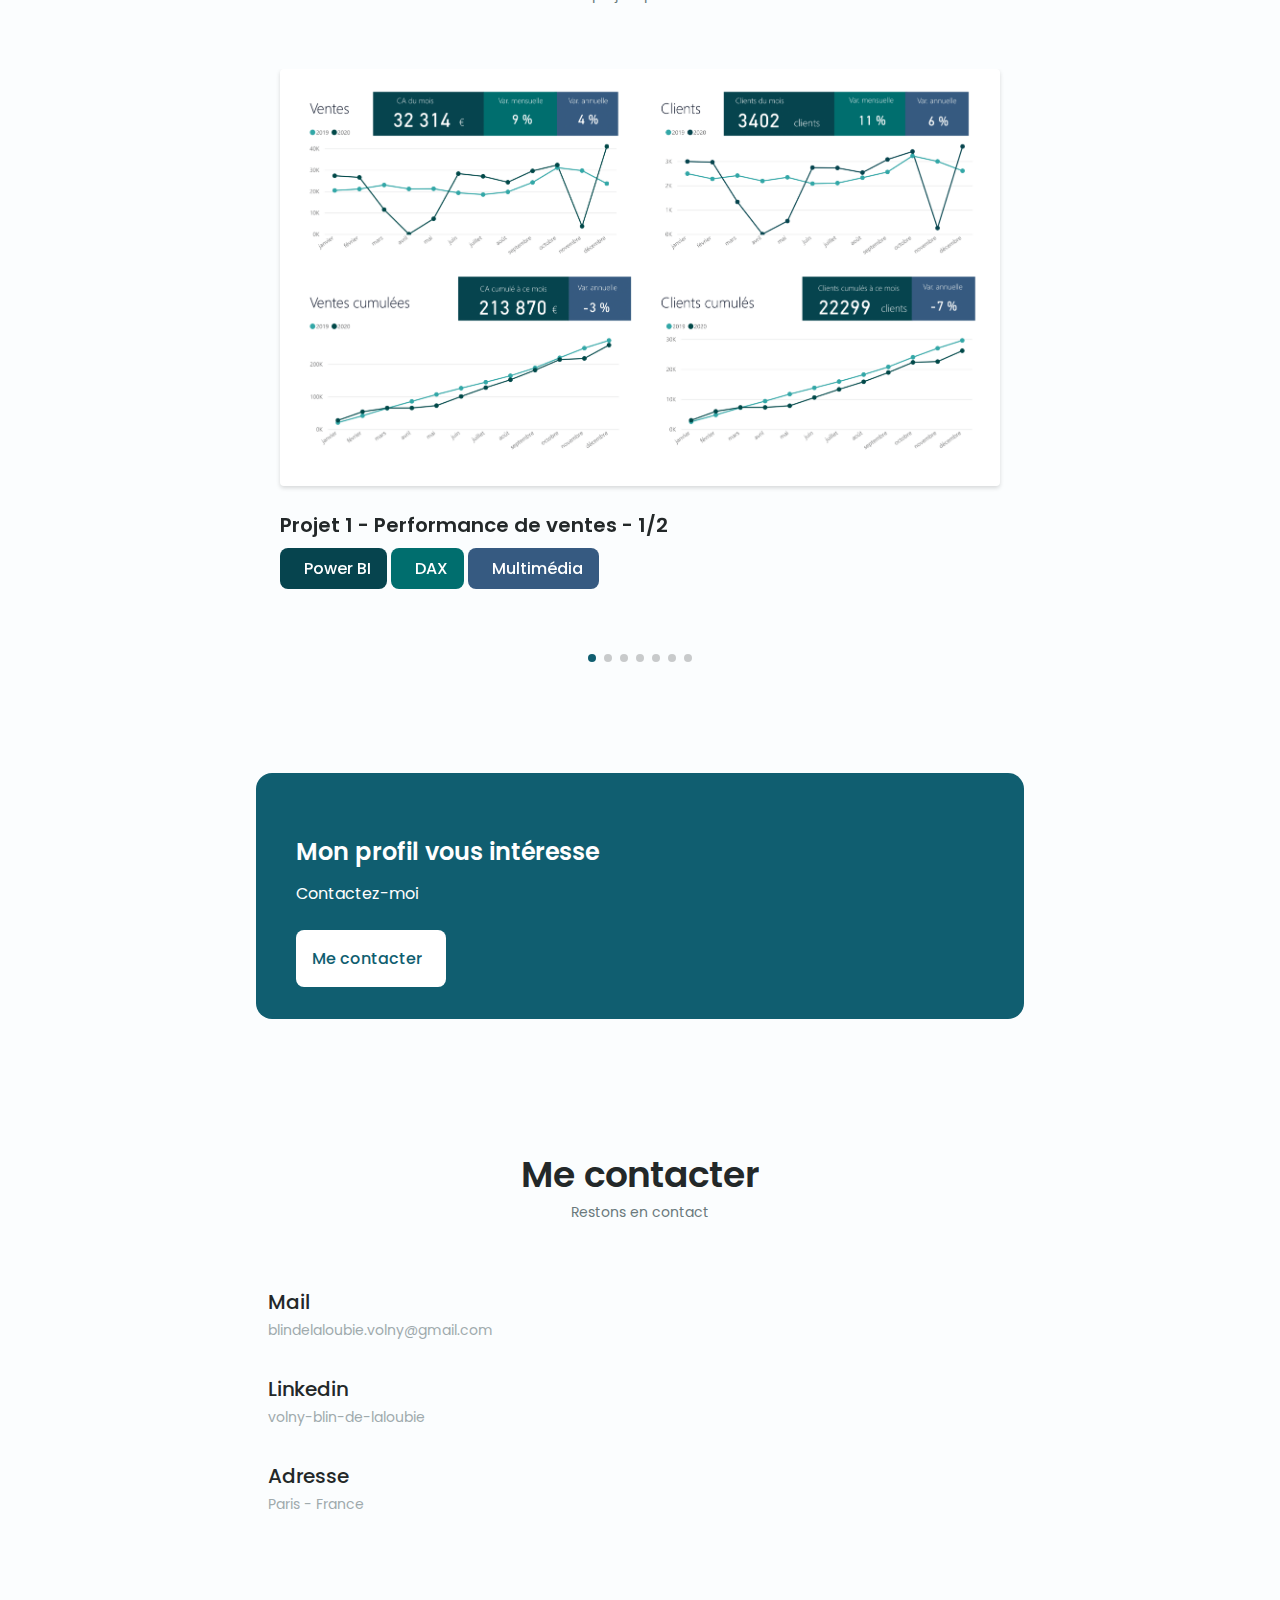
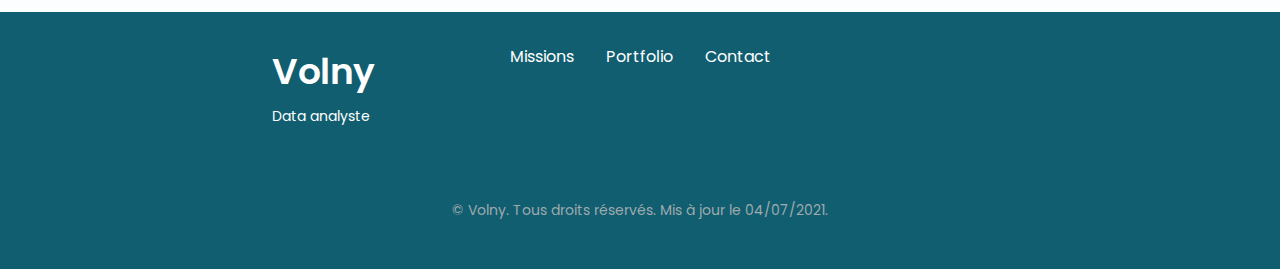
==== commit 85b9673e: "Add files via upload" ====
--- a/index.html
+++ b/index.html
@@ -20,9 +20,9 @@
         <title>Portfolio Volny Blin de Laloubie</title>
         <meta name="description" content="Découvrez le CV et le Portfolio de Volny Blin de Laloubie."/>
         <link rel="canonical" href="https://volnyblin.github.io/portfolio/" />
-        <link rel="shortcut icon" href="assets/img/logo.png" />
-        <link rel="icon" href="assets/img/logo.png" />
-        <link rel="apple-touch-icon" href="assets/img/logo.png" />
+        <link rel="shortcut icon" href="assets/img/logo-blue.png" />
+        <link rel="icon" href="assets/img/logo-blue.png" />
+        <link rel="apple-touch-icon" href="assets/img/logo-white.png" />
 
         <!-- Global site tag (gtag.js) - Google Analytics -->
         <script async src="https://www.googletagmanager.com/gtag/js?id=G-35003P7GJH"></script>
--- a/assets/css/styles.css
+++ b/assets/css/styles.css
@@ -7,13 +7,13 @@
 
     /*========== Colors ==========*/
     /* Change favorite color */
-    --hue-color: 10; /*Purple 250 - Green 142 - Blue 230 - Pink 340*/
+    --hue-color: 191; /*Purple 250 - Green 142 - Blue 230 - Pink 340*/
 
     /* HSL color mode */
-    --first-color: hsl(var(--hue-color), 69%, 61%);
-    --first-color-second: hsl(var(--hue-color), 69%, 61%);
-    --first-color-alt: hsl(var(--hue-color), 57%, 53%);
-    --first-color-lighter: hsl(var(--hue-color), 92%, 85%);
+    --first-color: hsl(var(--hue-color), 75%, 25%);
+    --first-color-second: hsl(var(--hue-color), 75%, 25%);
+    --first-color-alt: hsl(var(--hue-color), 50%, 66%);
+    --first-color-lighter: hsl(var(--hue-color), 33%, 85%);
     --title-color: hsl(var(--hue-color), 8%, 15%);
     --text-color: hsl(var(--hue-color), 8%, 45%);
     --text-color-light: hsl(var(--hue-color), 8%, 65%);
@@ -77,9 +77,20 @@
   --text-color: hsl(var(--hue-color), 8%, 75%);
   --input-color: hsl(var(--hue-color), 29%, 16%);
   --body-color: hsl(var(--hue-color), 28%, 12%);
-  --container-color: hsl(var(--hue-color), 29%, 16%);
+  --container-color: hsl(194, 32%, 15%);
   --scroll-bar-color: hsl(var(--hue-color), 12%, 48%);
   --scroll-thumb-color: hsl(var(--hue-color), 12%, 36%);
+
+  --portfolio-color_0: #1D3036; /*== 7 ==*/
+  --portfolio-color_1: #1C2E34; /*== 1 ==*/
+  --portfolio-color_2: #1C2E34; /*== 2 ==*/
+  --portfolio-color_3: #1C2E34; /*== 3 ==*/
+  --portfolio-color_4: #1C2E34; /*== 4 ==*/
+  --portfolio-color_5: #1D3036; /*== 5 ==*/
+  --portfolio-color_6: #1D3036; /*== 6 ==*/
+  --portfolio-color_7: #1D3036; /*== 7 ==*/
+  --portfolio-color_8: #1C2E34; /*== 1 ==*/
+
 }
 
 /*========== Button Dark/Light ==========*/
@@ -686,6 +697,10 @@
   color: var(--first-color);
 }
 
+.qualification__award{
+  font-weight: bold;
+  color: var(--first-color);
+}
 
       /*==================== QUAL - MODAL ====================*/
       /* The Modal (background) */
@@ -865,9 +880,9 @@
 
 .portfolio__img{
   width: 100%;
+  padding: 0.5rem;
   border-radius: .5rem;
   justify-self: center;
-  background-color: white;
   box-shadow: 0 2px 4px rgba(0, 0, 0, .15);
 }
 
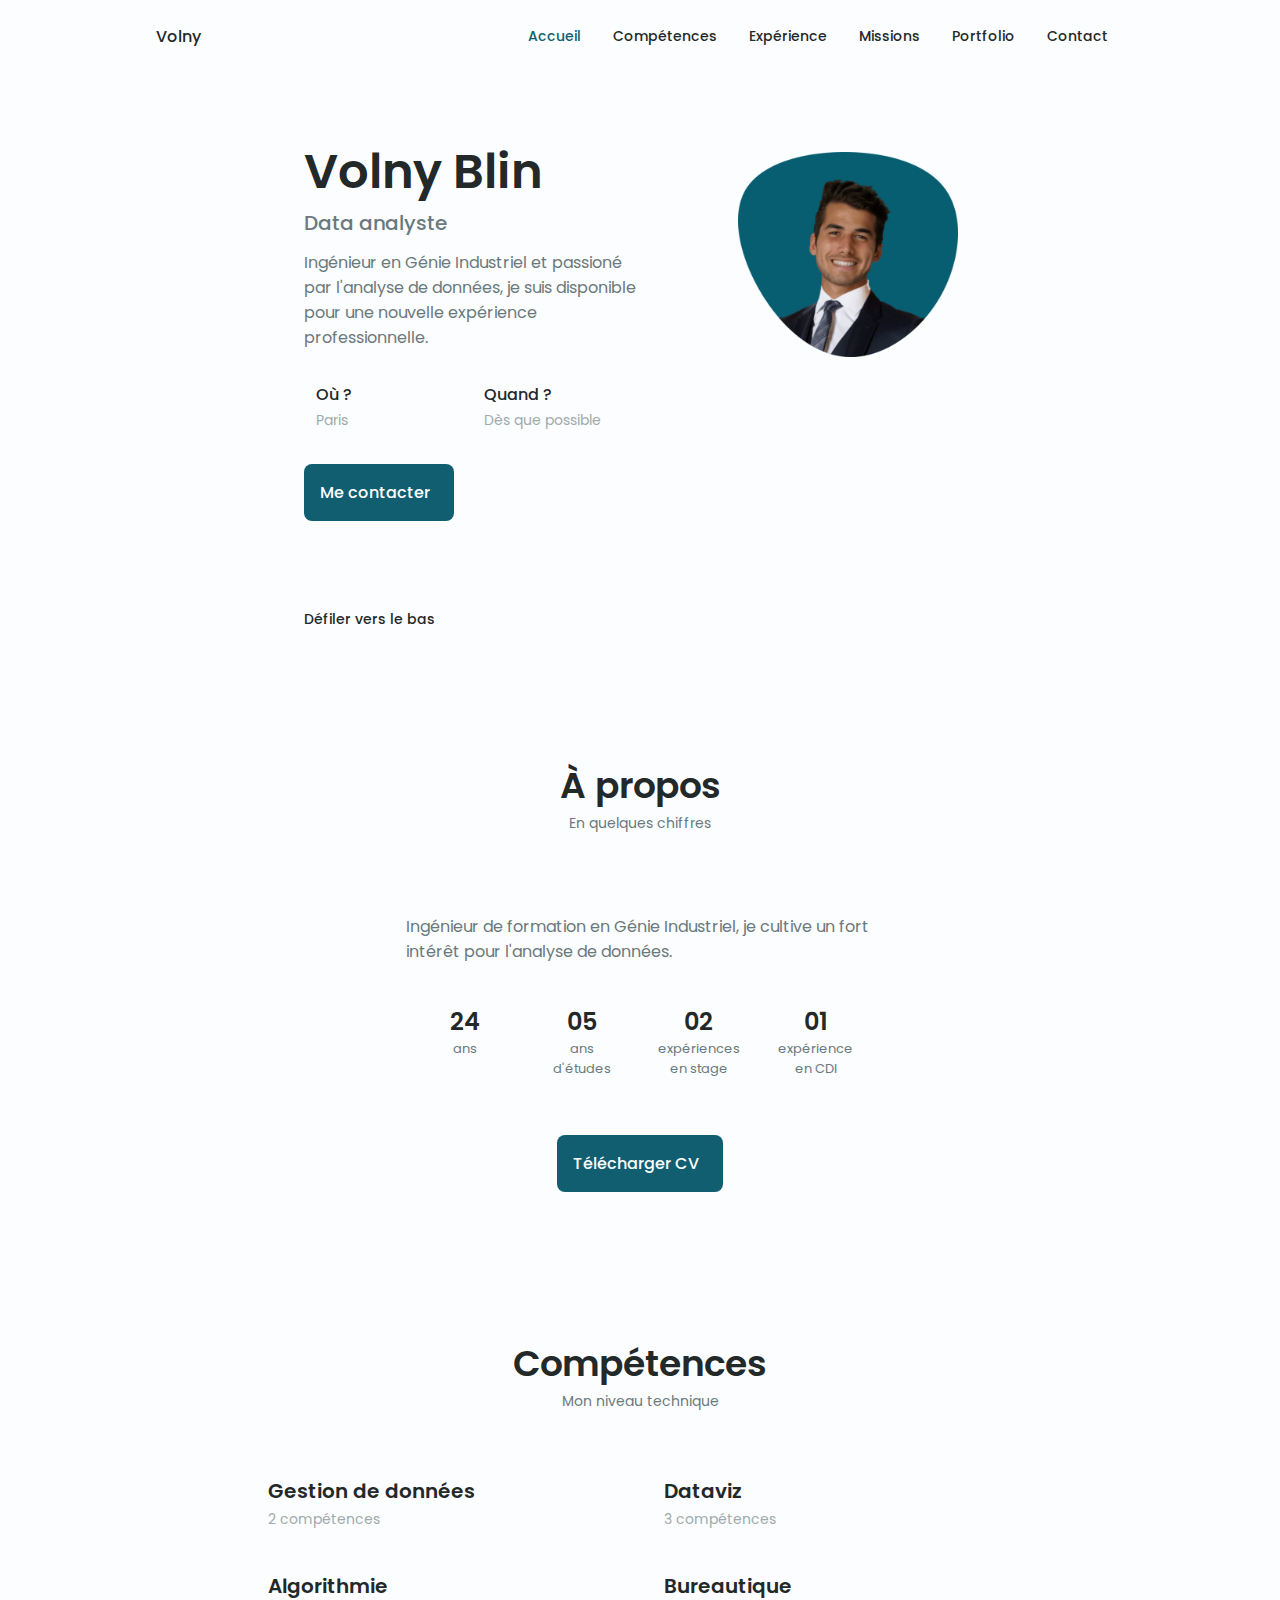
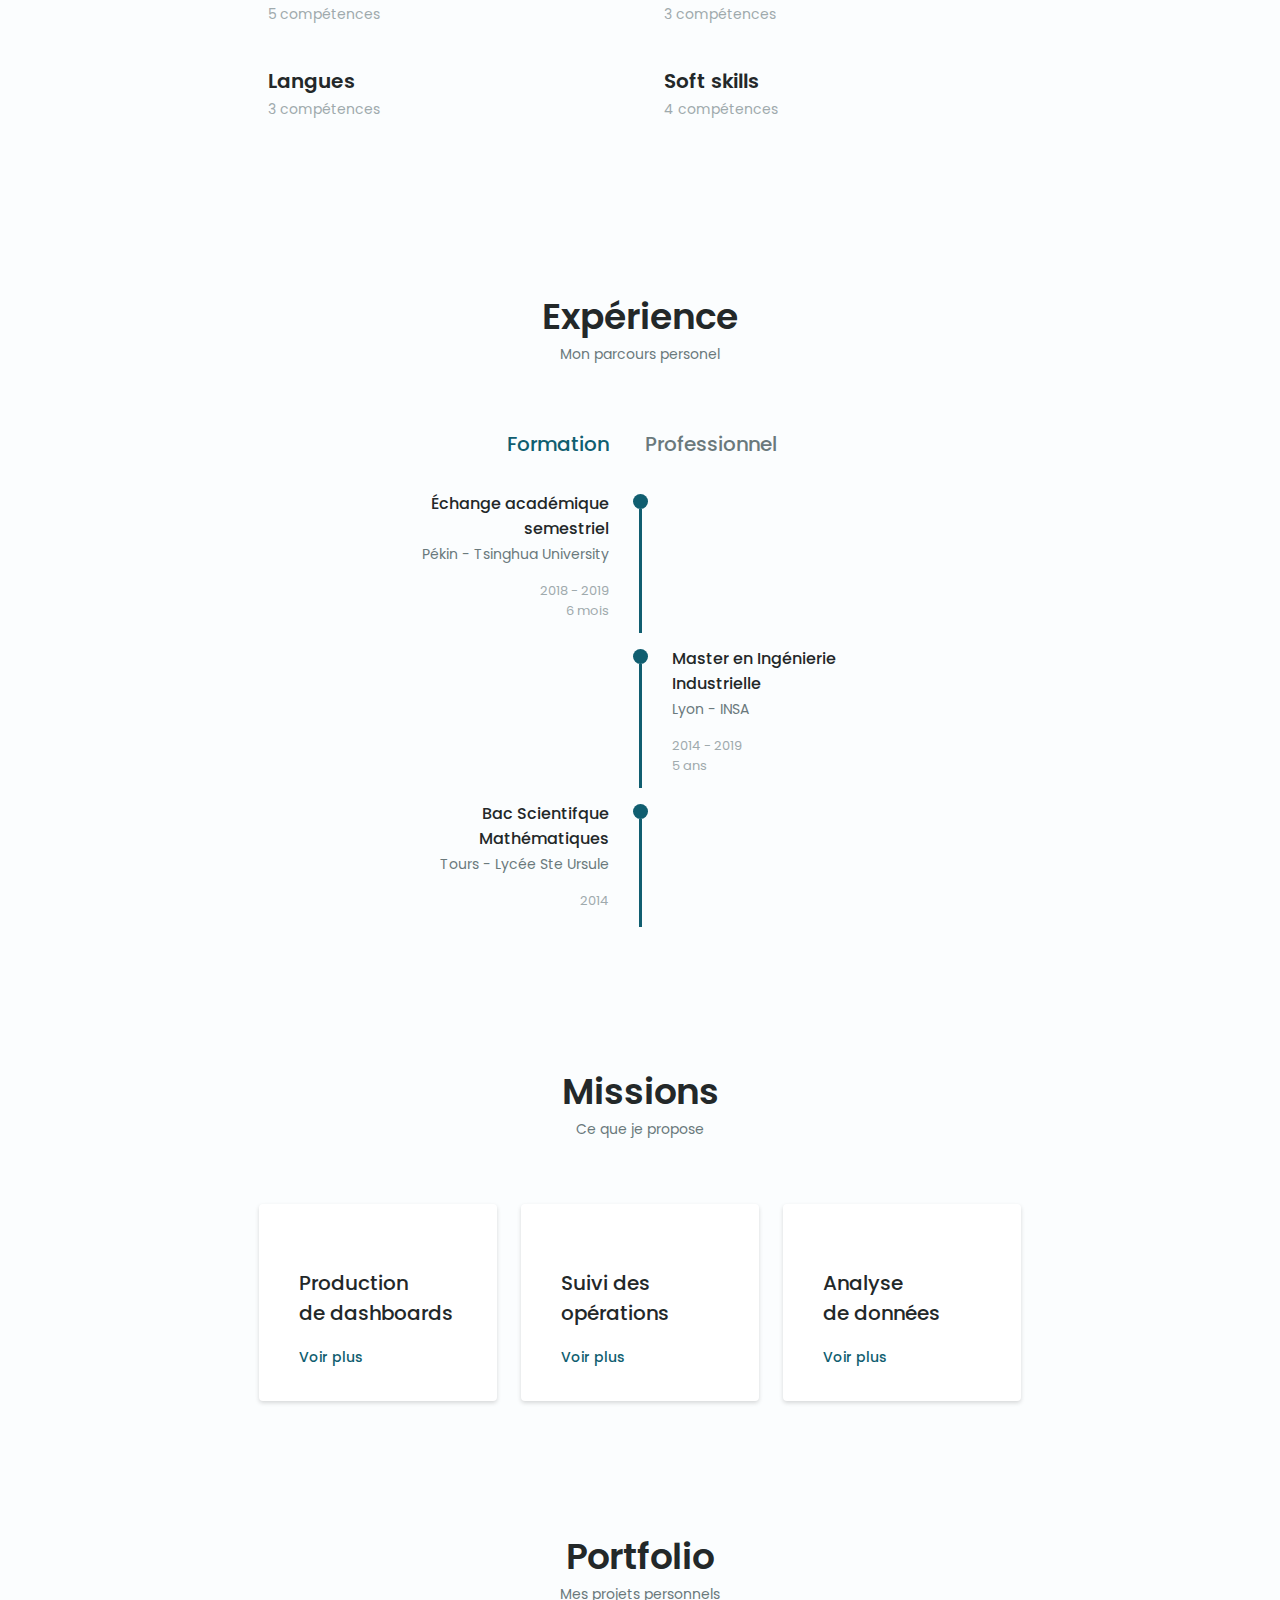
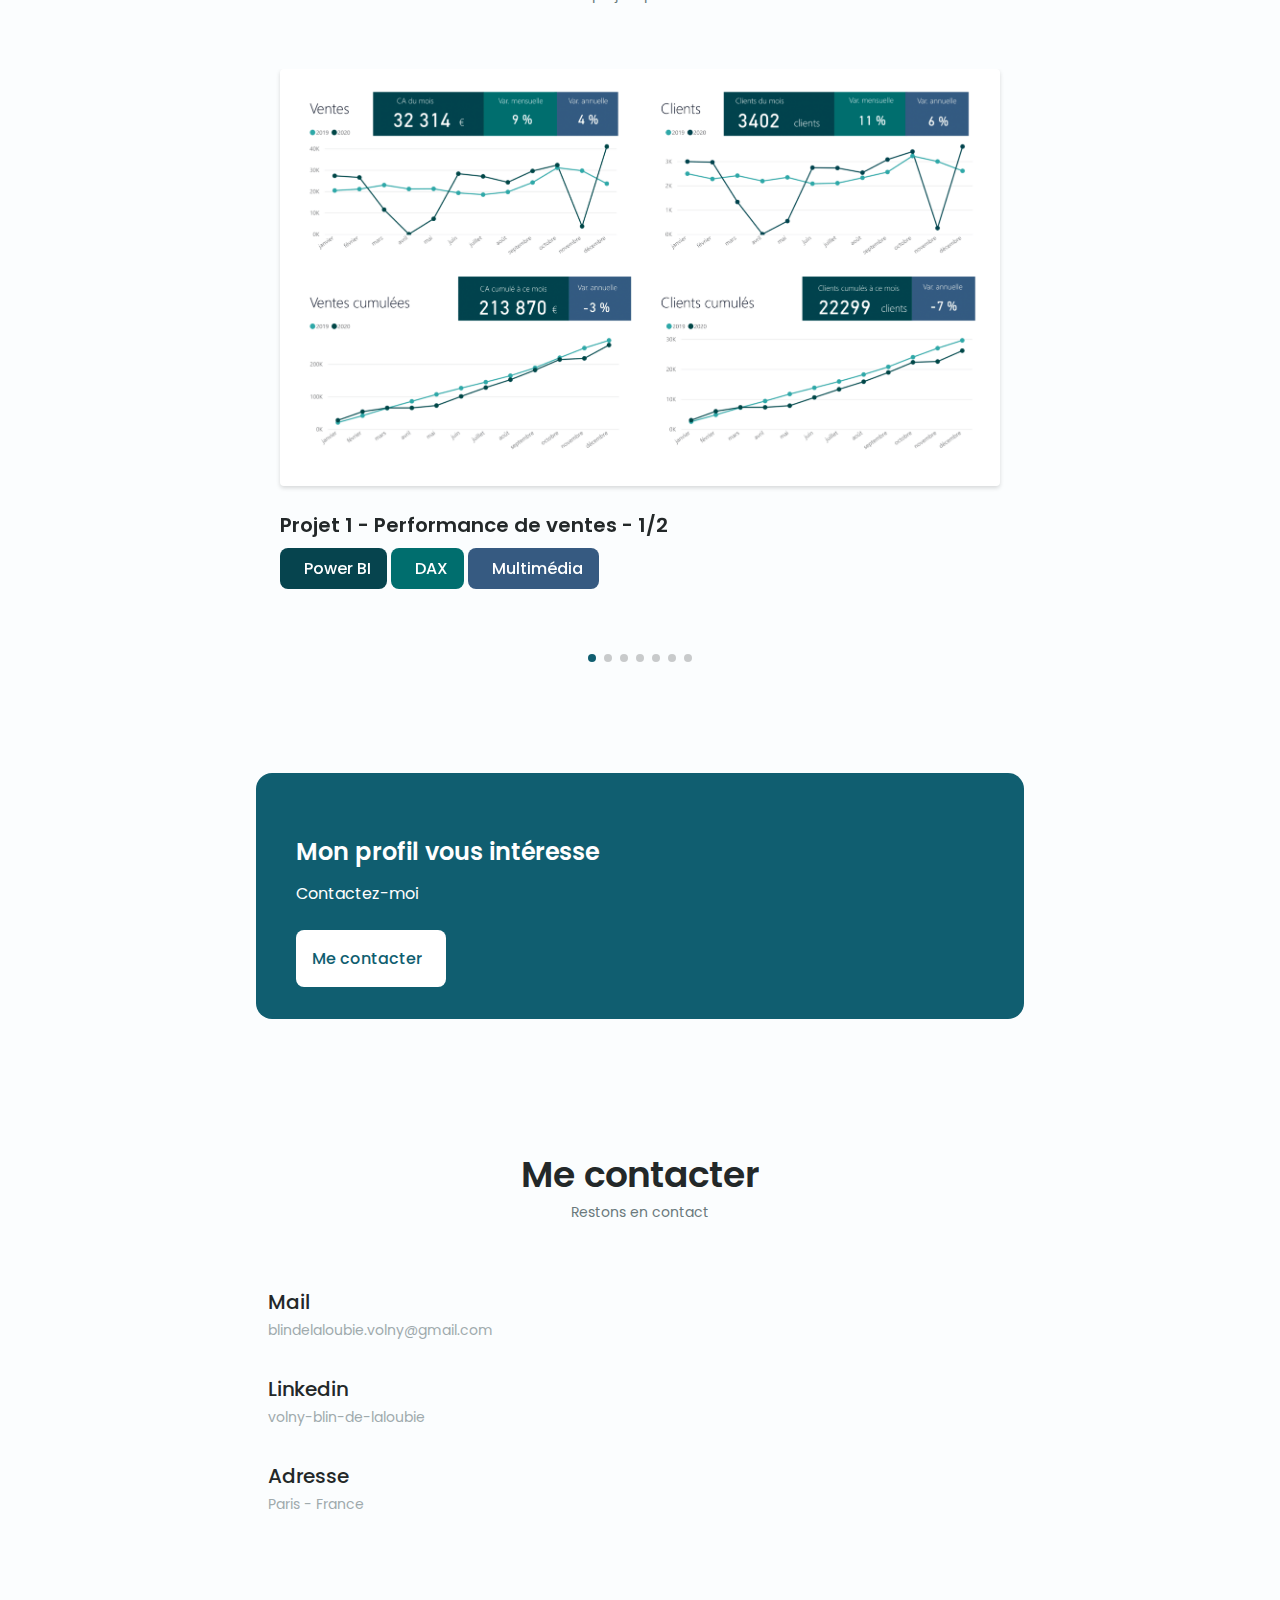
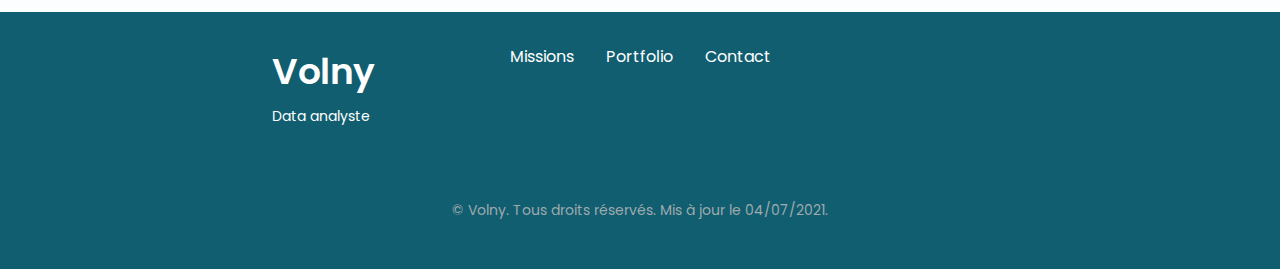
==== commit 6f014206: "Add files via upload" ====
--- a/index.html
+++ b/index.html
@@ -20,9 +20,9 @@
         <title>Portfolio Volny Blin de Laloubie</title>
         <meta name="description" content="Découvrez le CV et le Portfolio de Volny Blin de Laloubie."/>
         <link rel="canonical" href="https://volnyblin.github.io/portfolio/" />
-        <link rel="shortcut icon" href="assets/img/logo-blue.png" />
-        <link rel="icon" href="assets/img/logo-blue.png" />
-        <link rel="apple-touch-icon" href="assets/img/logo-white.png" />
+        <!-- <link rel="shortcut icon" href="assets/img/logo-blue_v2.png" /> -->
+        <!-- <link rel="icon" href="assets/img/logo-blue_v2.png" /> -->
+        <!-- <link rel="apple-touch-icon" href="assets/img/logo-white_v2.png" /> -->
 
         <!-- Global site tag (gtag.js) - Google Analytics -->
         <script async src="https://www.googletagmanager.com/gtag/js?id=G-35003P7GJH"></script>
--- a/assets/css/styles.css
+++ b/assets/css/styles.css
@@ -81,16 +81,15 @@
   --scroll-bar-color: hsl(var(--hue-color), 12%, 48%);
   --scroll-thumb-color: hsl(var(--hue-color), 12%, 36%);
 
-  --portfolio-color_0: #1D3036; /*== 7 ==*/
-  --portfolio-color_1: #1C2E34; /*== 1 ==*/
-  --portfolio-color_2: #1C2E34; /*== 2 ==*/
-  --portfolio-color_3: #1C2E34; /*== 3 ==*/
-  --portfolio-color_4: #1C2E34; /*== 4 ==*/
-  --portfolio-color_5: #1D3036; /*== 5 ==*/
-  --portfolio-color_6: #1D3036; /*== 6 ==*/
-  --portfolio-color_7: #1D3036; /*== 7 ==*/
-  --portfolio-color_8: #1C2E34; /*== 1 ==*/
-
+  --portfolio-color_0: #172C33; /*== 7 ==*/
+  --portfolio-color_1: #152A31; /*== 1 ==*/
+  --portfolio-color_2: #152A31; /*== 2 ==*/
+  --portfolio-color_3: #152A31; /*== 3 ==*/
+  --portfolio-color_4: #152A31; /*== 4 ==*/
+  --portfolio-color_5: #172C33; /*== 5 ==*/
+  --portfolio-color_6: #172C33; /*== 6 ==*/
+  --portfolio-color_7: #172C33; /*== 7 ==*/
+  --portfolio-color_8: #152A31; /*== 1 ==*/
 }
 
 /*========== Button Dark/Light ==========*/
